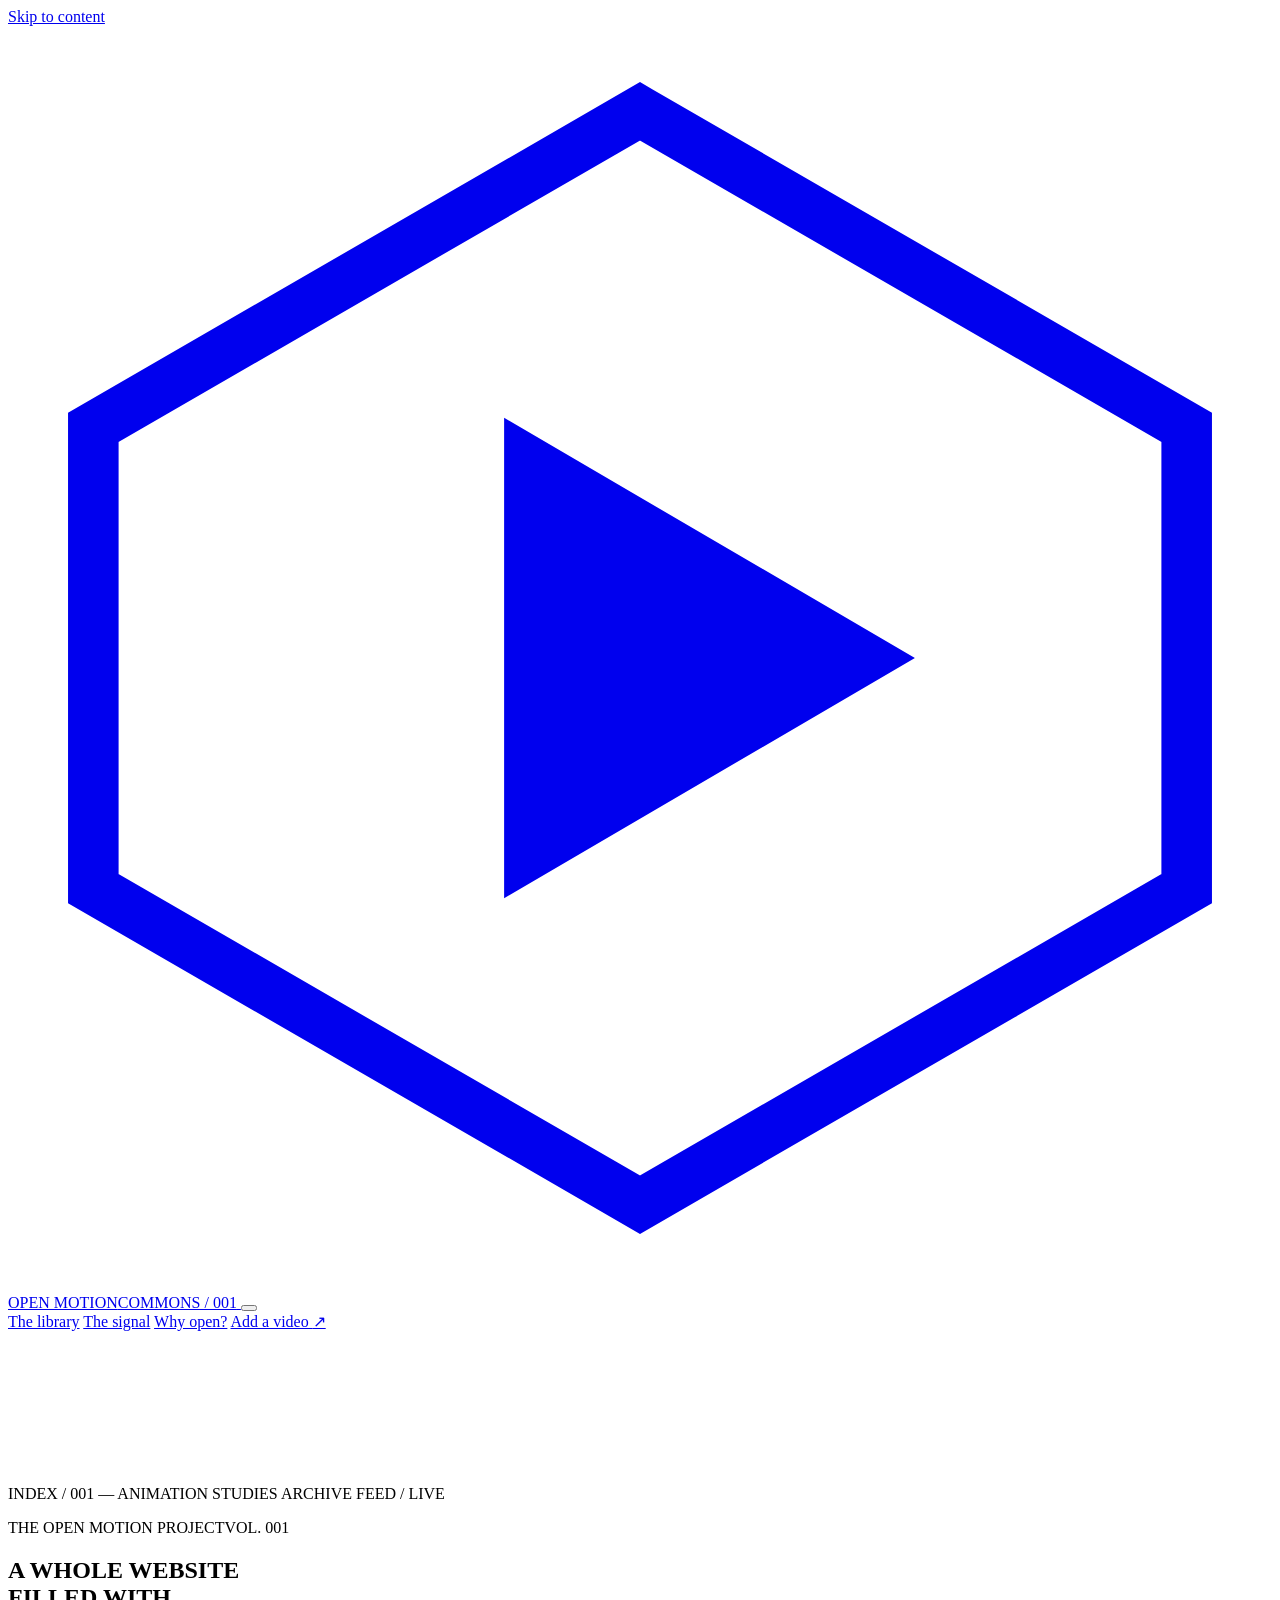
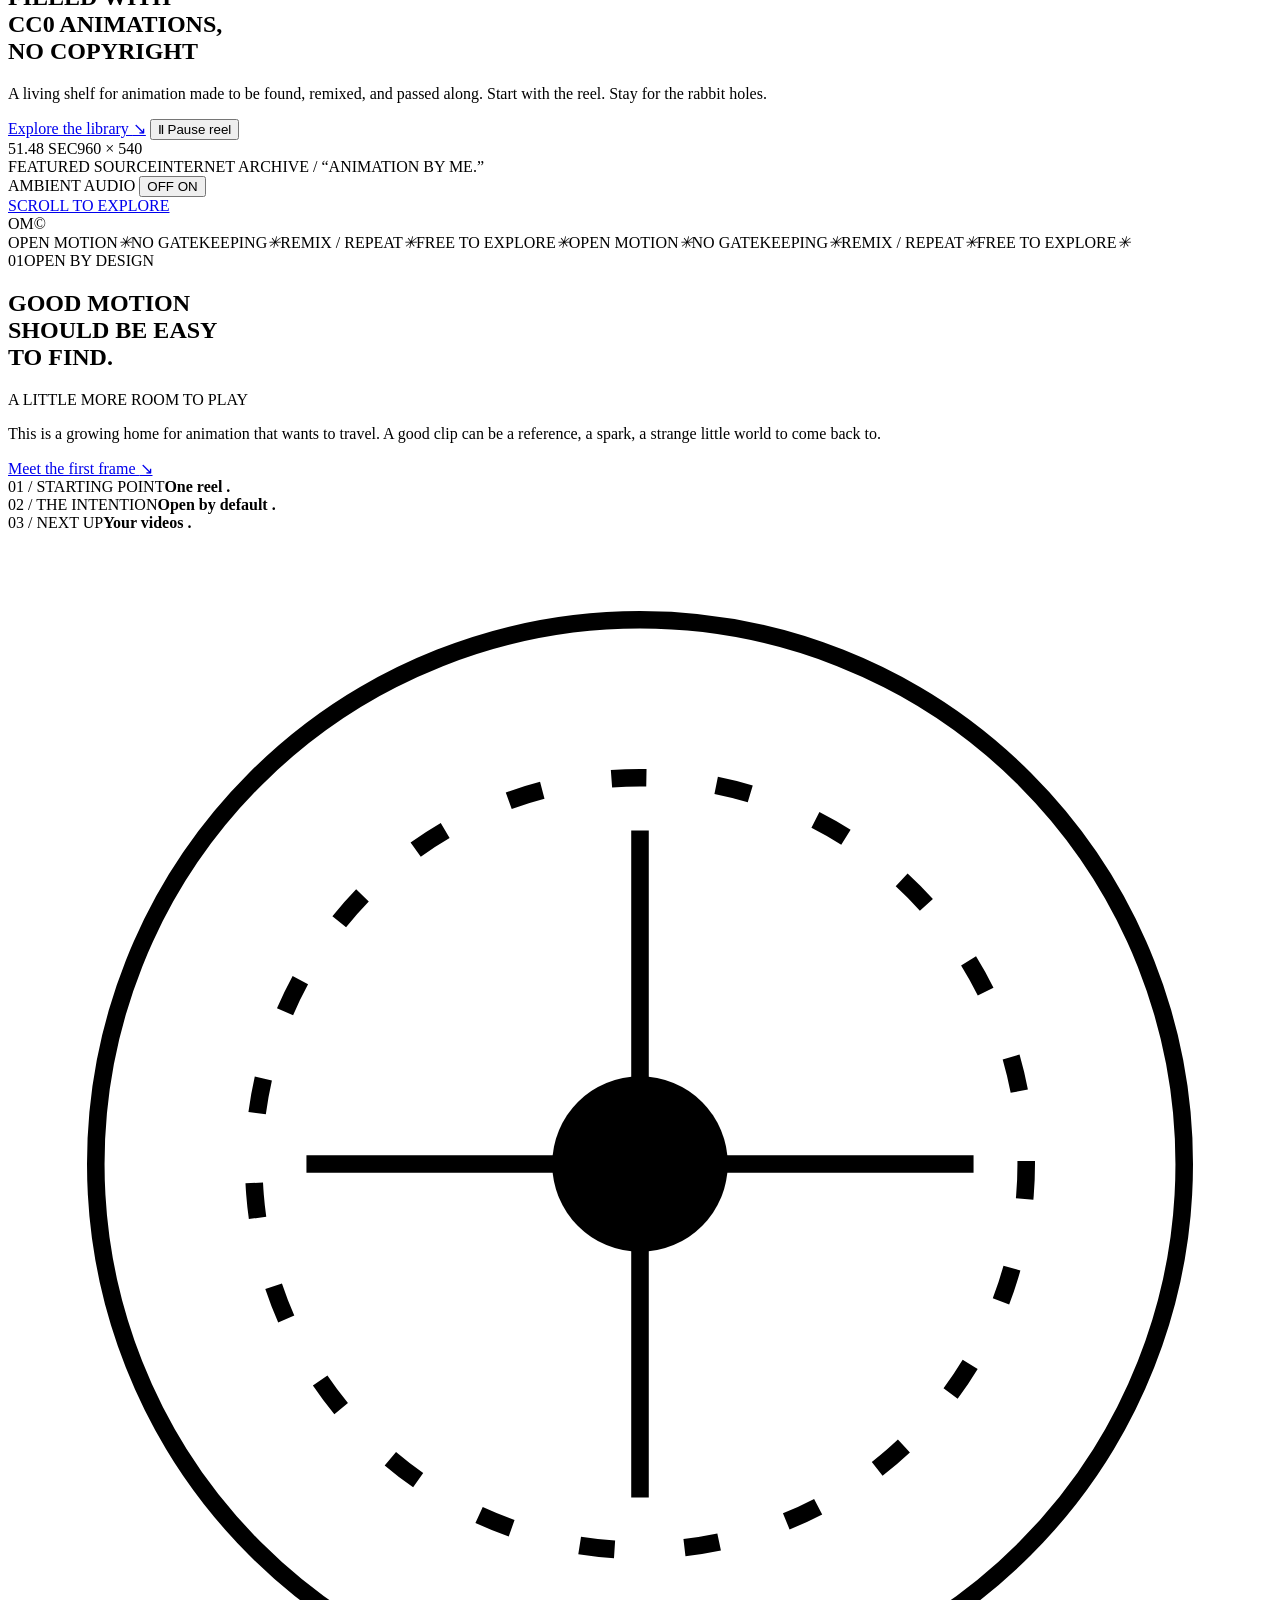
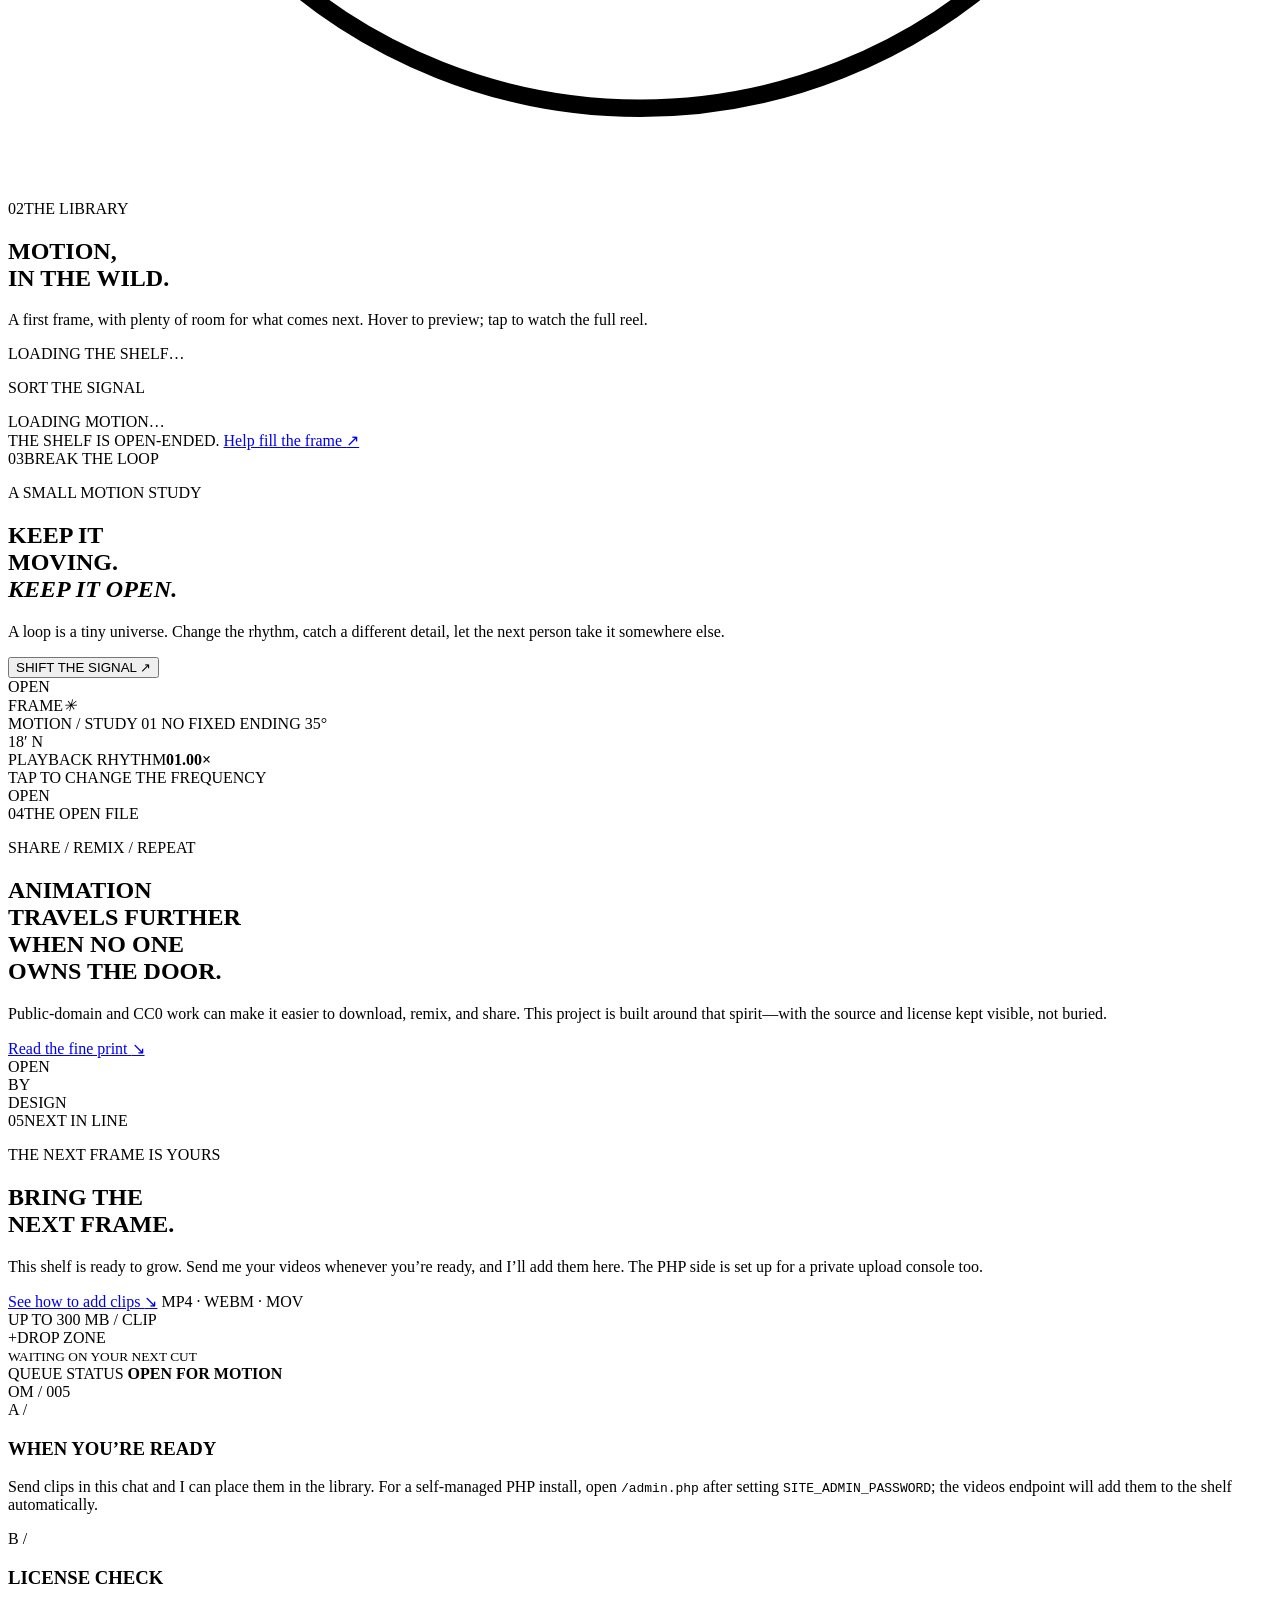
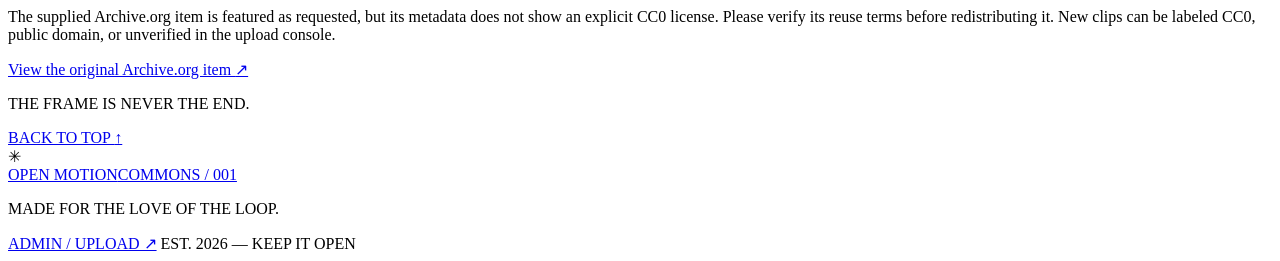
==== index.html @ e376f5d0 "Add files via upload" ====
<!doctype html>
<html lang="en" class="no-js">
<head>
  <meta charset="utf-8">
  <meta name="viewport" content="width=device-width, initial-scale=1">
  <meta name="theme-color" content="#090b0a">
  <meta name="description" content="An open, growing home for animation. Explore the featured Archive.org reel and make room for the next frame.">
  <title>A WHOLE WEBSITE FILLED WITH CC0 ANIMATIONS, NO COPYRIGHT — Open Motion</title>
  <link rel="preload" href="assets/site.css" as="style">
  <link rel="stylesheet" href="assets/site.css">
</head>
<body>
  <a class="skip-link" href="#main">Skip to content</a>
  <div class="cursor-glow" id="cursorGlow" aria-hidden="true"></div>

  <header class="site-header" id="top">
    <a class="brand" href="#top" aria-label="Open Motion home">
      <span class="brand-mark" aria-hidden="true">
        <svg viewBox="0 0 40 40" fill="none"><path d="M20 2.7 37.3 12.7v14.6L20 37.3 2.7 27.3V12.7L20 2.7Z" stroke="currentColor" stroke-width="1.6"/><path d="m15.7 12.4 13 7.6-13 7.6V12.4Z" fill="currentColor"/></svg>
      </span>
      <span class="brand-type">OPEN MOTION<span>COMMONS / 001</span></span>
    </a>

    <button class="menu-toggle" id="menuToggle" aria-label="Open navigation" aria-expanded="false" aria-controls="mainNav">
      <span></span><span></span>
    </button>

    <nav class="main-nav" id="mainNav" aria-label="Main navigation">
      <a href="#library">The library</a>
      <a href="#signal">The signal</a>
      <a href="#license">Why open?</a>
      <a class="nav-cta" href="#contribute">Add a video <span aria-hidden="true">↗</span></a>
    </nav>
  </header>

  <main id="main">
    <section class="hero" id="home" aria-labelledby="heroTitle">
      <div class="hero-video-frame" aria-hidden="true">
        <video class="hero-video" id="heroVideo" autoplay muted loop playsinline preload="auto" poster="assets/archive-still.jpg" tabindex="-1">
          <source src="https://archive.org/download/lv_0_20260905132546/lv_0_20260905132546.mp4" type="video/mp4">
        </video>
      </div>
      <div class="hero-grain" aria-hidden="true"></div>
      <div class="hero-grid" aria-hidden="true"></div>

      <div class="hero-inner">
        <div class="hero-topline">
          <span><i class="status-dot"></i> INDEX / 001 — ANIMATION STUDIES</span>
          <span class="hero-live"><i class="mini-eq" aria-hidden="true"><b></b><b></b><b></b><b></b></i><span id="heroStatus">ARCHIVE FEED / LIVE</span></span>
        </div>

        <div class="hero-copy">
          <p class="eyebrow hero-eyebrow"><span>THE OPEN MOTION PROJECT</span><span class="eyebrow-rule"></span><span>VOL. 001</span></p>
          <h1 id="heroTitle">A WHOLE WEBSITE<br>FILLED WITH<br><span class="hero-accent">CC0 ANIMATIONS,</span><br>NO COPYRIGHT</h1>
          <div class="hero-lower">
            <p class="hero-description">A living shelf for animation made to be found, remixed, and passed along. Start with the reel. Stay for the rabbit holes.</p>
            <div class="hero-actions">
              <a class="button button-lime" href="#library">Explore the library <span aria-hidden="true">↘</span></a>
              <button class="button button-ghost" id="playToggle" type="button" aria-label="Pause background video"><span class="pause-glyph" aria-hidden="true">Ⅱ</span> Pause reel</button>
            </div>
          </div>
        </div>

        <div class="hero-side-label" aria-hidden="true"><span>51.48 SEC</span><span class="side-line"></span><span>960 × 540</span></div>

        <div class="hero-bottomline">
          <div class="hero-source"><span class="label-micro">FEATURED SOURCE</span><span>INTERNET ARCHIVE <span class="source-separator">/</span> “ANIMATION BY ME.”</span></div>
          <div class="hero-audio">
            <span class="label-micro">AMBIENT AUDIO</span>
            <button class="audio-toggle" id="audioToggle" type="button" aria-pressed="false" aria-label="Unmute background video">OFF <span class="audio-toggle-track"><i></i></span> ON</button>
          </div>
          <a class="scroll-cue" href="#about"><span>SCROLL TO EXPLORE</span><i aria-hidden="true"></i></a>
        </div>
      </div>
      <div class="hero-corner-mark" aria-hidden="true">OM<span>©</span></div>
    </section>

    <div class="ticker" aria-label="Open motion, no gatekeeping, remix and repeat">
      <div class="ticker-track">
        <span>OPEN MOTION</span><i>✳</i><span>NO GATEKEEPING</span><i>✳</i><span>REMIX / REPEAT</span><i>✳</i><span>FREE TO EXPLORE</span><i>✳</i><span>OPEN MOTION</span><i>✳</i><span>NO GATEKEEPING</span><i>✳</i><span>REMIX / REPEAT</span><i>✳</i><span>FREE TO EXPLORE</span><i>✳</i>
      </div>
    </div>

    <section class="intro section-shell" id="about">
      <div class="section-index" data-reveal><span>01</span><i></i><span>OPEN BY DESIGN</span></div>
      <div class="intro-grid">
        <h2 class="display-statement" data-reveal>GOOD MOTION<br>SHOULD BE EASY<br>TO <span class="text-outline">FIND</span><span class="lime-period">.</span></h2>
        <div class="intro-aside" data-reveal>
          <p class="eyebrow">A LITTLE MORE ROOM TO PLAY</p>
          <p>This is a growing home for animation that wants to travel. A good clip can be a reference, a spark, a strange little world to come back to.</p>
          <a class="text-link" href="#library">Meet the first frame <span aria-hidden="true">↘</span></a>
        </div>
      </div>
      <div class="intro-stats" data-reveal>
        <div class="stat"><span>01 / STARTING POINT</span><strong>One reel<span> .</span></strong></div>
        <div class="stat"><span>02 / THE INTENTION</span><strong>Open by default<span> .</span></strong></div>
        <div class="stat"><span>03 / NEXT UP</span><strong>Your videos<span> .</span></strong></div>
        <div class="stat-mark" aria-hidden="true"><svg viewBox="0 0 72 72" fill="none"><circle cx="36" cy="36" r="31" stroke="currentColor"/><circle cx="36" cy="36" r="22" stroke="currentColor" stroke-dasharray="2 4"/><path d="M36 17v38M17 36h38" stroke="currentColor"/><circle cx="36" cy="36" r="5" fill="currentColor"/></svg></div>
      </div>
    </section>

    <section class="library section-shell" id="library">
      <div class="library-heading">
        <div class="library-title-wrap" data-reveal>
          <div class="section-index"><span>02</span><i></i><span>THE LIBRARY</span></div>
          <h2 class="section-title">MOTION,<br><span>IN THE WILD.</span></h2>
          <p class="section-intro">A first frame, with plenty of room for what comes next. Hover to preview; tap to watch the full reel.</p>
        </div>
        <div class="library-tools" data-reveal>
          <div class="library-count"><i class="status-dot"></i><span id="libraryCount">LOADING THE SHELF…</span></div>
          <p class="filter-label">SORT THE SIGNAL</p>
          <div class="filter-list" id="filterList" role="group" aria-label="Filter videos"></div>
        </div>
      </div>

      <div class="video-grid" id="videoGrid" aria-live="polite" aria-busy="true">
        <div class="loading-card"><span class="loading-spinner" aria-hidden="true"></span><span>LOADING MOTION…</span></div>
      </div>

      <div class="library-foot" data-reveal>
        <span>THE SHELF IS OPEN-ENDED.</span>
        <a href="#contribute">Help fill the frame <span aria-hidden="true">↗</span></a>
      </div>
    </section>

    <section class="signal section-shell" id="signal">
      <div class="signal-copy" data-reveal>
        <div class="section-index"><span>03</span><i></i><span>BREAK THE LOOP</span></div>
        <p class="eyebrow signal-kicker">A SMALL MOTION STUDY</p>
        <h2 class="signal-title">KEEP IT<br>MOVING<span>.</span><br><em>KEEP IT OPEN.</em></h2>
        <p class="signal-description">A loop is a tiny universe. Change the rhythm, catch a different detail, let the next person take it somewhere else.</p>
        <button class="shift-button" id="signalShift" type="button">SHIFT THE SIGNAL <span aria-hidden="true">↗</span></button>
      </div>

      <div class="signal-art" id="signalArt" data-mode="0" data-reveal aria-label="An animated orbiting signal graphic">
        <div class="art-grid" aria-hidden="true"></div>
        <div class="orbit orbit-one" aria-hidden="true"></div>
        <div class="orbit orbit-two" aria-hidden="true"></div>
        <div class="orbit orbit-three" aria-hidden="true"></div>
        <div class="art-core"><span>OPEN<br>FRAME</span><i>✳</i></div>
        <div class="orbit-dot dot-one" aria-hidden="true"></div>
        <div class="orbit-dot dot-two" aria-hidden="true"></div>
        <div class="orbit-dot dot-three" aria-hidden="true"></div>
        <span class="art-label art-label-top">MOTION / STUDY 01</span>
        <span class="art-label art-label-bottom">NO FIXED ENDING</span>
        <span class="art-coordinate">35°<br>18′ N</span>
      </div>

      <div class="signal-meter" data-reveal>
        <div><span class="meter-label">PLAYBACK RHYTHM</span><strong id="signalRate">01.00<span>×</span></strong></div>
        <div class="meter-bars" aria-hidden="true"><i></i><i></i><i></i><i></i><i></i><i></i><i></i><i></i><i></i><i></i><i></i><i></i><i></i><i></i><i></i><i></i><i></i><i></i><i></i><i></i><i></i><i></i><i></i><i></i><i></i><i></i><i></i><i></i><i></i><i></i><i></i><i></i></div>
        <span class="meter-caption">TAP TO CHANGE THE FREQUENCY</span>
      </div>
    </section>

    <section class="manifesto" id="license">
      <div class="manifesto-grid" aria-hidden="true"></div>
      <div class="manifesto-ghost" aria-hidden="true">OPEN</div>
      <div class="manifesto-inner section-shell">
        <div class="section-index" data-reveal><span>04</span><i></i><span>THE OPEN FILE</span></div>
        <div class="manifesto-copy" data-reveal>
          <p class="eyebrow">SHARE / REMIX / REPEAT</p>
          <h2>ANIMATION<br>TRAVELS FURTHER<br>WHEN NO ONE<br><span>OWNS THE DOOR.</span></h2>
          <div class="manifesto-bottom">
            <p>Public-domain and CC0 work can make it easier to download, remix, and share. This project is built around that spirit—with the source and license kept visible, not buried.</p>
            <a href="#license-note" class="manifesto-link">Read the fine print <span aria-hidden="true">↘</span></a>
          </div>
        </div>
        <div class="manifesto-stamp" aria-hidden="true">OPEN<br>BY<br>DESIGN</div>
      </div>
    </section>

    <section class="contribute section-shell" id="contribute">
      <div class="contribute-panel">
        <div class="contribute-copy" data-reveal>
          <div class="section-index"><span>05</span><i></i><span>NEXT IN LINE</span></div>
          <p class="eyebrow">THE NEXT FRAME IS YOURS</p>
          <h2>BRING THE<br>NEXT <span>FRAME.</span></h2>
          <p class="contribute-description">This shelf is ready to grow. Send me your videos whenever you’re ready, and I’ll add them here. The PHP side is set up for a private upload console too.</p>
          <div class="contribute-actions">
            <a href="#upload-help" class="button button-lime">See how to add clips <span aria-hidden="true">↘</span></a>
            <span class="supported-formats">MP4 · WEBM · MOV<br>UP TO 300 MB / CLIP</span>
          </div>
        </div>
        <div class="contribute-visual" data-reveal aria-hidden="true">
          <div class="drop-orbit drop-orbit-a"></div><div class="drop-orbit drop-orbit-b"></div>
          <div class="drop-target"><span class="drop-plus">+</span><span class="drop-target-caption">DROP ZONE<br><small>WAITING ON YOUR NEXT CUT</small></span></div>
          <div class="queue-tag"><span>QUEUE STATUS</span><strong><i></i> OPEN FOR MOTION</strong></div>
          <div class="contribute-serial">OM / 005</div>
        </div>
      </div>

      <div class="contribute-notes">
        <div class="upload-help" id="upload-help" data-reveal>
          <span class="note-number">A /</span>
          <div><h3>WHEN YOU’RE READY</h3><p>Send clips in this chat and I can place them in the library. For a self-managed PHP install, open <code>/admin.php</code> after setting <code>SITE_ADMIN_PASSWORD</code>; the videos endpoint will add them to the shelf automatically.</p></div>
        </div>
        <div class="license-note" id="license-note" data-reveal>
          <span class="note-number">B /</span>
          <div><h3>LICENSE CHECK</h3><p>The supplied Archive.org item is featured as requested, but its metadata does not show an explicit CC0 license. Please verify its reuse terms before redistributing it. New clips can be labeled CC0, public domain, or unverified in the upload console.</p><a href="https://archive.org/details/lv_0_20260905132546" target="_blank" rel="noopener noreferrer">View the original Archive.org item <span aria-hidden="true">↗</span></a></div>
        </div>
      </div>
    </section>

    <section class="closing section-shell" aria-label="End of page">
      <div class="closing-rule"></div>
      <p>THE FRAME IS NEVER THE END.</p>
      <a class="back-top" href="#top">BACK TO TOP <span aria-hidden="true">↑</span></a>
      <div class="closing-star" aria-hidden="true">✳</div>
    </section>
  </main>

  <footer class="site-footer">
    <a class="footer-brand" href="#top">OPEN MOTION<span>COMMONS / 001</span></a>
    <p>MADE FOR THE LOVE OF THE LOOP.</p>
    <a href="admin.php" class="footer-admin">ADMIN / UPLOAD ↗</a>
    <span class="footer-year">EST. 2026 — KEEP IT OPEN</span>
  </footer>

  <dialog class="video-dialog" id="videoDialog" aria-labelledby="dialogTitle">
    <div class="dialog-shell">
      <div class="dialog-top"><span class="dialog-kicker">OPEN MOTION / FULL REEL</span><button class="dialog-close" id="dialogClose" type="button" aria-label="Close video">CLOSE <span aria-hidden="true">×</span></button></div>
      <h2 id="dialogTitle">Featured animation</h2>
      <div class="dialog-player-wrap"><video id="dialogVideo" controls playsinline></video></div>
      <div class="dialog-foot"><span id="dialogMeta">SOURCE / INTERNET ARCHIVE</span><a id="dialogSource" href="https://archive.org/details/lv_0_20260905132546" target="_blank" rel="noopener noreferrer">OPEN ORIGINAL SOURCE ↗</a></div>
    </div>
  </dialog>

  <script src="assets/site.js" defer></script>
</body>
</html>
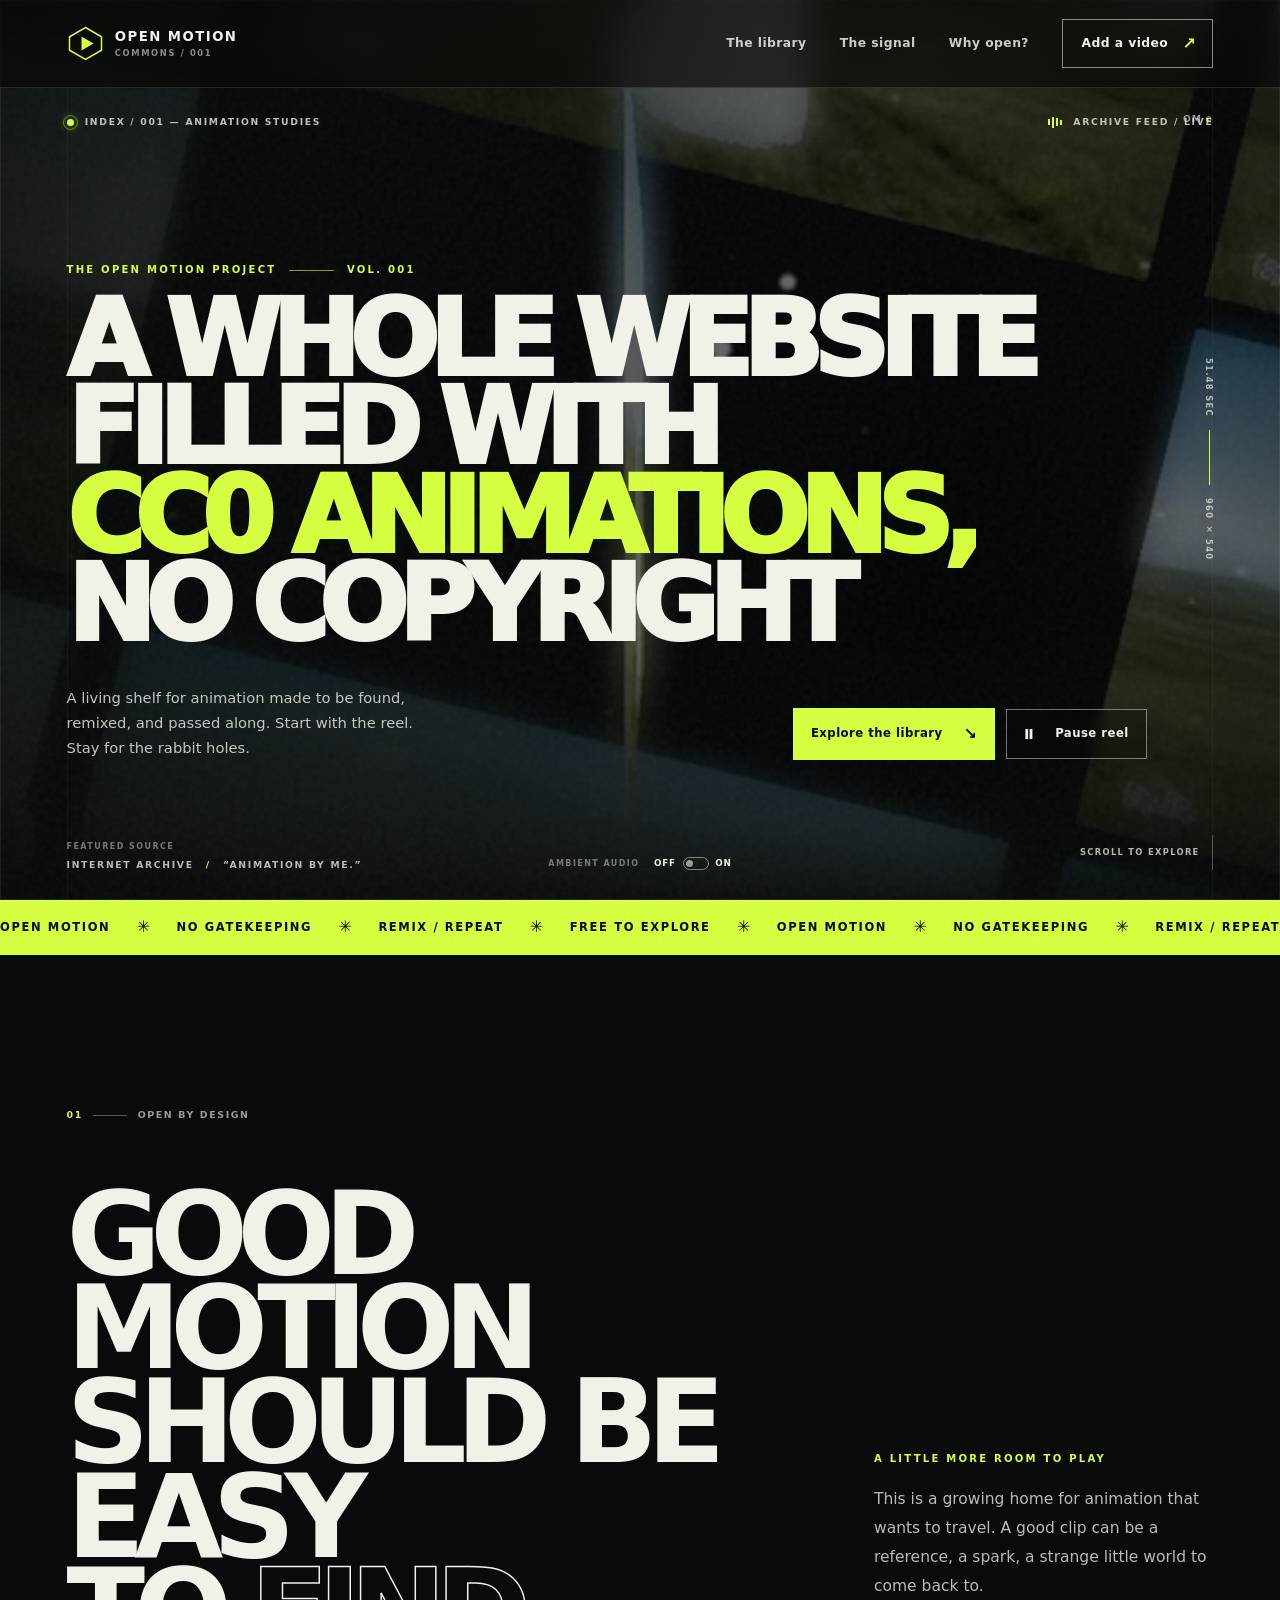
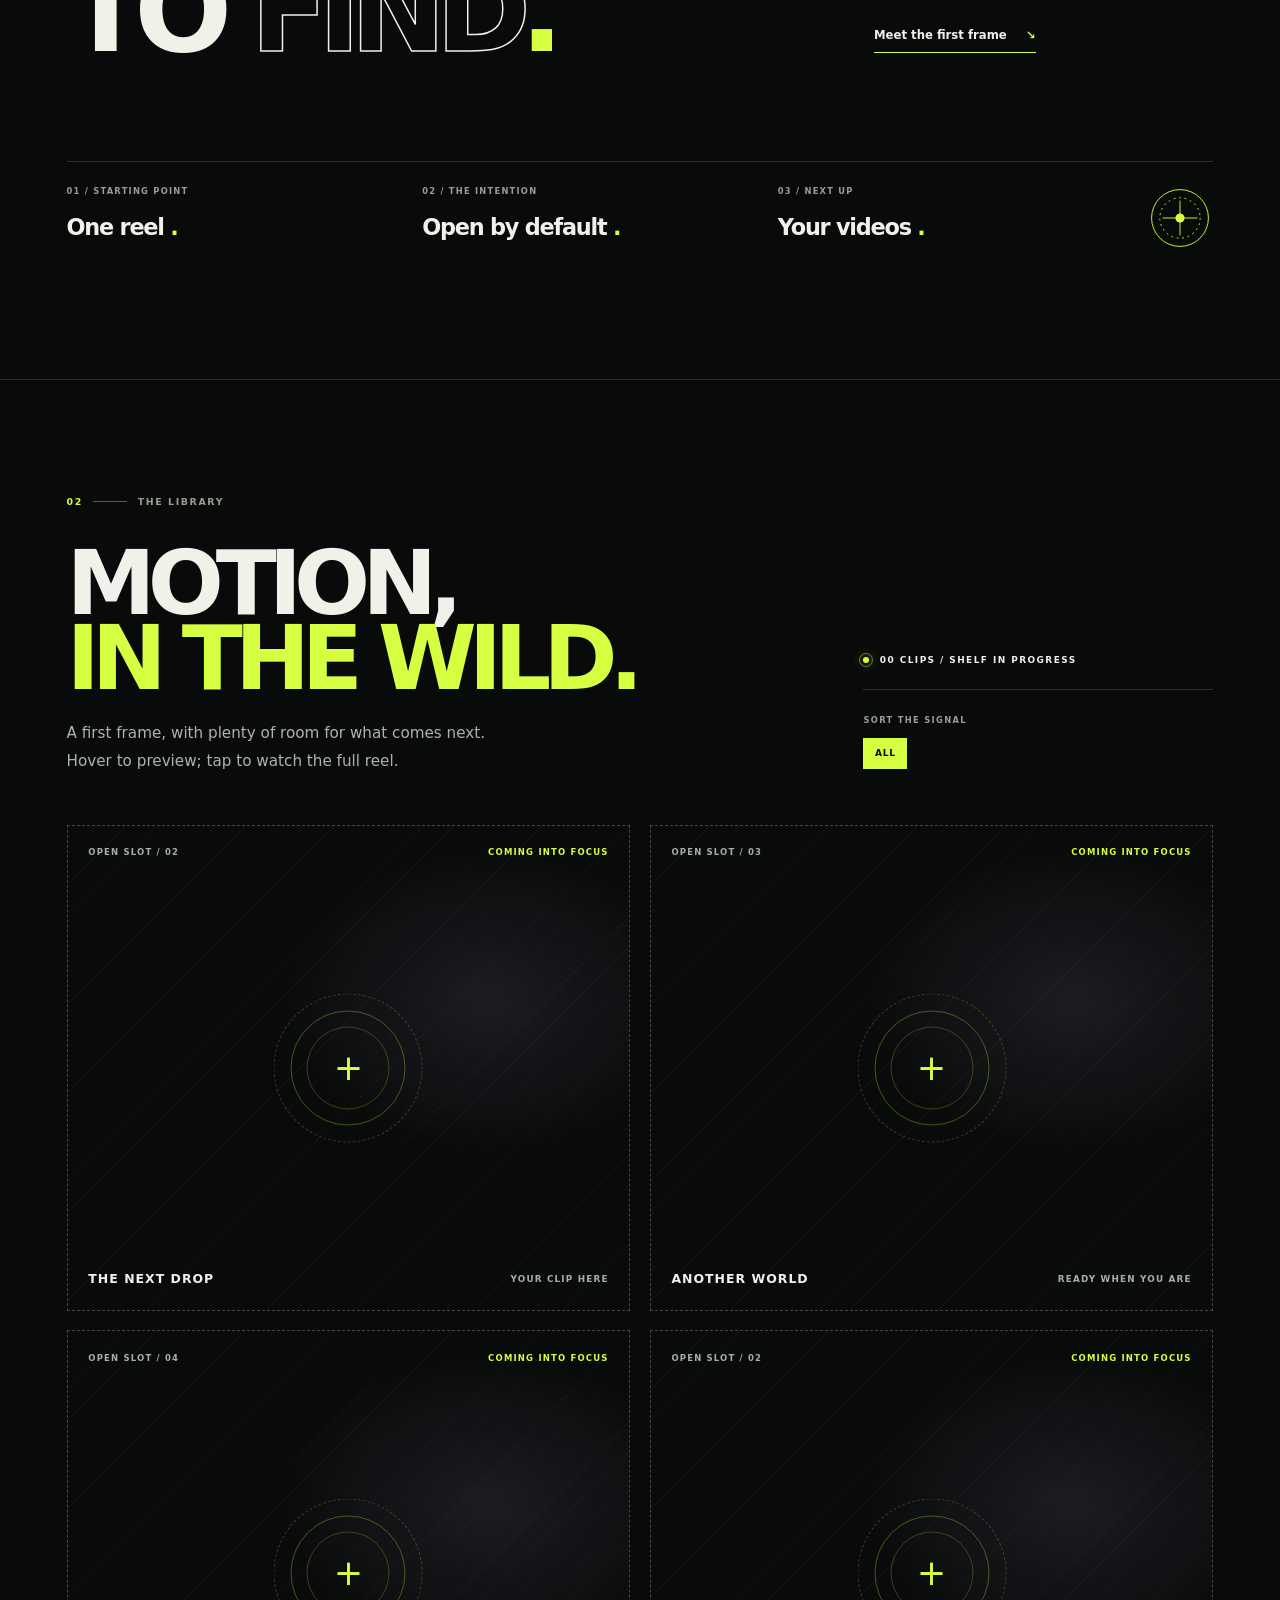
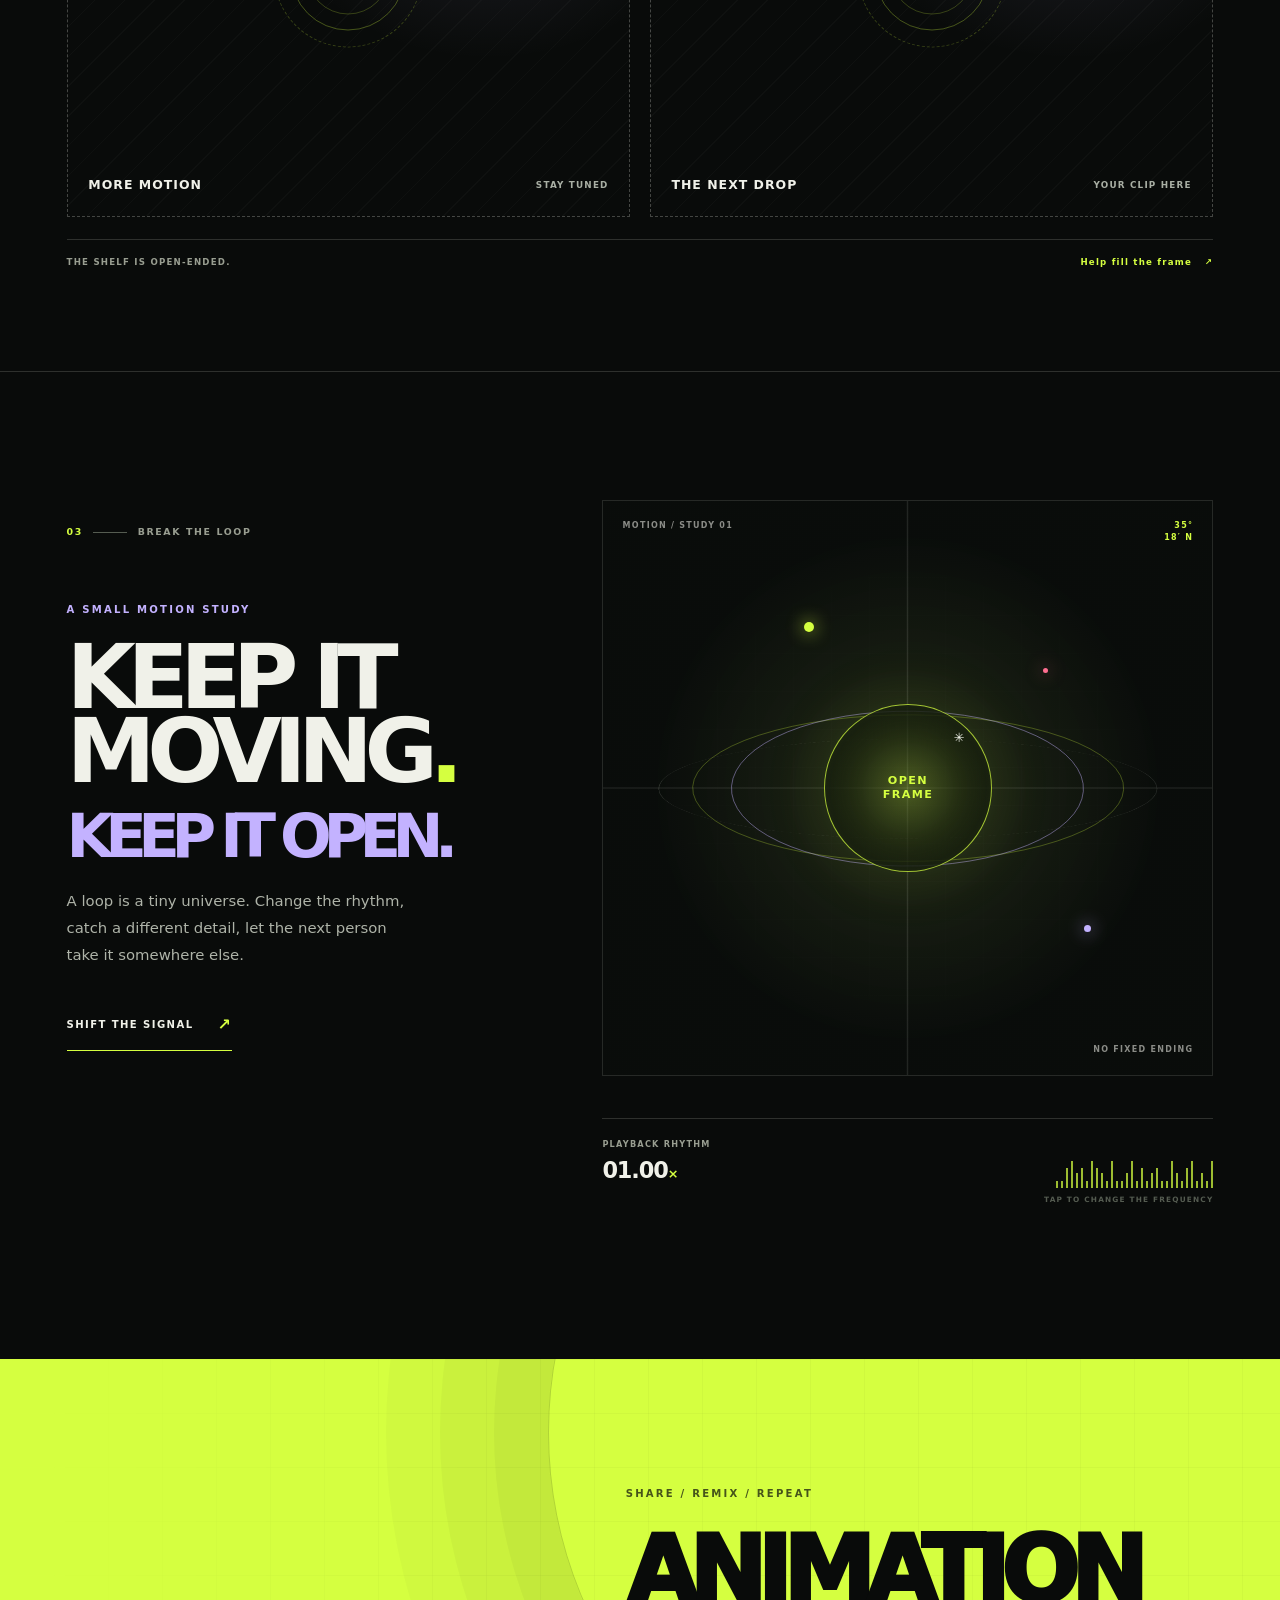
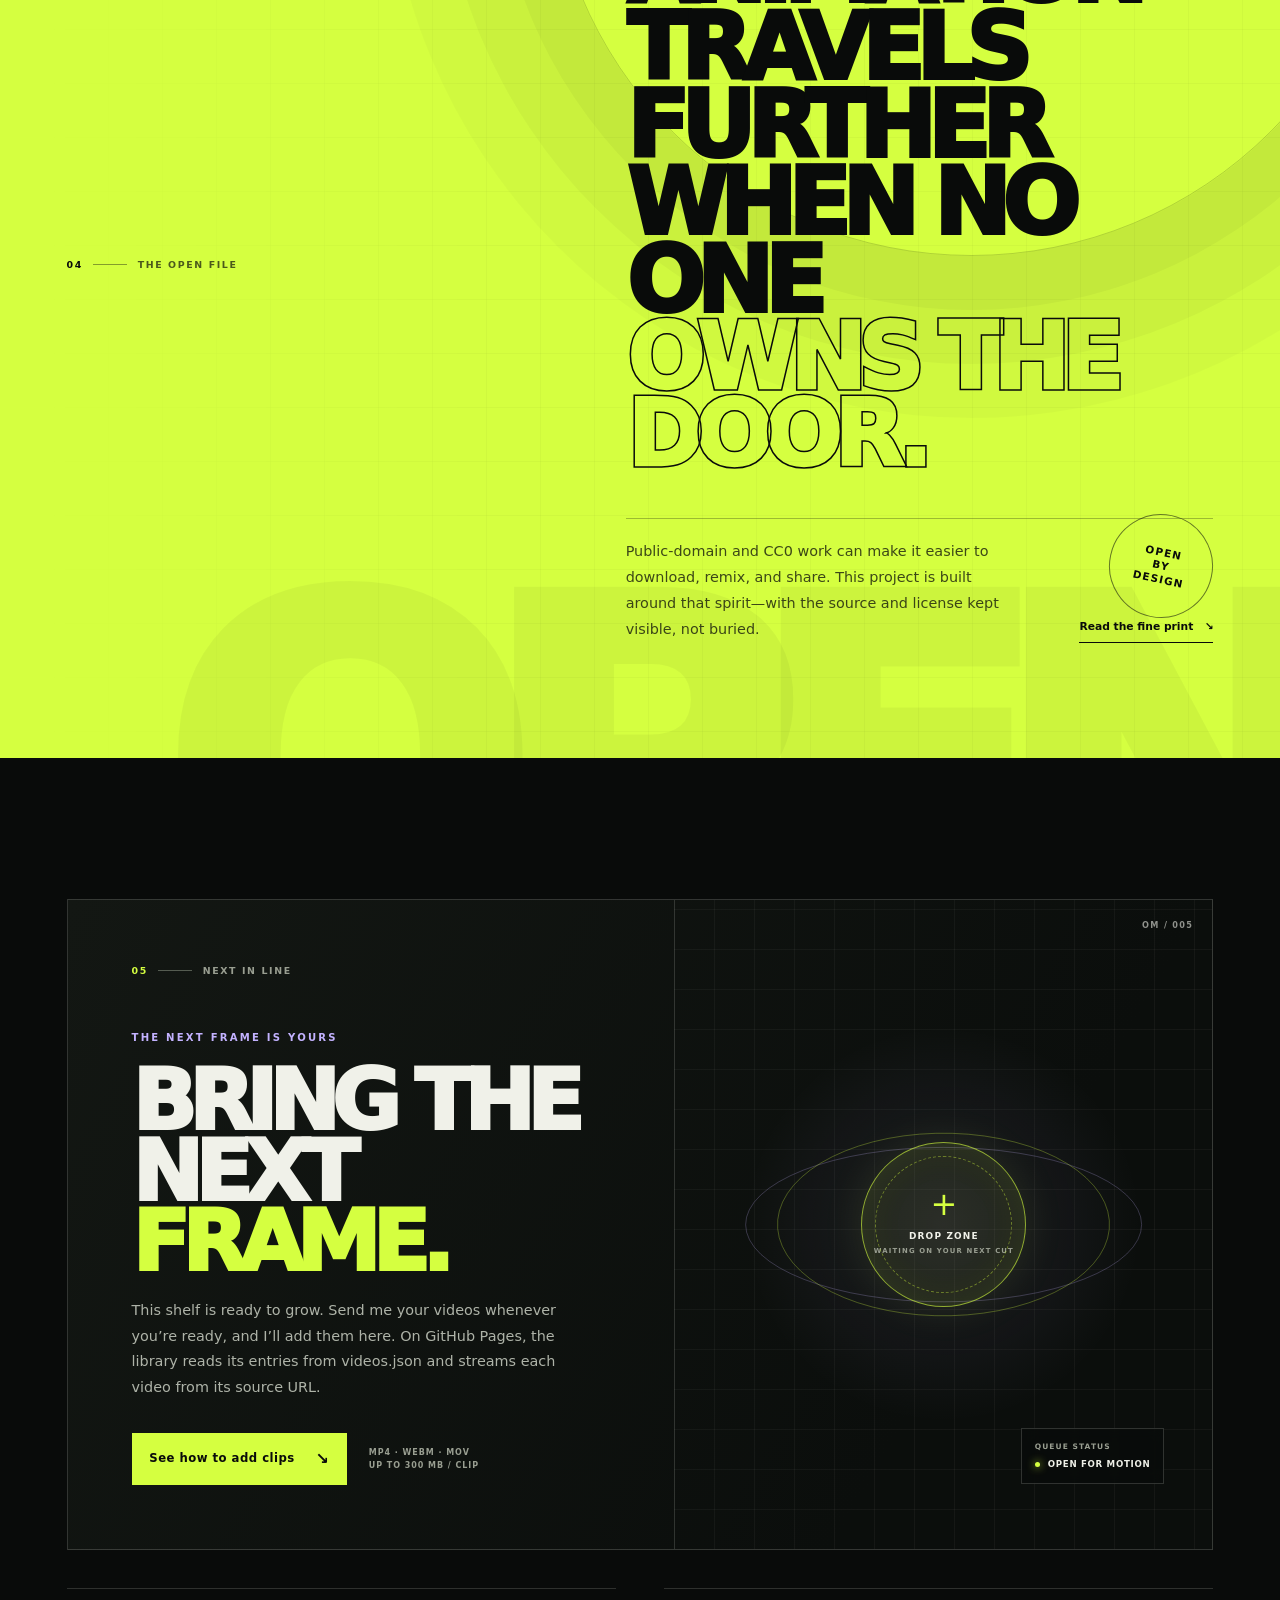
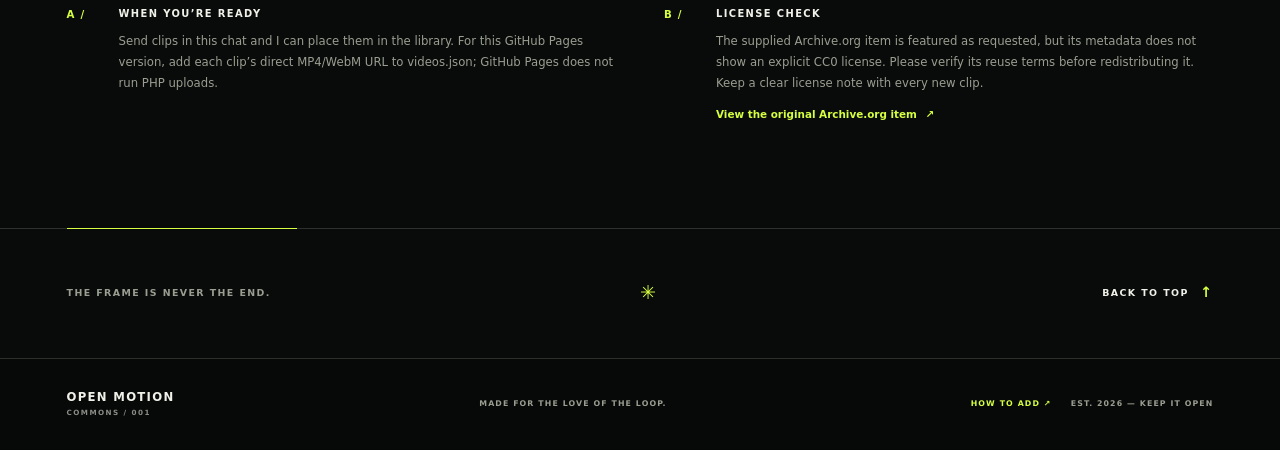
==== commit 3e032ec5: "Update index.html" ====
--- a/index.html
+++ b/index.html
@@ -6,8 +6,8 @@
   <meta name="theme-color" content="#090b0a">
   <meta name="description" content="An open, growing home for animation. Explore the featured Archive.org reel and make room for the next frame.">
   <title>A WHOLE WEBSITE FILLED WITH CC0 ANIMATIONS, NO COPYRIGHT — Open Motion</title>
-  <link rel="preload" href="assets/site.css" as="style">
-  <link rel="stylesheet" href="assets/site.css">
+  <link rel="preload" href="site.css" as="style">
+  <link rel="stylesheet" href="site.css">
 </head>
 <body>
   <a class="skip-link" href="#main">Skip to content</a>
@@ -36,7 +36,7 @@
   <main id="main">
     <section class="hero" id="home" aria-labelledby="heroTitle">
       <div class="hero-video-frame" aria-hidden="true">
-        <video class="hero-video" id="heroVideo" autoplay muted loop playsinline preload="auto" poster="assets/archive-still.jpg" tabindex="-1">
+        <video class="hero-video" id="heroVideo" autoplay muted loop playsinline preload="auto" poster="archive-still.jpg" tabindex="-1">
           <source src="https://archive.org/download/lv_0_20260905132546/lv_0_20260905132546.mp4" type="video/mp4">
         </video>
       </div>
@@ -176,7 +176,7 @@
           <div class="section-index"><span>05</span><i></i><span>NEXT IN LINE</span></div>
           <p class="eyebrow">THE NEXT FRAME IS YOURS</p>
           <h2>BRING THE<br>NEXT <span>FRAME.</span></h2>
-          <p class="contribute-description">This shelf is ready to grow. Send me your videos whenever you’re ready, and I’ll add them here. The PHP side is set up for a private upload console too.</p>
+          <p class="contribute-description">This shelf is ready to grow. Send me your videos whenever you’re ready, and I’ll add them here. On GitHub Pages, the library reads its entries from videos.json and streams each video from its source URL.</p>
           <div class="contribute-actions">
             <a href="#upload-help" class="button button-lime">See how to add clips <span aria-hidden="true">↘</span></a>
             <span class="supported-formats">MP4 · WEBM · MOV<br>UP TO 300 MB / CLIP</span>
@@ -193,11 +193,11 @@
       <div class="contribute-notes">
         <div class="upload-help" id="upload-help" data-reveal>
           <span class="note-number">A /</span>
-          <div><h3>WHEN YOU’RE READY</h3><p>Send clips in this chat and I can place them in the library. For a self-managed PHP install, open <code>/admin.php</code> after setting <code>SITE_ADMIN_PASSWORD</code>; the videos endpoint will add them to the shelf automatically.</p></div>
+          <div><h3>WHEN YOU’RE READY</h3><p>Send clips in this chat and I can place them in the library. For this GitHub Pages version, add each clip’s direct MP4/WebM URL to videos.json; GitHub Pages does not run PHP uploads.</p></div>
         </div>
         <div class="license-note" id="license-note" data-reveal>
           <span class="note-number">B /</span>
-          <div><h3>LICENSE CHECK</h3><p>The supplied Archive.org item is featured as requested, but its metadata does not show an explicit CC0 license. Please verify its reuse terms before redistributing it. New clips can be labeled CC0, public domain, or unverified in the upload console.</p><a href="https://archive.org/details/lv_0_20260905132546" target="_blank" rel="noopener noreferrer">View the original Archive.org item <span aria-hidden="true">↗</span></a></div>
+          <div><h3>LICENSE CHECK</h3><p>The supplied Archive.org item is featured as requested, but its metadata does not show an explicit CC0 license. Please verify its reuse terms before redistributing it. Keep a clear license note with every new clip.</p><a href="https://archive.org/details/lv_0_20260905132546" target="_blank" rel="noopener noreferrer">View the original Archive.org item <span aria-hidden="true">↗</span></a></div>
         </div>
       </div>
     </section>
@@ -213,7 +213,7 @@
   <footer class="site-footer">
     <a class="footer-brand" href="#top">OPEN MOTION<span>COMMONS / 001</span></a>
     <p>MADE FOR THE LOVE OF THE LOOP.</p>
-    <a href="admin.php" class="footer-admin">ADMIN / UPLOAD ↗</a>
+    <a href="#upload-help" class="footer-admin">HOW TO ADD ↗</a>
     <span class="footer-year">EST. 2026 — KEEP IT OPEN</span>
   </footer>
 
@@ -226,6 +226,6 @@
     </div>
   </dialog>
 
-  <script src="assets/site.js" defer></script>
+  <script src="site.js" defer></script>
 </body>
 </html>
--- a/site.css
+++ b/site.css
@@ -0,0 +1,453 @@
+:root {
+  color-scheme: dark;
+  --ink: #090b0a;
+  --ink-soft: #101310;
+  --panel: #141814;
+  --paper: #f0f1e9;
+  --muted: #999e91;
+  --muted-dark: #555c51;
+  --lime: #d5ff40;
+  --lime-deep: #a8d51d;
+  --lavender: #c3b2ff;
+  --pink: #ff6f91;
+  --line: rgba(237, 241, 227, .16);
+  --line-bright: rgba(237, 241, 227, .3);
+  --page-pad: clamp(1.2rem, 5.2vw, 5.6rem);
+  --content: 1440px;
+  --ease: cubic-bezier(.22, .68, 0, 1);
+}
+
+* { box-sizing: border-box; }
+html { scroll-behavior: smooth; scroll-padding-top: 88px; background: var(--ink); }
+body { margin: 0; background: var(--ink); color: var(--paper); font-family: Inter, ui-sans-serif, system-ui, -apple-system, BlinkMacSystemFont, "Segoe UI", sans-serif; font-size: 16px; line-height: 1.5; overflow-x: hidden; }
+button, a { color: inherit; font: inherit; }
+button { cursor: pointer; }
+a { text-decoration: none; }
+::selection { color: var(--ink); background: var(--lime); }
+
+.skip-link { position: fixed; z-index: 1000; top: .5rem; left: .5rem; transform: translateY(-160%); padding: .8rem 1rem; color: var(--ink); background: var(--lime); font-weight: 800; }
+.skip-link:focus { transform: translateY(0); }
+.cursor-glow { position: fixed; z-index: 5; width: 270px; height: 270px; left: 0; top: 0; border-radius: 50%; pointer-events: none; opacity: 0; background: radial-gradient(circle, rgba(213,255,64,.075), transparent 68%); transform: translate(-50%, -50%); transition: opacity .35s ease; }
+
+.site-header { position: fixed; z-index: 30; inset: 0 0 auto; display: flex; align-items: center; justify-content: space-between; height: 88px; padding: 0 var(--page-pad); border-bottom: 1px solid rgba(255,255,255,.12); background: rgba(8,10,9,.63); backdrop-filter: blur(16px); }
+.brand { display: inline-flex; align-items: center; gap: .7rem; color: var(--paper); }
+.brand-mark { display: grid; place-items: center; width: 37px; height: 37px; color: var(--lime); transition: transform .55s var(--ease); }
+.brand:hover .brand-mark { transform: rotate(90deg); }
+.brand-mark svg { width: 100%; height: 100%; }
+.brand-type, .footer-brand { display: grid; font-size: .83rem; line-height: 1; font-weight: 850; letter-spacing: .11em; }
+.brand-type span, .footer-brand span { margin-top: .38rem; color: rgba(240,241,233,.57); font-size: .52rem; font-weight: 650; letter-spacing: .2em; }
+.main-nav { display: flex; align-items: center; gap: clamp(1.1rem, 2.6vw, 2.6rem); color: rgba(240,241,233,.84); font-size: .77rem; font-weight: 650; letter-spacing: .035em; }
+.main-nav a { position: relative; transition: color .2s ease; }
+.main-nav a:not(.nav-cta)::after { position: absolute; right: 100%; bottom: -.42rem; left: 0; height: 1px; background: var(--lime); content: ""; transition: right .35s var(--ease); }
+.main-nav a:not(.nav-cta):hover { color: var(--lime); }
+.main-nav a:not(.nav-cta):hover::after { right: 0; }
+.main-nav .nav-cta { display: inline-flex; align-items: center; gap: .9rem; padding: .72rem 1rem .72rem 1.15rem; border: 1px solid rgba(240,241,233,.55); color: var(--paper); transition: background .25s, border-color .25s, color .25s; }
+.nav-cta span { color: var(--lime); font-size: 1rem; transition: transform .25s; }
+.nav-cta:hover { border-color: var(--lime); background: var(--lime); color: var(--ink); }
+.nav-cta:hover span { color: var(--ink); transform: translate(2px,-2px); }
+.menu-toggle { display: none; }
+
+.hero { position: relative; display: flex; min-height: max(720px, 100svh); width: 100%; align-items: stretch; overflow: hidden; isolation: isolate; background: #111611; }
+.hero-video-frame, .hero-video { position: absolute; inset: 0; width: 100%; height: 100%; }
+.hero-video-frame { z-index: -4; overflow: hidden; background: #151d16 url("archive-still.jpg") center 44% / cover no-repeat; }
+.hero-video { object-fit: cover; object-position: center 46%; transform: scale(1.035); filter: saturate(.82) contrast(1.06) brightness(.78); transition: transform 1.2s var(--ease), filter 1.2s var(--ease); }
+.hero:hover .hero-video { transform: scale(1.055); filter: saturate(.95) contrast(1.06) brightness(.82); }
+.hero::before { position: absolute; z-index: -2; inset: 0; background: linear-gradient(90deg, rgba(5,8,6,.89) 0%, rgba(5,8,6,.67) 39%, rgba(5,8,6,.23) 72%, rgba(5,8,6,.47) 100%), linear-gradient(0deg, rgba(5,8,6,.95) 0%, transparent 31%, rgba(5,8,6,.32) 100%); content: ""; }
+.hero::after { position: absolute; z-index: -1; inset: 0; border: 1px solid rgba(240,241,233,.08); pointer-events: none; content: ""; }
+.hero-grain { position: absolute; z-index: -1; inset: 0; pointer-events: none; opacity: .11; background-image: url("data:image/svg+xml,%3Csvg viewBox='0 0 180 180' xmlns='http://www.w3.org/2000/svg'%3E%3Cfilter id='n'%3E%3CfeTurbulence type='fractalNoise' baseFrequency='.86' numOctaves='3' stitchTiles='stitch'/%3E%3C/filter%3E%3Crect width='100%25' height='100%25' filter='url(%23n)' opacity='.46'/%3E%3C/svg%3E"); mix-blend-mode: screen; }
+.hero-grid { position: absolute; z-index: -1; inset: 0 var(--page-pad); opacity: .16; pointer-events: none; border-right: 1px solid rgba(255,255,255,.23); border-left: 1px solid rgba(255,255,255,.23); background: linear-gradient(90deg, transparent calc(25% - .5px), rgba(255,255,255,.16) 25%, transparent calc(25% + .5px), transparent calc(50% - .5px), rgba(255,255,255,.16) 50%, transparent calc(50% + .5px), transparent calc(75% - .5px), rgba(255,255,255,.16) 75%, transparent calc(75% + .5px)); }
+.hero-inner { position: relative; z-index: 1; display: flex; width: 100%; max-width: var(--content); min-height: inherit; flex-direction: column; justify-content: space-between; margin: 0 auto; padding: 116px var(--page-pad) 30px; }
+.hero-topline, .hero-bottomline { display: flex; align-items: center; justify-content: space-between; gap: 1rem; font-size: .58rem; line-height: 1.2; font-weight: 750; letter-spacing: .18em; }
+.hero-topline { color: rgba(240,241,233,.78); }
+.hero-topline > span, .hero-live { display: inline-flex; align-items: center; gap: .7rem; }
+.status-dot { position: relative; display: inline-block; width: 7px; height: 7px; flex: 0 0 7px; border-radius: 50%; background: var(--lime); box-shadow: 0 0 12px rgba(213,255,64,.65); }
+.status-dot::after { position: absolute; inset: -4px; border: 1px solid rgba(213,255,64,.45); border-radius: 50%; animation: pulse-ring 2.1s ease-out infinite; content: ""; }
+.mini-eq { display: inline-flex; align-items: center; gap: 2px; height: 12px; }
+.mini-eq b { width: 2px; height: 6px; background: var(--lime); animation: eq .85s ease-in-out infinite alternate; }
+.mini-eq b:nth-child(2) { animation-delay: -.28s; height: 11px; }
+.mini-eq b:nth-child(3) { animation-delay: -.52s; height: 8px; }
+.mini-eq b:nth-child(4) { animation-delay: -.12s; height: 5px; }
+.hero-copy { width: min(100%, 1080px); margin-top: clamp(3rem, 7vh, 6rem); margin-bottom: auto; padding: clamp(3.3rem, 8vh, 7rem) 0 clamp(3.7rem, 8vh, 6.5rem); }
+.eyebrow { margin: 0; color: var(--muted); font-size: .63rem; font-weight: 780; letter-spacing: .22em; line-height: 1.4; }
+.hero-eyebrow { display: flex; align-items: center; gap: .8rem; margin-bottom: 1.2rem; color: var(--lime); }
+.eyebrow-rule { display: inline-block; width: 45px; height: 1px; background: rgba(213,255,64,.6); }
+.hero h1 { max-width: 1100px; margin: 0; font-size: clamp(3.05rem, 8.2vw, 8.45rem); font-weight: 910; letter-spacing: -.093em; line-height: .84; text-wrap: balance; }
+.hero h1 .hero-accent { color: var(--lime); }
+.hero-lower { display: flex; align-items: flex-end; justify-content: space-between; gap: 2rem; margin-top: clamp(1.8rem, 4vh, 3.4rem); }
+.hero-description { max-width: 380px; margin: 0; color: rgba(240,241,233,.8); font-size: clamp(.9rem, 1.15vw, 1.05rem); line-height: 1.7; }
+.hero-actions { display: flex; align-items: center; gap: .7rem; }
+.button { display: inline-flex; min-height: 48px; align-items: center; justify-content: center; gap: 1.3rem; padding: .8rem 1.05rem; border: 1px solid transparent; font-size: .73rem; font-weight: 800; letter-spacing: .04em; transition: transform .22s var(--ease), color .22s, background .22s, border-color .22s; }
+.button:hover { transform: translateY(-3px); }
+.button span { font-size: 1rem; }
+.button-lime { background: var(--lime); color: var(--ink); }
+.button-lime:hover { background: #e3ff7f; }
+.button-ghost { border-color: rgba(240,241,233,.47); background: rgba(8,10,8,.24); color: var(--paper); backdrop-filter: blur(7px); }
+.button-ghost:hover { border-color: var(--lime); color: var(--lime); }
+.pause-glyph { font-size: .93rem !important; }
+.hero-side-label { position: absolute; top: 51%; right: calc(var(--page-pad) - 2px); display: flex; align-items: center; gap: .8rem; color: rgba(240,241,233,.71); font-size: .52rem; font-weight: 720; letter-spacing: .16em; writing-mode: vertical-rl; transform: translateY(-50%); }
+.side-line { display: inline-block; width: 1px; height: 55px; background: var(--lime); }
+.hero-bottomline { display: grid; grid-template-columns: 1fr 1fr 1fr; align-items: end; color: rgba(240,241,233,.76); }
+.hero-source { display: grid; gap: .43rem; }
+.label-micro { color: rgba(240,241,233,.46); font-size: .5rem; letter-spacing: .18em; }
+.source-separator { padding: 0 .45rem; color: var(--lime); }
+.hero-audio { display: flex; align-items: center; justify-content: center; gap: .9rem; }
+.audio-toggle { display: inline-flex; align-items: center; gap: .42rem; padding: 0; border: 0; background: none; color: var(--paper); font-size: .55rem; font-weight: 750; letter-spacing: .09em; }
+.audio-toggle-track { position: relative; width: 26px; height: 13px; border: 1px solid rgba(240,241,233,.5); border-radius: 15px; }
+.audio-toggle-track i { position: absolute; top: 2px; left: 2px; width: 7px; height: 7px; border-radius: 50%; background: var(--muted); transition: transform .25s var(--ease), background .25s; }
+.audio-toggle[aria-pressed="true"] .audio-toggle-track i { background: var(--lime); transform: translateX(12px); }
+.scroll-cue { display: inline-flex; align-items: center; justify-self: end; gap: .8rem; color: rgba(240,241,233,.74); font-size: .52rem; font-weight: 750; letter-spacing: .16em; }
+.scroll-cue i { position: relative; display: block; width: 1px; height: 35px; overflow: hidden; background: rgba(240,241,233,.3); }
+.scroll-cue i::after { position: absolute; top: -100%; left: 0; width: 1px; height: 100%; background: var(--lime); animation: scroll-line 1.8s ease-in-out infinite; content: ""; }
+.hero-corner-mark { position: absolute; top: 112px; right: var(--page-pad); color: rgba(240,241,233,.62); font-size: .58rem; font-weight: 850; letter-spacing: .1em; }
+.hero-corner-mark span { margin-left: 3px; color: var(--lime); font-size: .48rem; }
+
+.ticker { overflow: hidden; border-top: 1px solid var(--line); border-bottom: 1px solid var(--line); background: var(--lime); color: var(--ink); }
+.ticker-track { display: flex; width: max-content; align-items: center; gap: 1.65rem; padding: .9rem 0; animation: ticker-scroll 30s linear infinite; white-space: nowrap; }
+.ticker-track span { font-size: .72rem; font-weight: 900; letter-spacing: .14em; }
+.ticker-track i { font-size: 1rem; font-style: normal; }
+
+.section-shell { width: min(100%, var(--content)); margin-inline: auto; padding-inline: var(--page-pad); }
+.intro { padding-top: clamp(6rem, 12vw, 11.5rem); padding-bottom: clamp(6rem, 10vw, 10rem); }
+.section-index { display: flex; align-items: center; gap: .65rem; color: var(--muted); font-size: .59rem; font-weight: 780; letter-spacing: .17em; }
+.section-index > span:first-child { color: var(--lime); }
+.section-index i { width: 34px; height: 1px; background: var(--muted-dark); }
+.intro-grid { display: grid; grid-template-columns: minmax(0, 1.35fr) minmax(250px, .65fr); align-items: end; gap: clamp(2rem, 8vw, 9rem); margin-top: 4rem; }
+.display-statement { margin: 0; font-size: clamp(3.8rem, 9vw, 9.5rem); font-weight: 900; letter-spacing: -.095em; line-height: .82; }
+.text-outline { color: transparent; -webkit-text-stroke: 1.5px var(--paper); }
+.lime-period { color: var(--lime); }
+.intro-aside { max-width: 380px; padding-bottom: .35rem; }
+.intro-aside .eyebrow { margin-bottom: 1.2rem; color: var(--lime); }
+.intro-aside > p:not(.eyebrow) { margin: 0; color: #b7bdb0; font-size: .97rem; line-height: 1.85; }
+.text-link { display: inline-flex; align-items: center; gap: 1.2rem; margin-top: 1.7rem; padding-bottom: .45rem; border-bottom: 1px solid var(--lime); color: var(--paper); font-size: .73rem; font-weight: 800; }
+.text-link span { color: var(--lime); transition: transform .2s; }
+.text-link:hover span { transform: translate(3px,3px); }
+.intro-stats { display: grid; grid-template-columns: 1fr 1fr 1fr 80px; gap: 1.4rem; margin-top: clamp(4rem, 8vw, 8rem); padding-top: 1.4rem; border-top: 1px solid var(--line); }
+.stat { display: grid; gap: .45rem; }
+.stat > span { color: var(--muted); font-size: .52rem; font-weight: 780; letter-spacing: .15em; }
+.stat strong { font-size: clamp(1rem, 1.75vw, 1.65rem); font-weight: 750; letter-spacing: -.055em; }
+.stat strong span { color: var(--lime); }
+.stat-mark { display: grid; place-items: center; justify-self: end; width: 66px; height: 66px; color: var(--lime); animation: slow-spin 24s linear infinite; }
+.stat-mark svg { width: 100%; height: 100%; }
+
+.library { padding-top: clamp(5.5rem, 9vw, 9rem); padding-bottom: clamp(5rem, 8vw, 8rem); border-top: 1px solid var(--line); }
+.library-heading { display: grid; grid-template-columns: minmax(0, 1fr) minmax(240px, 390px); align-items: end; gap: 3rem; }
+.section-title { margin: 2.3rem 0 1rem; font-size: clamp(3.2rem, 7vw, 7.15rem); font-weight: 900; letter-spacing: -.09em; line-height: .84; }
+.section-title span { color: var(--lime); }
+.section-intro { max-width: 430px; margin: 1.5rem 0 0; color: #aeb3a8; font-size: .95rem; line-height: 1.8; }
+.library-tools { justify-self: end; width: min(100%, 350px); padding-bottom: .4rem; }
+.library-count { display: flex; align-items: center; gap: .65rem; padding-bottom: 1.4rem; border-bottom: 1px solid var(--line); color: var(--paper); font-size: .56rem; font-weight: 800; letter-spacing: .16em; }
+.library-count .status-dot { width: 6px; height: 6px; flex-basis: 6px; }
+.filter-label { margin: 1.45rem 0 .75rem; color: var(--muted); font-size: .52rem; font-weight: 780; letter-spacing: .16em; }
+.filter-list { display: flex; flex-wrap: wrap; gap: .42rem; }
+.filter-button { padding: .46rem .66rem; border: 1px solid var(--line); background: transparent; color: #acb1a6; font-size: .57rem; font-weight: 730; letter-spacing: .08em; transition: border-color .2s, color .2s, background .2s; }
+.filter-button:hover, .filter-button.is-active { border-color: var(--lime); background: var(--lime); color: var(--ink); }
+.video-grid { display: grid; grid-template-columns: repeat(2, minmax(0, 1fr)); gap: 1.2rem; margin-top: 3.1rem; }
+.video-card { min-width: 0; padding: .62rem; border: 1px solid rgba(240,241,233,.15); background: linear-gradient(135deg, rgba(255,255,255,.045), rgba(255,255,255,.008)); transition: border-color .35s, transform .4s var(--ease), background .4s; }
+.video-card:hover { z-index: 1; border-color: rgba(213,255,64,.66); background: rgba(213,255,64,.035); transform: translateY(-5px); }
+.card-visual { position: relative; display: grid; min-height: clamp(220px, 31vw, 420px); place-items: center; overflow: hidden; isolation: isolate; background: #151a15; }
+.card-visual::before { position: absolute; z-index: -1; inset: 0; background: radial-gradient(ellipse at 50% 35%, rgba(213,255,64,.28), transparent 40%), linear-gradient(140deg, #23311f, #111411 62%, #26221f); content: ""; transition: transform .8s var(--ease), filter .6s; }
+.card-visual::after { position: absolute; z-index: 1; inset: 0; background: linear-gradient(0deg, rgba(4,6,5,.77), transparent 47%), linear-gradient(120deg, rgba(4,6,5,.08), transparent 50%, rgba(4,6,5,.22)); pointer-events: none; content: ""; }
+.video-card:nth-child(4n+2) .card-visual::before { background: radial-gradient(ellipse at 60% 36%, rgba(195,178,255,.42), transparent 37%), linear-gradient(140deg, #292344, #131316 62%, #24201c); }
+.video-card:nth-child(4n+3) .card-visual::before { background: radial-gradient(ellipse at 40% 36%, rgba(255,111,145,.4), transparent 37%), linear-gradient(140deg, #432129, #171216 62%, #29211e); }
+.video-card:nth-child(4n+4) .card-visual::before { background: radial-gradient(ellipse at 58% 35%, rgba(78,213,213,.38), transparent 37%), linear-gradient(140deg, #153333, #101615 62%, #212320); }
+.video-card:hover .card-visual::before { transform: scale(1.05) rotate(-1deg); filter: saturate(1.2); }
+.card-poster { position: absolute; z-index: 0; inset: 0; width: 100%; height: 100%; object-fit: cover; opacity: .8; transition: opacity .5s, transform 1s var(--ease); }
+.video-card:hover .card-poster { transform: scale(1.04); }
+.card-video { position: absolute; z-index: 0; inset: 0; width: 100%; height: 100%; object-fit: cover; opacity: 0; transition: opacity .5s; }
+.video-card.is-playing .card-video { opacity: .9; }
+.card-visual[data-palette="1"]::before { background: radial-gradient(circle at 50% 50%, rgba(213,255,64,.32), transparent 24%), repeating-conic-gradient(from 0deg at 50% 50%, rgba(213,255,64,.11) 0 2deg, transparent 2deg 17deg), #141814; }
+.card-code { position: absolute; top: 1rem; left: 1rem; z-index: 2; display: flex; align-items: center; gap: .6rem; color: rgba(240,241,233,.86); font-size: .53rem; font-weight: 780; letter-spacing: .16em; }
+.card-code::before { width: 6px; height: 6px; border-radius: 50%; background: var(--lime); content: ""; }
+.card-duration { position: absolute; top: .88rem; right: .9rem; z-index: 2; padding: .35rem .47rem; border: 1px solid rgba(255,255,255,.3); background: rgba(6,8,7,.32); color: rgba(255,255,255,.9); font-size: .5rem; font-weight: 740; letter-spacing: .1em; backdrop-filter: blur(5px); }
+.card-art-orbit { position: absolute; z-index: 0; width: 40%; aspect-ratio: 1; border: 1px solid rgba(213,255,64,.45); border-radius: 50%; box-shadow: 0 0 45px rgba(213,255,64,.08), inset 0 0 50px rgba(213,255,64,.08); animation: slow-spin 24s linear infinite; }
+.card-art-orbit::before, .card-art-orbit::after { position: absolute; inset: 13%; border: 1px dashed rgba(213,255,64,.37); border-radius: 50%; content: ""; }
+.card-art-orbit::after { inset: -12% 25%; border-style: solid; transform: rotate(48deg); }
+.card-art-center { position: absolute; z-index: 0; display: grid; place-items: center; width: 14%; aspect-ratio: 1; border-radius: 50%; background: var(--lime); color: var(--ink); font-size: 1.4rem; box-shadow: 0 0 55px rgba(213,255,64,.42); animation: center-pulse 3s ease-in-out infinite; }
+.card-watch { position: absolute; z-index: 3; bottom: 1.05rem; left: 1rem; display: inline-flex; align-items: center; gap: .55rem; padding: .63rem .8rem; border: 1px solid rgba(255,255,255,.44); background: rgba(7,9,7,.3); color: white; font-size: .57rem; font-weight: 800; letter-spacing: .12em; backdrop-filter: blur(8px); transition: background .2s, color .2s, border-color .2s; }
+.card-watch:hover { border-color: var(--lime); background: var(--lime); color: var(--ink); }
+.card-watch svg { width: 12px; height: 12px; }
+.card-meta { display: flex; align-items: flex-start; justify-content: space-between; gap: 1rem; padding: 1.15rem .52rem .65rem; }
+.card-meta > div { min-width: 0; }
+.card-meta p { margin: 0 0 .33rem; color: var(--muted); font-size: .5rem; font-weight: 760; letter-spacing: .14em; }
+.card-meta h3 { overflow: hidden; margin: 0; font-size: clamp(1.1rem, 2vw, 1.6rem); font-weight: 760; letter-spacing: -.045em; text-overflow: ellipsis; white-space: nowrap; }
+.card-open { display: grid; width: 31px; height: 31px; flex: 0 0 31px; place-items: center; margin-top: .15rem; border: 1px solid var(--line); border-radius: 50%; background: transparent; color: var(--lime); font-size: 1.15rem; transition: color .2s, background .2s, transform .3s; }
+.card-open:hover { transform: rotate(45deg); background: var(--lime); color: var(--ink); }
+.card-foot { display: flex; align-items: center; justify-content: space-between; gap: .75rem; padding: .62rem .52rem .35rem; border-top: 1px solid var(--line); color: var(--muted); font-size: .5rem; font-weight: 720; letter-spacing: .12em; }
+.card-license { color: var(--lime); }
+.placeholder-card { position: relative; display: flex; min-height: clamp(340px, 38vw, 497px); flex-direction: column; justify-content: space-between; overflow: hidden; padding: 1.3rem; border: 1px dashed rgba(240,241,233,.25); background: radial-gradient(ellipse at 75% 36%, rgba(195,178,255,.1), transparent 35%), repeating-linear-gradient(135deg, transparent 0 20px, rgba(240,241,233,.022) 20px 21px); color: #a9afa4; transition: border .3s, background .4s; }
+.placeholder-card:hover { border-color: var(--lime); background-color: rgba(213,255,64,.035); }
+.placeholder-top, .placeholder-bottom { display: flex; align-items: center; justify-content: space-between; gap: .6rem; font-size: .53rem; font-weight: 780; letter-spacing: .14em; }
+.placeholder-top span:last-child { color: var(--lime); }
+.placeholder-center { position: absolute; top: 50%; left: 50%; display: grid; place-items: center; width: 115px; height: 115px; border: 1px solid rgba(213,255,64,.3); border-radius: 50%; transform: translate(-50%,-50%); }
+.placeholder-center::before, .placeholder-center::after { position: absolute; inset: -18px; border: 1px dashed rgba(213,255,64,.22); border-radius: 50%; animation: slow-spin 18s linear infinite; content: ""; }
+.placeholder-center::after { inset: 15px; border-style: solid; animation-direction: reverse; }
+.placeholder-center b { color: var(--lime); font-size: 2.2rem; font-weight: 300; }
+.placeholder-bottom strong { color: var(--paper); font-size: .78rem; letter-spacing: .08em; }
+.placeholder-bottom span { font-size: .55rem; }
+.loading-card { display: flex; min-height: 200px; align-items: center; justify-content: center; gap: .8rem; border: 1px solid var(--line); color: var(--muted); font-size: .63rem; font-weight: 800; letter-spacing: .18em; grid-column: 1 / -1; }
+.loading-spinner { width: 18px; height: 18px; border: 1px solid var(--muted-dark); border-top-color: var(--lime); border-radius: 50%; animation: slow-spin .8s linear infinite; }
+.library-foot { display: flex; justify-content: space-between; gap: 1rem; margin-top: 1.4rem; padding-top: 1rem; border-top: 1px solid var(--line); color: var(--muted); font-size: .54rem; font-weight: 760; letter-spacing: .14em; }
+.library-foot a { color: var(--lime); }
+.library-foot a span { display: inline-block; margin-left: .55rem; transition: transform .2s; }
+.library-foot a:hover span { transform: translate(3px,-3px); }
+
+.signal { display: grid; grid-template-columns: minmax(0, .83fr) minmax(350px, 1.17fr); align-items: center; column-gap: clamp(2rem, 8vw, 8rem); row-gap: 2.6rem; padding-top: clamp(5rem, 10vw, 10rem); padding-bottom: clamp(6rem, 12vw, 12rem); border-top: 1px solid var(--line); }
+.signal-copy { position: relative; z-index: 2; }
+.signal-kicker { margin-top: 4rem; color: var(--lavender); }
+.signal-title { margin: 1.4rem 0 1.6rem; font-size: clamp(3.8rem, 7vw, 7.3rem); font-weight: 900; letter-spacing: -.095em; line-height: .83; }
+.signal-title > span { color: var(--lime); }
+.signal-title em { color: var(--lavender); font-size: .68em; font-style: normal; }
+.signal-description { max-width: 350px; margin: 0; color: #aeb3a8; font-size: .93rem; line-height: 1.8; }
+.shift-button { display: inline-flex; align-items: center; gap: 1.5rem; margin-top: 1.9rem; padding: .85rem 0; border: 0; border-bottom: 1px solid var(--lime); background: none; color: var(--paper); font-size: .63rem; font-weight: 820; letter-spacing: .14em; }
+.shift-button span { color: var(--lime); font-size: 1rem; transition: transform .2s; }
+.shift-button:hover span { transform: translate(3px,-3px); }
+.signal-art { position: relative; display: grid; min-height: clamp(360px, 45vw, 620px); place-items: center; overflow: hidden; isolation: isolate; border: 1px solid rgba(240,241,233,.12); background: radial-gradient(circle at center, rgba(49,63,30,.54), rgba(9,12,10,.92) 60%), #101310; transition: filter .6s; }
+.signal-art::before { position: absolute; z-index: -1; inset: 0; background: linear-gradient(90deg, transparent 49.8%, rgba(240,241,233,.11) 50%, transparent 50.2%), linear-gradient(0deg, transparent 49.8%, rgba(240,241,233,.11) 50%, transparent 50.2%); content: ""; }
+.art-grid { position: absolute; z-index: -1; inset: 0; opacity: .18; background-image: linear-gradient(rgba(240,241,233,.08) 1px, transparent 1px), linear-gradient(90deg, rgba(240,241,233,.08) 1px, transparent 1px); background-size: 38px 38px; mask-image: radial-gradient(ellipse at center, black, transparent 74%); }
+.orbit { position: absolute; width: 71%; aspect-ratio: 1; border: 1px solid rgba(213,255,64,.34); border-radius: 50%; transition: transform 1s var(--ease), border-color .7s; }
+.orbit-one { transform: scaleY(.34) rotate(35deg); animation: orbit-spin 22s linear infinite; }
+.orbit-two { width: 58%; border-color: rgba(195,178,255,.52); transform: scaleY(.44) rotate(-43deg); animation: orbit-spin 17s linear infinite reverse; }
+.orbit-three { width: 82%; border-style: dashed; border-color: rgba(240,241,233,.22); transform: scaleY(.2) rotate(88deg); animation: orbit-spin 30s linear infinite; }
+.art-core { position: relative; display: grid; width: clamp(102px, 14vw, 168px); aspect-ratio: 1; place-items: center; border: 1px solid rgba(213,255,64,.75); border-radius: 50%; background: radial-gradient(circle, rgba(213,255,64,.24), rgba(14,20,12,.83) 67%); color: var(--lime); text-align: center; box-shadow: 0 0 65px rgba(213,255,64,.13), inset 0 0 40px rgba(213,255,64,.1); animation: core-breathe 4s ease-in-out infinite; }
+.art-core span { font-size: .7rem; font-weight: 900; letter-spacing: .12em; line-height: 1.25; }
+.art-core i { position: absolute; top: 14%; right: 16%; color: var(--paper); font-size: .8rem; font-style: normal; animation: slow-spin 14s linear infinite; }
+.orbit-dot { position: absolute; width: 10px; height: 10px; border-radius: 50%; background: var(--lime); box-shadow: 0 0 17px var(--lime); }
+.dot-one { top: 21%; left: 33%; animation: dot-float 5s ease-in-out infinite; }
+.dot-two { right: 20%; bottom: 25%; width: 7px; height: 7px; background: var(--lavender); box-shadow: 0 0 17px var(--lavender); animation: dot-float 4s ease-in-out -1s infinite; }
+.dot-three { top: 29%; right: 27%; width: 5px; height: 5px; background: var(--pink); box-shadow: 0 0 17px var(--pink); animation: dot-float 6s ease-in-out -2s infinite; }
+.art-label, .art-coordinate { position: absolute; color: rgba(240,241,233,.56); font-size: .5rem; font-weight: 770; letter-spacing: .16em; }
+.art-label-top { top: 1.2rem; left: 1.2rem; }
+.art-label-bottom { right: 1.2rem; bottom: 1.2rem; }
+.art-coordinate { top: 1.2rem; right: 1.2rem; color: var(--lime); line-height: 1.4; text-align: right; }
+.signal-art[data-mode="1"] { filter: hue-rotate(54deg); }
+.signal-art[data-mode="1"] .orbit-one { transform: scaleY(.52) rotate(106deg); }
+.signal-art[data-mode="1"] .orbit-two { transform: scaleY(.23) rotate(22deg); }
+.signal-art[data-mode="2"] { filter: hue-rotate(143deg); }
+.signal-art[data-mode="2"] .orbit-one { transform: scaleY(.2) rotate(240deg); }
+.signal-art[data-mode="2"] .orbit-two { transform: scaleY(.62) rotate(119deg); }
+.signal-art[data-mode="3"] { filter: hue-rotate(255deg); }
+.signal-art[data-mode="3"] .orbit-one { transform: scaleY(.58) rotate(314deg); }
+.signal-art[data-mode="3"] .orbit-two { transform: scaleY(.29) rotate(230deg); }
+.signal-meter { display: grid; grid-template-columns: auto 1fr; align-items: end; gap: .4rem 1.7rem; grid-column: 2; padding: 1.2rem 0 0; border-top: 1px solid var(--line); }
+.signal-meter > div:first-child { display: grid; gap: .25rem; }
+.meter-label { color: var(--muted); font-size: .51rem; font-weight: 780; letter-spacing: .15em; }
+.signal-meter strong { font-size: 1.4rem; font-weight: 740; letter-spacing: -.05em; }
+.signal-meter strong span { color: var(--lime); font-size: .8rem; }
+.meter-bars { display: flex; height: 30px; align-items: end; justify-content: flex-end; gap: 3px; overflow: hidden; }
+.meter-bars i { display: block; width: 2px; height: var(--bar, 24%); background: var(--lime); opacity: .73; animation: meter-jump calc(var(--duration, .7s)) ease-in-out infinite alternate; animation-delay: var(--delay, 0s); }
+.meter-bars i:nth-child(3n) { --bar: 65%; --duration: .9s; }
+.meter-bars i:nth-child(4n) { --bar: 90%; --duration: .6s; }
+.meter-bars i:nth-child(5n) { --bar: 48%; --duration: .8s; }
+.meter-bars i:nth-child(2n) { --delay: -.33s; }
+.meter-caption { grid-column: 1 / -1; color: var(--muted-dark); font-size: .46rem; font-weight: 760; letter-spacing: .16em; text-align: right; }
+
+.manifesto { position: relative; min-height: 750px; overflow: hidden; background: var(--lime); color: var(--ink); isolation: isolate; }
+.manifesto::before { position: absolute; z-index: -2; top: -35%; right: -9%; width: 66vw; aspect-ratio: 1; border: 1px solid rgba(9,11,10,.18); border-radius: 50%; box-shadow: 0 0 0 54px rgba(9,11,10,.035), 0 0 0 108px rgba(9,11,10,.03), 0 0 0 162px rgba(9,11,10,.025); content: ""; animation: slow-spin 50s linear infinite; }
+.manifesto-grid { position: absolute; z-index: -1; inset: 0; opacity: .15; background-image: linear-gradient(rgba(9,11,10,.2) 1px, transparent 1px), linear-gradient(90deg, rgba(9,11,10,.2) 1px, transparent 1px); background-size: 54px 54px; mask-image: linear-gradient(90deg, transparent, black 40%, black); }
+.manifesto-ghost { position: absolute; z-index: -1; right: -1.4vw; bottom: -13vw; color: rgba(9,11,10,.045); font-size: 34vw; font-weight: 950; letter-spacing: -.12em; line-height: .7; }
+.manifesto-inner { position: relative; display: grid; grid-template-columns: 1fr 1.15fr; min-height: inherit; gap: 3rem; padding-top: clamp(5rem, 10vw, 10rem); padding-bottom: clamp(5rem, 9vw, 9rem); }
+.manifesto .section-index { color: rgba(9,11,10,.68); }
+.manifesto .section-index > span:first-child { color: var(--ink); }
+.manifesto .section-index i { background: rgba(9,11,10,.4); }
+.manifesto-copy { max-width: 800px; }
+.manifesto-copy .eyebrow { color: rgba(9,11,10,.7); }
+.manifesto-copy h2 { margin: 2rem 0 2.7rem; font-size: clamp(3.4rem, 7.2vw, 7.6rem); font-weight: 930; letter-spacing: -.095em; line-height: .84; }
+.manifesto-copy h2 span { color: transparent; -webkit-text-stroke: 1.5px var(--ink); }
+.manifesto-bottom { display: grid; grid-template-columns: minmax(0, 1fr) auto; align-items: end; gap: 2rem; max-width: 670px; padding-top: 1.25rem; border-top: 1px solid rgba(9,11,10,.28); }
+.manifesto-bottom p { max-width: 400px; margin: 0; color: rgba(9,11,10,.75); font-size: .9rem; line-height: 1.8; }
+.manifesto-link { display: inline-flex; align-items: center; gap: .7rem; padding-bottom: .4rem; border-bottom: 1px solid var(--ink); color: var(--ink); font-size: .67rem; font-weight: 820; white-space: nowrap; }
+.manifesto-link span { transition: transform .2s; }
+.manifesto-link:hover span { transform: translate(3px,3px); }
+.manifesto-stamp { position: absolute; right: var(--page-pad); bottom: 14%; display: grid; width: 104px; height: 104px; place-items: center; border: 1px solid rgba(9,11,10,.55); border-radius: 50%; font-size: .65rem; font-weight: 850; letter-spacing: .12em; line-height: 1.3; text-align: center; transform: rotate(12deg); }
+
+.contribute { padding-top: clamp(6rem, 11vw, 11rem); padding-bottom: clamp(5rem, 8vw, 8rem); }
+.contribute-panel { display: grid; grid-template-columns: 1.06fr .94fr; min-height: 575px; border: 1px solid rgba(240,241,233,.17); background: linear-gradient(120deg, #131713, #0b0e0c 75%); }
+.contribute-copy { padding: clamp(2rem, 5vw, 4.8rem); }
+.contribute-copy .eyebrow { margin-top: 3.3rem; color: var(--lavender); }
+.contribute-copy h2 { margin: 1.3rem 0 1.2rem; font-size: clamp(3.4rem, 6.6vw, 6.8rem); font-weight: 920; letter-spacing: -.095em; line-height: .84; }
+.contribute-copy h2 span { color: var(--lime); }
+.contribute-description { max-width: 440px; margin: 0; color: #aeb3a8; font-size: .9rem; line-height: 1.8; }
+.contribute-actions { display: flex; align-items: center; gap: 1.35rem; margin-top: 2rem; }
+.supported-formats { color: var(--muted); font-size: .5rem; font-weight: 750; letter-spacing: .12em; line-height: 1.65; }
+.contribute-visual { position: relative; display: grid; min-height: 450px; place-items: center; overflow: hidden; border-left: 1px solid var(--line); background: radial-gradient(circle at 50% 50%, rgba(195,178,255,.11), transparent 47%), repeating-linear-gradient(0deg, transparent 0 39px, rgba(240,241,233,.045) 39px 40px), repeating-linear-gradient(90deg, transparent 0 39px, rgba(240,241,233,.045) 39px 40px); }
+.drop-orbit { position: absolute; width: 74%; aspect-ratio: 1; border: 1px solid rgba(195,178,255,.3); border-radius: 50%; transform: scaleY(.39) rotate(28deg); animation: orbit-spin 25s linear infinite; }
+.drop-orbit-b { width: 62%; border-color: rgba(213,255,64,.33); transform: scaleY(.55) rotate(-42deg); animation-duration: 19s; animation-direction: reverse; }
+.drop-target { position: relative; display: grid; width: 165px; height: 165px; place-items: center; border: 1px solid rgba(213,255,64,.62); border-radius: 50%; background: rgba(213,255,64,.06); text-align: center; box-shadow: 0 0 45px rgba(213,255,64,.08), inset 0 0 40px rgba(213,255,64,.09); animation: core-breathe 4.5s ease-in-out infinite; }
+.drop-target::before { position: absolute; inset: 13px; border: 1px dashed rgba(213,255,64,.4); border-radius: 50%; animation: slow-spin 24s linear infinite; content: ""; }
+.drop-plus { position: absolute; top: 37px; color: var(--lime); font-size: 2rem; font-weight: 250; }
+.drop-target-caption { margin-top: 38px; color: var(--paper); font-size: .56rem; font-weight: 850; letter-spacing: .13em; line-height: 1.6; }
+.drop-target-caption small { color: var(--muted); font-size: .43rem; font-weight: 700; }
+.queue-tag { position: absolute; right: 9%; bottom: 10%; display: grid; gap: .35rem; padding: .76rem .8rem; border: 1px solid rgba(240,241,233,.17); background: rgba(9,11,10,.65); backdrop-filter: blur(7px); }
+.queue-tag span { color: var(--muted); font-size: .47rem; font-weight: 780; letter-spacing: .14em; }
+.queue-tag strong { display: flex; align-items: center; gap: .5rem; color: var(--paper); font-size: .54rem; font-weight: 780; letter-spacing: .08em; }
+.queue-tag strong i { width: 5px; height: 5px; border-radius: 50%; background: var(--lime); box-shadow: 0 0 9px var(--lime); }
+.contribute-serial { position: absolute; top: 1.2rem; right: 1.2rem; color: rgba(240,241,233,.58); font-size: .51rem; font-weight: 780; letter-spacing: .16em; }
+.contribute-notes { display: grid; grid-template-columns: 1fr 1fr; gap: 3rem; padding-top: 2.4rem; }
+.upload-help, .license-note { display: grid; grid-template-columns: 36px 1fr; gap: 1rem; padding-top: 1.1rem; border-top: 1px solid var(--line); }
+.note-number { color: var(--lime); font-size: .64rem; font-weight: 800; letter-spacing: .12em; }
+.upload-help h3, .license-note h3 { margin: 0 0 .6rem; color: var(--paper); font-size: .62rem; font-weight: 840; letter-spacing: .14em; }
+.upload-help p, .license-note p { margin: 0; color: var(--muted); font-size: .73rem; line-height: 1.8; }
+.upload-help code { padding: .1rem .28rem; background: rgba(213,255,64,.1); color: var(--lime); font-size: .85em; }
+.license-note a { display: inline-flex; gap: .55rem; margin-top: .8rem; color: var(--lime); font-size: .65rem; font-weight: 750; }
+.license-note a span { transition: transform .2s; }
+.license-note a:hover span { transform: translate(3px,-3px); }
+
+.closing { position: relative; display: flex; min-height: 130px; align-items: center; justify-content: space-between; gap: 1rem; padding-top: 1.5rem; padding-bottom: 1.5rem; border-top: 1px solid var(--line); }
+.closing-rule { position: absolute; top: -1px; left: var(--page-pad); width: 18%; height: 1px; background: var(--lime); }
+.closing p, .back-top { margin: 0; color: var(--muted); font-size: .59rem; font-weight: 800; letter-spacing: .15em; }
+.back-top { display: inline-flex; align-items: center; gap: .7rem; color: var(--paper); }
+.back-top span { color: var(--lime); font-size: .9rem; transition: transform .2s; }
+.back-top:hover span { transform: translateY(-3px); }
+.closing-star { position: absolute; left: 50%; color: var(--lime); font-size: 1.2rem; animation: slow-spin 18s linear infinite; }
+.site-footer { display: grid; grid-template-columns: 1fr 1.2fr auto auto; align-items: center; gap: 1.2rem; min-height: 92px; padding: 1rem var(--page-pad); border-top: 1px solid var(--line); background: #070908; color: var(--muted); }
+.footer-brand { color: var(--paper); font-size: .73rem; }
+.footer-brand span { font-size: .45rem; }
+.site-footer p, .footer-admin, .footer-year { margin: 0; font-size: .49rem; font-weight: 740; letter-spacing: .14em; }
+.footer-admin { color: var(--lime); white-space: nowrap; }
+.footer-year { text-align: right; white-space: nowrap; }
+
+.video-dialog { width: min(980px, calc(100vw - 2rem)); max-width: none; max-height: calc(100vh - 2rem); padding: 0; overflow: auto; border: 1px solid rgba(240,241,233,.27); background: #0b0e0c; color: var(--paper); box-shadow: 0 30px 120px rgba(0,0,0,.78); }
+.video-dialog::backdrop { background: rgba(3,5,4,.84); backdrop-filter: blur(8px); }
+.dialog-shell { padding: clamp(1rem, 3vw, 2rem); }
+.dialog-top, .dialog-foot { display: flex; align-items: center; justify-content: space-between; gap: 1rem; }
+.dialog-kicker, .dialog-foot { color: var(--muted); font-size: .55rem; font-weight: 780; letter-spacing: .15em; }
+.dialog-close { border: 0; background: none; color: var(--paper); font-size: .62rem; font-weight: 780; letter-spacing: .1em; }
+.dialog-close span { margin-left: .5rem; color: var(--lime); font-size: 1.3rem; vertical-align: middle; }
+.video-dialog h2 { margin: .9rem 0 1rem; font-size: clamp(1.6rem, 4vw, 3rem); letter-spacing: -.06em; }
+.dialog-player-wrap { overflow: hidden; border: 1px solid var(--line); background: black; }
+.dialog-player-wrap video { display: block; width: 100%; max-height: min(63vh, 620px); background: #000; }
+.dialog-foot { padding-top: 1rem; }
+.dialog-foot a { color: var(--lime); }
+
+.js [data-reveal] { opacity: 0; transform: translateY(24px); transition: opacity .85s var(--ease), transform .85s var(--ease); }
+.js [data-reveal].is-visible { opacity: 1; transform: translateY(0); }
+
+@keyframes ticker-scroll { to { transform: translateX(-50%); } }
+@keyframes pulse-ring { 0% { transform: scale(.65); opacity: .85; } 100% { transform: scale(1.85); opacity: 0; } }
+@keyframes eq { to { transform: scaleY(.35); opacity: .5; } }
+@keyframes scroll-line { 0% { top: -100%; } 60%, 100% { top: 100%; } }
+@keyframes slow-spin { to { transform: rotate(360deg); } }
+@keyframes orbit-spin { from { rotate: 0deg; } to { rotate: 360deg; } }
+@keyframes center-pulse { 0%, 100% { transform: scale(.92); opacity: .87; } 50% { transform: scale(1.08); opacity: 1; } }
+@keyframes core-breathe { 0%, 100% { box-shadow: 0 0 45px rgba(213,255,64,.08), inset 0 0 35px rgba(213,255,64,.07); } 50% { box-shadow: 0 0 72px rgba(213,255,64,.18), inset 0 0 55px rgba(213,255,64,.15); } }
+@keyframes dot-float { 0%,100% { transform: translate(0,0); } 50% { transform: translate(13px,-11px); } }
+@keyframes meter-jump { from { height: 4px; opacity: .4; } to { height: var(--bar); opacity: 1; } }
+
+@media (min-width: 1500px) {
+  .hero h1 { font-size: 8.4rem; }
+}
+@media (max-width: 900px) {
+  .hero { min-height: max(720px, 100svh); }
+  .hero h1 { font-size: clamp(3.3rem, 10vw, 7.5rem); }
+  .hero-copy { margin-top: 3rem; }
+  .hero-side-label { display: none; }
+  .intro-grid { grid-template-columns: 1.2fr .8fr; gap: 2rem; }
+  .intro-stats { grid-template-columns: repeat(3, 1fr); }
+  .stat-mark { display: none; }
+  .signal { grid-template-columns: minmax(0, .9fr) minmax(310px, 1.1fr); column-gap: 2.5rem; }
+  .manifesto-inner { grid-template-columns: .65fr 1.35fr; }
+  .manifesto-stamp { right: 4%; bottom: 6%; width: 82px; height: 82px; font-size: .55rem; }
+  .contribute-panel { grid-template-columns: 1fr .85fr; }
+  .site-footer { grid-template-columns: 1fr auto auto; }
+  .site-footer p { display: none; }
+}
+@media (max-width: 680px) {
+  :root { --page-pad: 1.2rem; }
+  html { scroll-padding-top: 72px; }
+  .site-header { height: 72px; background: rgba(7,9,8,.5); backdrop-filter: blur(13px); }
+  .brand-mark { width: 31px; height: 31px; }
+  .brand-type { font-size: .74rem; }
+  .menu-toggle { z-index: 35; display: flex; width: 42px; height: 42px; flex-direction: column; align-items: center; justify-content: center; gap: 6px; border: 1px solid rgba(240,241,233,.34); background: rgba(8,10,9,.2); }
+  .menu-toggle span { width: 16px; height: 1px; background: var(--paper); transition: transform .25s; }
+  .menu-toggle[aria-expanded="true"] span:first-child { transform: translateY(3.5px) rotate(45deg); }
+  .menu-toggle[aria-expanded="true"] span:last-child { transform: translateY(-3.5px) rotate(-45deg); }
+  .main-nav { position: absolute; top: 71px; right: 0; left: 0; display: flex; align-items: stretch; flex-direction: column; gap: 0; padding: .5rem var(--page-pad) 1.2rem; border-bottom: 1px solid var(--line); background: rgba(8,10,9,.96); opacity: 0; pointer-events: none; transform: translateY(-8px); transition: opacity .25s, transform .25s; backdrop-filter: blur(18px); }
+  .main-nav.is-open { opacity: 1; pointer-events: auto; transform: translateY(0); }
+  .main-nav > a:not(.nav-cta) { padding: .85rem 0; border-bottom: 1px solid var(--line); }
+  .main-nav a:not(.nav-cta)::after { display: none; }
+  .main-nav .nav-cta { justify-content: space-between; margin-top: .8rem; }
+  .hero { min-height: max(720px, 100svh); }
+  .hero-inner { padding-top: 91px; padding-bottom: 24px; }
+  .hero-video { object-position: 53% center; filter: saturate(.83) contrast(1.02) brightness(.65); }
+  .hero::before { background: linear-gradient(90deg, rgba(5,8,6,.8), rgba(5,8,6,.42)), linear-gradient(0deg, rgba(5,8,6,.93), transparent 48%, rgba(5,8,6,.36)); }
+  .hero-topline { align-items: flex-start; font-size: .48rem; letter-spacing: .13em; }
+  .hero-live { gap: .4rem; text-align: right; }
+  .hero-copy { margin-top: 2rem; padding: 5rem 0 4.2rem; }
+  .hero-eyebrow { font-size: .53rem; gap: .55rem; }
+  .eyebrow-rule { width: 27px; }
+  .hero h1 { font-size: clamp(3rem, 13.7vw, 6.3rem); letter-spacing: -.09em; line-height: .87; }
+  .hero-lower { display: block; margin-top: 1.5rem; }
+  .hero-description { max-width: 325px; font-size: .84rem; }
+  .hero-actions { flex-wrap: wrap; gap: .55rem; margin-top: 1.4rem; }
+  .button { min-height: 44px; gap: .8rem; padding: .7rem .82rem; font-size: .66rem; }
+  .hero-bottomline { grid-template-columns: 1fr auto; row-gap: 1.1rem; font-size: .5rem; }
+  .hero-source { gap: .36rem; }
+  .hero-audio { justify-content: end; gap: .45rem; }
+  .hero-audio .label-micro { display: none; }
+  .scroll-cue { display: none; }
+  .hero-corner-mark { top: 90px; }
+  .ticker-track { gap: 1.15rem; padding: .78rem 0; }
+  .ticker-track span { font-size: .61rem; }
+  .intro { padding-top: 5rem; padding-bottom: 5rem; }
+  .intro-grid { grid-template-columns: 1fr; gap: 2.2rem; margin-top: 2.8rem; }
+  .display-statement { font-size: clamp(3.7rem, 15vw, 7rem); }
+  .intro-aside { max-width: 450px; padding-left: 1.2rem; border-left: 1px solid var(--lime); }
+  .intro-aside > p:not(.eyebrow) { font-size: .88rem; }
+  .intro-stats { grid-template-columns: 1fr; gap: 1rem; margin-top: 3.4rem; }
+  .stat { grid-template-columns: minmax(120px,.7fr) 1fr; align-items: center; gap: 1rem; padding-bottom: .7rem; border-bottom: 1px solid var(--line); }
+  .stat strong { font-size: 1.15rem; }
+  .library { padding-top: 4.5rem; padding-bottom: 5rem; }
+  .library-heading { grid-template-columns: 1fr; gap: 2.1rem; }
+  .section-title { margin-top: 1.8rem; font-size: clamp(3.5rem, 14vw, 6.3rem); }
+  .section-intro { margin-top: 1.2rem; font-size: .87rem; }
+  .library-tools { justify-self: stretch; width: 100%; }
+  .library-count { padding-bottom: .9rem; }
+  .filter-label { margin-top: 1rem; }
+  .video-grid { grid-template-columns: 1fr; gap: .85rem; margin-top: 2rem; }
+  .card-visual { min-height: clamp(245px, 76vw, 430px); }
+  .placeholder-card { min-height: 300px; }
+  .library-foot { font-size: .48rem; }
+  .signal { grid-template-columns: 1fr; row-gap: 2rem; padding-top: 4.5rem; padding-bottom: 5.5rem; }
+  .signal-kicker { margin-top: 2.8rem; }
+  .signal-title { margin: 1.2rem 0 1.3rem; font-size: clamp(4rem, 15vw, 6.5rem); }
+  .signal-art { min-height: clamp(340px, 92vw, 510px); }
+  .signal-meter { grid-column: 1; }
+  .manifesto { min-height: 0; }
+  .manifesto-inner { grid-template-columns: 1fr; gap: 2rem; padding-top: 4.5rem; padding-bottom: 5.5rem; }
+  .manifesto-copy h2 { margin: 1.7rem 0 2.1rem; font-size: clamp(3.35rem, 13.5vw, 6rem); }
+  .manifesto-bottom { grid-template-columns: 1fr; gap: 1.2rem; }
+  .manifesto-bottom p { font-size: .82rem; }
+  .manifesto-stamp { right: 1.3rem; bottom: 1rem; width: 65px; height: 65px; font-size: .45rem; }
+  .manifesto-ghost { right: -1rem; bottom: -4vw; font-size: 43vw; }
+  .contribute { padding-top: 4.5rem; padding-bottom: 4rem; }
+  .contribute-panel { grid-template-columns: 1fr; }
+  .contribute-copy { padding: 1.5rem; }
+  .contribute-copy .eyebrow { margin-top: 2.8rem; }
+  .contribute-copy h2 { font-size: clamp(3.4rem, 14vw, 6rem); }
+  .contribute-description { font-size: .84rem; }
+  .contribute-actions { align-items: flex-start; flex-direction: column; gap: .9rem; }
+  .contribute-visual { min-height: 360px; border-top: 1px solid var(--line); border-left: 0; }
+  .drop-target { width: 145px; height: 145px; }
+  .queue-tag { right: 1rem; bottom: 1rem; }
+  .contribute-notes { grid-template-columns: 1fr; gap: 1.7rem; padding-top: 1.6rem; }
+  .upload-help, .license-note { grid-template-columns: 28px 1fr; gap: .7rem; }
+  .upload-help p, .license-note p { font-size: .69rem; }
+  .closing { min-height: 105px; }
+  .closing p, .back-top { font-size: .48rem; letter-spacing: .1em; }
+  .closing-star { display: none; }
+  .site-footer { grid-template-columns: 1fr auto; gap: 1rem; min-height: 110px; }
+  .footer-admin { grid-column: 1; grid-row: 2; }
+  .footer-year { grid-column: 2; grid-row: 2; font-size: .43rem; }
+  .footer-brand { font-size: .68rem; }
+  .dialog-foot { align-items: flex-start; flex-direction: column; gap: .8rem; }
+}
+@media (max-width: 380px) {
+  .hero h1 { font-size: clamp(2.4rem, 12vw, 2.78rem); }
+  .hero-topline { font-size: .43rem; }
+  .hero-actions .button { font-size: .6rem; }
+  .display-statement { font-size: 3.4rem; }
+}
+@media (prefers-reduced-motion: reduce) {
+  *, *::before, *::after { scroll-behavior: auto !important; animation-duration: .01ms !important; animation-iteration-count: 1 !important; transition-duration: .01ms !important; }
+  [data-reveal] { opacity: 1; transform: none; }
+}
--- a/site.css
+++ b/site.css
@@ -0,0 +1,453 @@
+:root {
+  color-scheme: dark;
+  --ink: #090b0a;
+  --ink-soft: #101310;
+  --panel: #141814;
+  --paper: #f0f1e9;
+  --muted: #999e91;
+  --muted-dark: #555c51;
+  --lime: #d5ff40;
+  --lime-deep: #a8d51d;
+  --lavender: #c3b2ff;
+  --pink: #ff6f91;
+  --line: rgba(237, 241, 227, .16);
+  --line-bright: rgba(237, 241, 227, .3);
+  --page-pad: clamp(1.2rem, 5.2vw, 5.6rem);
+  --content: 1440px;
+  --ease: cubic-bezier(.22, .68, 0, 1);
+}
+
+* { box-sizing: border-box; }
+html { scroll-behavior: smooth; scroll-padding-top: 88px; background: var(--ink); }
+body { margin: 0; background: var(--ink); color: var(--paper); font-family: Inter, ui-sans-serif, system-ui, -apple-system, BlinkMacSystemFont, "Segoe UI", sans-serif; font-size: 16px; line-height: 1.5; overflow-x: hidden; }
+button, a { color: inherit; font: inherit; }
+button { cursor: pointer; }
+a { text-decoration: none; }
+::selection { color: var(--ink); background: var(--lime); }
+
+.skip-link { position: fixed; z-index: 1000; top: .5rem; left: .5rem; transform: translateY(-160%); padding: .8rem 1rem; color: var(--ink); background: var(--lime); font-weight: 800; }
+.skip-link:focus { transform: translateY(0); }
+.cursor-glow { position: fixed; z-index: 5; width: 270px; height: 270px; left: 0; top: 0; border-radius: 50%; pointer-events: none; opacity: 0; background: radial-gradient(circle, rgba(213,255,64,.075), transparent 68%); transform: translate(-50%, -50%); transition: opacity .35s ease; }
+
+.site-header { position: fixed; z-index: 30; inset: 0 0 auto; display: flex; align-items: center; justify-content: space-between; height: 88px; padding: 0 var(--page-pad); border-bottom: 1px solid rgba(255,255,255,.12); background: rgba(8,10,9,.63); backdrop-filter: blur(16px); }
+.brand { display: inline-flex; align-items: center; gap: .7rem; color: var(--paper); }
+.brand-mark { display: grid; place-items: center; width: 37px; height: 37px; color: var(--lime); transition: transform .55s var(--ease); }
+.brand:hover .brand-mark { transform: rotate(90deg); }
+.brand-mark svg { width: 100%; height: 100%; }
+.brand-type, .footer-brand { display: grid; font-size: .83rem; line-height: 1; font-weight: 850; letter-spacing: .11em; }
+.brand-type span, .footer-brand span { margin-top: .38rem; color: rgba(240,241,233,.57); font-size: .52rem; font-weight: 650; letter-spacing: .2em; }
+.main-nav { display: flex; align-items: center; gap: clamp(1.1rem, 2.6vw, 2.6rem); color: rgba(240,241,233,.84); font-size: .77rem; font-weight: 650; letter-spacing: .035em; }
+.main-nav a { position: relative; transition: color .2s ease; }
+.main-nav a:not(.nav-cta)::after { position: absolute; right: 100%; bottom: -.42rem; left: 0; height: 1px; background: var(--lime); content: ""; transition: right .35s var(--ease); }
+.main-nav a:not(.nav-cta):hover { color: var(--lime); }
+.main-nav a:not(.nav-cta):hover::after { right: 0; }
+.main-nav .nav-cta { display: inline-flex; align-items: center; gap: .9rem; padding: .72rem 1rem .72rem 1.15rem; border: 1px solid rgba(240,241,233,.55); color: var(--paper); transition: background .25s, border-color .25s, color .25s; }
+.nav-cta span { color: var(--lime); font-size: 1rem; transition: transform .25s; }
+.nav-cta:hover { border-color: var(--lime); background: var(--lime); color: var(--ink); }
+.nav-cta:hover span { color: var(--ink); transform: translate(2px,-2px); }
+.menu-toggle { display: none; }
+
+.hero { position: relative; display: flex; min-height: max(720px, 100svh); width: 100%; align-items: stretch; overflow: hidden; isolation: isolate; background: #111611; }
+.hero-video-frame, .hero-video { position: absolute; inset: 0; width: 100%; height: 100%; }
+.hero-video-frame { z-index: -4; overflow: hidden; background: #151d16 url("archive-still.jpg") center 44% / cover no-repeat; }
+.hero-video { object-fit: cover; object-position: center 46%; transform: scale(1.035); filter: saturate(.82) contrast(1.06) brightness(.78); transition: transform 1.2s var(--ease), filter 1.2s var(--ease); }
+.hero:hover .hero-video { transform: scale(1.055); filter: saturate(.95) contrast(1.06) brightness(.82); }
+.hero::before { position: absolute; z-index: -2; inset: 0; background: linear-gradient(90deg, rgba(5,8,6,.89) 0%, rgba(5,8,6,.67) 39%, rgba(5,8,6,.23) 72%, rgba(5,8,6,.47) 100%), linear-gradient(0deg, rgba(5,8,6,.95) 0%, transparent 31%, rgba(5,8,6,.32) 100%); content: ""; }
+.hero::after { position: absolute; z-index: -1; inset: 0; border: 1px solid rgba(240,241,233,.08); pointer-events: none; content: ""; }
+.hero-grain { position: absolute; z-index: -1; inset: 0; pointer-events: none; opacity: .11; background-image: url("data:image/svg+xml,%3Csvg viewBox='0 0 180 180' xmlns='http://www.w3.org/2000/svg'%3E%3Cfilter id='n'%3E%3CfeTurbulence type='fractalNoise' baseFrequency='.86' numOctaves='3' stitchTiles='stitch'/%3E%3C/filter%3E%3Crect width='100%25' height='100%25' filter='url(%23n)' opacity='.46'/%3E%3C/svg%3E"); mix-blend-mode: screen; }
+.hero-grid { position: absolute; z-index: -1; inset: 0 var(--page-pad); opacity: .16; pointer-events: none; border-right: 1px solid rgba(255,255,255,.23); border-left: 1px solid rgba(255,255,255,.23); background: linear-gradient(90deg, transparent calc(25% - .5px), rgba(255,255,255,.16) 25%, transparent calc(25% + .5px), transparent calc(50% - .5px), rgba(255,255,255,.16) 50%, transparent calc(50% + .5px), transparent calc(75% - .5px), rgba(255,255,255,.16) 75%, transparent calc(75% + .5px)); }
+.hero-inner { position: relative; z-index: 1; display: flex; width: 100%; max-width: var(--content); min-height: inherit; flex-direction: column; justify-content: space-between; margin: 0 auto; padding: 116px var(--page-pad) 30px; }
+.hero-topline, .hero-bottomline { display: flex; align-items: center; justify-content: space-between; gap: 1rem; font-size: .58rem; line-height: 1.2; font-weight: 750; letter-spacing: .18em; }
+.hero-topline { color: rgba(240,241,233,.78); }
+.hero-topline > span, .hero-live { display: inline-flex; align-items: center; gap: .7rem; }
+.status-dot { position: relative; display: inline-block; width: 7px; height: 7px; flex: 0 0 7px; border-radius: 50%; background: var(--lime); box-shadow: 0 0 12px rgba(213,255,64,.65); }
+.status-dot::after { position: absolute; inset: -4px; border: 1px solid rgba(213,255,64,.45); border-radius: 50%; animation: pulse-ring 2.1s ease-out infinite; content: ""; }
+.mini-eq { display: inline-flex; align-items: center; gap: 2px; height: 12px; }
+.mini-eq b { width: 2px; height: 6px; background: var(--lime); animation: eq .85s ease-in-out infinite alternate; }
+.mini-eq b:nth-child(2) { animation-delay: -.28s; height: 11px; }
+.mini-eq b:nth-child(3) { animation-delay: -.52s; height: 8px; }
+.mini-eq b:nth-child(4) { animation-delay: -.12s; height: 5px; }
+.hero-copy { width: min(100%, 1080px); margin-top: clamp(3rem, 7vh, 6rem); margin-bottom: auto; padding: clamp(3.3rem, 8vh, 7rem) 0 clamp(3.7rem, 8vh, 6.5rem); }
+.eyebrow { margin: 0; color: var(--muted); font-size: .63rem; font-weight: 780; letter-spacing: .22em; line-height: 1.4; }
+.hero-eyebrow { display: flex; align-items: center; gap: .8rem; margin-bottom: 1.2rem; color: var(--lime); }
+.eyebrow-rule { display: inline-block; width: 45px; height: 1px; background: rgba(213,255,64,.6); }
+.hero h1 { max-width: 1100px; margin: 0; font-size: clamp(3.05rem, 8.2vw, 8.45rem); font-weight: 910; letter-spacing: -.093em; line-height: .84; text-wrap: balance; }
+.hero h1 .hero-accent { color: var(--lime); }
+.hero-lower { display: flex; align-items: flex-end; justify-content: space-between; gap: 2rem; margin-top: clamp(1.8rem, 4vh, 3.4rem); }
+.hero-description { max-width: 380px; margin: 0; color: rgba(240,241,233,.8); font-size: clamp(.9rem, 1.15vw, 1.05rem); line-height: 1.7; }
+.hero-actions { display: flex; align-items: center; gap: .7rem; }
+.button { display: inline-flex; min-height: 48px; align-items: center; justify-content: center; gap: 1.3rem; padding: .8rem 1.05rem; border: 1px solid transparent; font-size: .73rem; font-weight: 800; letter-spacing: .04em; transition: transform .22s var(--ease), color .22s, background .22s, border-color .22s; }
+.button:hover { transform: translateY(-3px); }
+.button span { font-size: 1rem; }
+.button-lime { background: var(--lime); color: var(--ink); }
+.button-lime:hover { background: #e3ff7f; }
+.button-ghost { border-color: rgba(240,241,233,.47); background: rgba(8,10,8,.24); color: var(--paper); backdrop-filter: blur(7px); }
+.button-ghost:hover { border-color: var(--lime); color: var(--lime); }
+.pause-glyph { font-size: .93rem !important; }
+.hero-side-label { position: absolute; top: 51%; right: calc(var(--page-pad) - 2px); display: flex; align-items: center; gap: .8rem; color: rgba(240,241,233,.71); font-size: .52rem; font-weight: 720; letter-spacing: .16em; writing-mode: vertical-rl; transform: translateY(-50%); }
+.side-line { display: inline-block; width: 1px; height: 55px; background: var(--lime); }
+.hero-bottomline { display: grid; grid-template-columns: 1fr 1fr 1fr; align-items: end; color: rgba(240,241,233,.76); }
+.hero-source { display: grid; gap: .43rem; }
+.label-micro { color: rgba(240,241,233,.46); font-size: .5rem; letter-spacing: .18em; }
+.source-separator { padding: 0 .45rem; color: var(--lime); }
+.hero-audio { display: flex; align-items: center; justify-content: center; gap: .9rem; }
+.audio-toggle { display: inline-flex; align-items: center; gap: .42rem; padding: 0; border: 0; background: none; color: var(--paper); font-size: .55rem; font-weight: 750; letter-spacing: .09em; }
+.audio-toggle-track { position: relative; width: 26px; height: 13px; border: 1px solid rgba(240,241,233,.5); border-radius: 15px; }
+.audio-toggle-track i { position: absolute; top: 2px; left: 2px; width: 7px; height: 7px; border-radius: 50%; background: var(--muted); transition: transform .25s var(--ease), background .25s; }
+.audio-toggle[aria-pressed="true"] .audio-toggle-track i { background: var(--lime); transform: translateX(12px); }
+.scroll-cue { display: inline-flex; align-items: center; justify-self: end; gap: .8rem; color: rgba(240,241,233,.74); font-size: .52rem; font-weight: 750; letter-spacing: .16em; }
+.scroll-cue i { position: relative; display: block; width: 1px; height: 35px; overflow: hidden; background: rgba(240,241,233,.3); }
+.scroll-cue i::after { position: absolute; top: -100%; left: 0; width: 1px; height: 100%; background: var(--lime); animation: scroll-line 1.8s ease-in-out infinite; content: ""; }
+.hero-corner-mark { position: absolute; top: 112px; right: var(--page-pad); color: rgba(240,241,233,.62); font-size: .58rem; font-weight: 850; letter-spacing: .1em; }
+.hero-corner-mark span { margin-left: 3px; color: var(--lime); font-size: .48rem; }
+
+.ticker { overflow: hidden; border-top: 1px solid var(--line); border-bottom: 1px solid var(--line); background: var(--lime); color: var(--ink); }
+.ticker-track { display: flex; width: max-content; align-items: center; gap: 1.65rem; padding: .9rem 0; animation: ticker-scroll 30s linear infinite; white-space: nowrap; }
+.ticker-track span { font-size: .72rem; font-weight: 900; letter-spacing: .14em; }
+.ticker-track i { font-size: 1rem; font-style: normal; }
+
+.section-shell { width: min(100%, var(--content)); margin-inline: auto; padding-inline: var(--page-pad); }
+.intro { padding-top: clamp(6rem, 12vw, 11.5rem); padding-bottom: clamp(6rem, 10vw, 10rem); }
+.section-index { display: flex; align-items: center; gap: .65rem; color: var(--muted); font-size: .59rem; font-weight: 780; letter-spacing: .17em; }
+.section-index > span:first-child { color: var(--lime); }
+.section-index i { width: 34px; height: 1px; background: var(--muted-dark); }
+.intro-grid { display: grid; grid-template-columns: minmax(0, 1.35fr) minmax(250px, .65fr); align-items: end; gap: clamp(2rem, 8vw, 9rem); margin-top: 4rem; }
+.display-statement { margin: 0; font-size: clamp(3.8rem, 9vw, 9.5rem); font-weight: 900; letter-spacing: -.095em; line-height: .82; }
+.text-outline { color: transparent; -webkit-text-stroke: 1.5px var(--paper); }
+.lime-period { color: var(--lime); }
+.intro-aside { max-width: 380px; padding-bottom: .35rem; }
+.intro-aside .eyebrow { margin-bottom: 1.2rem; color: var(--lime); }
+.intro-aside > p:not(.eyebrow) { margin: 0; color: #b7bdb0; font-size: .97rem; line-height: 1.85; }
+.text-link { display: inline-flex; align-items: center; gap: 1.2rem; margin-top: 1.7rem; padding-bottom: .45rem; border-bottom: 1px solid var(--lime); color: var(--paper); font-size: .73rem; font-weight: 800; }
+.text-link span { color: var(--lime); transition: transform .2s; }
+.text-link:hover span { transform: translate(3px,3px); }
+.intro-stats { display: grid; grid-template-columns: 1fr 1fr 1fr 80px; gap: 1.4rem; margin-top: clamp(4rem, 8vw, 8rem); padding-top: 1.4rem; border-top: 1px solid var(--line); }
+.stat { display: grid; gap: .45rem; }
+.stat > span { color: var(--muted); font-size: .52rem; font-weight: 780; letter-spacing: .15em; }
+.stat strong { font-size: clamp(1rem, 1.75vw, 1.65rem); font-weight: 750; letter-spacing: -.055em; }
+.stat strong span { color: var(--lime); }
+.stat-mark { display: grid; place-items: center; justify-self: end; width: 66px; height: 66px; color: var(--lime); animation: slow-spin 24s linear infinite; }
+.stat-mark svg { width: 100%; height: 100%; }
+
+.library { padding-top: clamp(5.5rem, 9vw, 9rem); padding-bottom: clamp(5rem, 8vw, 8rem); border-top: 1px solid var(--line); }
+.library-heading { display: grid; grid-template-columns: minmax(0, 1fr) minmax(240px, 390px); align-items: end; gap: 3rem; }
+.section-title { margin: 2.3rem 0 1rem; font-size: clamp(3.2rem, 7vw, 7.15rem); font-weight: 900; letter-spacing: -.09em; line-height: .84; }
+.section-title span { color: var(--lime); }
+.section-intro { max-width: 430px; margin: 1.5rem 0 0; color: #aeb3a8; font-size: .95rem; line-height: 1.8; }
+.library-tools { justify-self: end; width: min(100%, 350px); padding-bottom: .4rem; }
+.library-count { display: flex; align-items: center; gap: .65rem; padding-bottom: 1.4rem; border-bottom: 1px solid var(--line); color: var(--paper); font-size: .56rem; font-weight: 800; letter-spacing: .16em; }
+.library-count .status-dot { width: 6px; height: 6px; flex-basis: 6px; }
+.filter-label { margin: 1.45rem 0 .75rem; color: var(--muted); font-size: .52rem; font-weight: 780; letter-spacing: .16em; }
+.filter-list { display: flex; flex-wrap: wrap; gap: .42rem; }
+.filter-button { padding: .46rem .66rem; border: 1px solid var(--line); background: transparent; color: #acb1a6; font-size: .57rem; font-weight: 730; letter-spacing: .08em; transition: border-color .2s, color .2s, background .2s; }
+.filter-button:hover, .filter-button.is-active { border-color: var(--lime); background: var(--lime); color: var(--ink); }
+.video-grid { display: grid; grid-template-columns: repeat(2, minmax(0, 1fr)); gap: 1.2rem; margin-top: 3.1rem; }
+.video-card { min-width: 0; padding: .62rem; border: 1px solid rgba(240,241,233,.15); background: linear-gradient(135deg, rgba(255,255,255,.045), rgba(255,255,255,.008)); transition: border-color .35s, transform .4s var(--ease), background .4s; }
+.video-card:hover { z-index: 1; border-color: rgba(213,255,64,.66); background: rgba(213,255,64,.035); transform: translateY(-5px); }
+.card-visual { position: relative; display: grid; min-height: clamp(220px, 31vw, 420px); place-items: center; overflow: hidden; isolation: isolate; background: #151a15; }
+.card-visual::before { position: absolute; z-index: -1; inset: 0; background: radial-gradient(ellipse at 50% 35%, rgba(213,255,64,.28), transparent 40%), linear-gradient(140deg, #23311f, #111411 62%, #26221f); content: ""; transition: transform .8s var(--ease), filter .6s; }
+.card-visual::after { position: absolute; z-index: 1; inset: 0; background: linear-gradient(0deg, rgba(4,6,5,.77), transparent 47%), linear-gradient(120deg, rgba(4,6,5,.08), transparent 50%, rgba(4,6,5,.22)); pointer-events: none; content: ""; }
+.video-card:nth-child(4n+2) .card-visual::before { background: radial-gradient(ellipse at 60% 36%, rgba(195,178,255,.42), transparent 37%), linear-gradient(140deg, #292344, #131316 62%, #24201c); }
+.video-card:nth-child(4n+3) .card-visual::before { background: radial-gradient(ellipse at 40% 36%, rgba(255,111,145,.4), transparent 37%), linear-gradient(140deg, #432129, #171216 62%, #29211e); }
+.video-card:nth-child(4n+4) .card-visual::before { background: radial-gradient(ellipse at 58% 35%, rgba(78,213,213,.38), transparent 37%), linear-gradient(140deg, #153333, #101615 62%, #212320); }
+.video-card:hover .card-visual::before { transform: scale(1.05) rotate(-1deg); filter: saturate(1.2); }
+.card-poster { position: absolute; z-index: 0; inset: 0; width: 100%; height: 100%; object-fit: cover; opacity: .8; transition: opacity .5s, transform 1s var(--ease); }
+.video-card:hover .card-poster { transform: scale(1.04); }
+.card-video { position: absolute; z-index: 0; inset: 0; width: 100%; height: 100%; object-fit: cover; opacity: 0; transition: opacity .5s; }
+.video-card.is-playing .card-video { opacity: .9; }
+.card-visual[data-palette="1"]::before { background: radial-gradient(circle at 50% 50%, rgba(213,255,64,.32), transparent 24%), repeating-conic-gradient(from 0deg at 50% 50%, rgba(213,255,64,.11) 0 2deg, transparent 2deg 17deg), #141814; }
+.card-code { position: absolute; top: 1rem; left: 1rem; z-index: 2; display: flex; align-items: center; gap: .6rem; color: rgba(240,241,233,.86); font-size: .53rem; font-weight: 780; letter-spacing: .16em; }
+.card-code::before { width: 6px; height: 6px; border-radius: 50%; background: var(--lime); content: ""; }
+.card-duration { position: absolute; top: .88rem; right: .9rem; z-index: 2; padding: .35rem .47rem; border: 1px solid rgba(255,255,255,.3); background: rgba(6,8,7,.32); color: rgba(255,255,255,.9); font-size: .5rem; font-weight: 740; letter-spacing: .1em; backdrop-filter: blur(5px); }
+.card-art-orbit { position: absolute; z-index: 0; width: 40%; aspect-ratio: 1; border: 1px solid rgba(213,255,64,.45); border-radius: 50%; box-shadow: 0 0 45px rgba(213,255,64,.08), inset 0 0 50px rgba(213,255,64,.08); animation: slow-spin 24s linear infinite; }
+.card-art-orbit::before, .card-art-orbit::after { position: absolute; inset: 13%; border: 1px dashed rgba(213,255,64,.37); border-radius: 50%; content: ""; }
+.card-art-orbit::after { inset: -12% 25%; border-style: solid; transform: rotate(48deg); }
+.card-art-center { position: absolute; z-index: 0; display: grid; place-items: center; width: 14%; aspect-ratio: 1; border-radius: 50%; background: var(--lime); color: var(--ink); font-size: 1.4rem; box-shadow: 0 0 55px rgba(213,255,64,.42); animation: center-pulse 3s ease-in-out infinite; }
+.card-watch { position: absolute; z-index: 3; bottom: 1.05rem; left: 1rem; display: inline-flex; align-items: center; gap: .55rem; padding: .63rem .8rem; border: 1px solid rgba(255,255,255,.44); background: rgba(7,9,7,.3); color: white; font-size: .57rem; font-weight: 800; letter-spacing: .12em; backdrop-filter: blur(8px); transition: background .2s, color .2s, border-color .2s; }
+.card-watch:hover { border-color: var(--lime); background: var(--lime); color: var(--ink); }
+.card-watch svg { width: 12px; height: 12px; }
+.card-meta { display: flex; align-items: flex-start; justify-content: space-between; gap: 1rem; padding: 1.15rem .52rem .65rem; }
+.card-meta > div { min-width: 0; }
+.card-meta p { margin: 0 0 .33rem; color: var(--muted); font-size: .5rem; font-weight: 760; letter-spacing: .14em; }
+.card-meta h3 { overflow: hidden; margin: 0; font-size: clamp(1.1rem, 2vw, 1.6rem); font-weight: 760; letter-spacing: -.045em; text-overflow: ellipsis; white-space: nowrap; }
+.card-open { display: grid; width: 31px; height: 31px; flex: 0 0 31px; place-items: center; margin-top: .15rem; border: 1px solid var(--line); border-radius: 50%; background: transparent; color: var(--lime); font-size: 1.15rem; transition: color .2s, background .2s, transform .3s; }
+.card-open:hover { transform: rotate(45deg); background: var(--lime); color: var(--ink); }
+.card-foot { display: flex; align-items: center; justify-content: space-between; gap: .75rem; padding: .62rem .52rem .35rem; border-top: 1px solid var(--line); color: var(--muted); font-size: .5rem; font-weight: 720; letter-spacing: .12em; }
+.card-license { color: var(--lime); }
+.placeholder-card { position: relative; display: flex; min-height: clamp(340px, 38vw, 497px); flex-direction: column; justify-content: space-between; overflow: hidden; padding: 1.3rem; border: 1px dashed rgba(240,241,233,.25); background: radial-gradient(ellipse at 75% 36%, rgba(195,178,255,.1), transparent 35%), repeating-linear-gradient(135deg, transparent 0 20px, rgba(240,241,233,.022) 20px 21px); color: #a9afa4; transition: border .3s, background .4s; }
+.placeholder-card:hover { border-color: var(--lime); background-color: rgba(213,255,64,.035); }
+.placeholder-top, .placeholder-bottom { display: flex; align-items: center; justify-content: space-between; gap: .6rem; font-size: .53rem; font-weight: 780; letter-spacing: .14em; }
+.placeholder-top span:last-child { color: var(--lime); }
+.placeholder-center { position: absolute; top: 50%; left: 50%; display: grid; place-items: center; width: 115px; height: 115px; border: 1px solid rgba(213,255,64,.3); border-radius: 50%; transform: translate(-50%,-50%); }
+.placeholder-center::before, .placeholder-center::after { position: absolute; inset: -18px; border: 1px dashed rgba(213,255,64,.22); border-radius: 50%; animation: slow-spin 18s linear infinite; content: ""; }
+.placeholder-center::after { inset: 15px; border-style: solid; animation-direction: reverse; }
+.placeholder-center b { color: var(--lime); font-size: 2.2rem; font-weight: 300; }
+.placeholder-bottom strong { color: var(--paper); font-size: .78rem; letter-spacing: .08em; }
+.placeholder-bottom span { font-size: .55rem; }
+.loading-card { display: flex; min-height: 200px; align-items: center; justify-content: center; gap: .8rem; border: 1px solid var(--line); color: var(--muted); font-size: .63rem; font-weight: 800; letter-spacing: .18em; grid-column: 1 / -1; }
+.loading-spinner { width: 18px; height: 18px; border: 1px solid var(--muted-dark); border-top-color: var(--lime); border-radius: 50%; animation: slow-spin .8s linear infinite; }
+.library-foot { display: flex; justify-content: space-between; gap: 1rem; margin-top: 1.4rem; padding-top: 1rem; border-top: 1px solid var(--line); color: var(--muted); font-size: .54rem; font-weight: 760; letter-spacing: .14em; }
+.library-foot a { color: var(--lime); }
+.library-foot a span { display: inline-block; margin-left: .55rem; transition: transform .2s; }
+.library-foot a:hover span { transform: translate(3px,-3px); }
+
+.signal { display: grid; grid-template-columns: minmax(0, .83fr) minmax(350px, 1.17fr); align-items: center; column-gap: clamp(2rem, 8vw, 8rem); row-gap: 2.6rem; padding-top: clamp(5rem, 10vw, 10rem); padding-bottom: clamp(6rem, 12vw, 12rem); border-top: 1px solid var(--line); }
+.signal-copy { position: relative; z-index: 2; }
+.signal-kicker { margin-top: 4rem; color: var(--lavender); }
+.signal-title { margin: 1.4rem 0 1.6rem; font-size: clamp(3.8rem, 7vw, 7.3rem); font-weight: 900; letter-spacing: -.095em; line-height: .83; }
+.signal-title > span { color: var(--lime); }
+.signal-title em { color: var(--lavender); font-size: .68em; font-style: normal; }
+.signal-description { max-width: 350px; margin: 0; color: #aeb3a8; font-size: .93rem; line-height: 1.8; }
+.shift-button { display: inline-flex; align-items: center; gap: 1.5rem; margin-top: 1.9rem; padding: .85rem 0; border: 0; border-bottom: 1px solid var(--lime); background: none; color: var(--paper); font-size: .63rem; font-weight: 820; letter-spacing: .14em; }
+.shift-button span { color: var(--lime); font-size: 1rem; transition: transform .2s; }
+.shift-button:hover span { transform: translate(3px,-3px); }
+.signal-art { position: relative; display: grid; min-height: clamp(360px, 45vw, 620px); place-items: center; overflow: hidden; isolation: isolate; border: 1px solid rgba(240,241,233,.12); background: radial-gradient(circle at center, rgba(49,63,30,.54), rgba(9,12,10,.92) 60%), #101310; transition: filter .6s; }
+.signal-art::before { position: absolute; z-index: -1; inset: 0; background: linear-gradient(90deg, transparent 49.8%, rgba(240,241,233,.11) 50%, transparent 50.2%), linear-gradient(0deg, transparent 49.8%, rgba(240,241,233,.11) 50%, transparent 50.2%); content: ""; }
+.art-grid { position: absolute; z-index: -1; inset: 0; opacity: .18; background-image: linear-gradient(rgba(240,241,233,.08) 1px, transparent 1px), linear-gradient(90deg, rgba(240,241,233,.08) 1px, transparent 1px); background-size: 38px 38px; mask-image: radial-gradient(ellipse at center, black, transparent 74%); }
+.orbit { position: absolute; width: 71%; aspect-ratio: 1; border: 1px solid rgba(213,255,64,.34); border-radius: 50%; transition: transform 1s var(--ease), border-color .7s; }
+.orbit-one { transform: scaleY(.34) rotate(35deg); animation: orbit-spin 22s linear infinite; }
+.orbit-two { width: 58%; border-color: rgba(195,178,255,.52); transform: scaleY(.44) rotate(-43deg); animation: orbit-spin 17s linear infinite reverse; }
+.orbit-three { width: 82%; border-style: dashed; border-color: rgba(240,241,233,.22); transform: scaleY(.2) rotate(88deg); animation: orbit-spin 30s linear infinite; }
+.art-core { position: relative; display: grid; width: clamp(102px, 14vw, 168px); aspect-ratio: 1; place-items: center; border: 1px solid rgba(213,255,64,.75); border-radius: 50%; background: radial-gradient(circle, rgba(213,255,64,.24), rgba(14,20,12,.83) 67%); color: var(--lime); text-align: center; box-shadow: 0 0 65px rgba(213,255,64,.13), inset 0 0 40px rgba(213,255,64,.1); animation: core-breathe 4s ease-in-out infinite; }
+.art-core span { font-size: .7rem; font-weight: 900; letter-spacing: .12em; line-height: 1.25; }
+.art-core i { position: absolute; top: 14%; right: 16%; color: var(--paper); font-size: .8rem; font-style: normal; animation: slow-spin 14s linear infinite; }
+.orbit-dot { position: absolute; width: 10px; height: 10px; border-radius: 50%; background: var(--lime); box-shadow: 0 0 17px var(--lime); }
+.dot-one { top: 21%; left: 33%; animation: dot-float 5s ease-in-out infinite; }
+.dot-two { right: 20%; bottom: 25%; width: 7px; height: 7px; background: var(--lavender); box-shadow: 0 0 17px var(--lavender); animation: dot-float 4s ease-in-out -1s infinite; }
+.dot-three { top: 29%; right: 27%; width: 5px; height: 5px; background: var(--pink); box-shadow: 0 0 17px var(--pink); animation: dot-float 6s ease-in-out -2s infinite; }
+.art-label, .art-coordinate { position: absolute; color: rgba(240,241,233,.56); font-size: .5rem; font-weight: 770; letter-spacing: .16em; }
+.art-label-top { top: 1.2rem; left: 1.2rem; }
+.art-label-bottom { right: 1.2rem; bottom: 1.2rem; }
+.art-coordinate { top: 1.2rem; right: 1.2rem; color: var(--lime); line-height: 1.4; text-align: right; }
+.signal-art[data-mode="1"] { filter: hue-rotate(54deg); }
+.signal-art[data-mode="1"] .orbit-one { transform: scaleY(.52) rotate(106deg); }
+.signal-art[data-mode="1"] .orbit-two { transform: scaleY(.23) rotate(22deg); }
+.signal-art[data-mode="2"] { filter: hue-rotate(143deg); }
+.signal-art[data-mode="2"] .orbit-one { transform: scaleY(.2) rotate(240deg); }
+.signal-art[data-mode="2"] .orbit-two { transform: scaleY(.62) rotate(119deg); }
+.signal-art[data-mode="3"] { filter: hue-rotate(255deg); }
+.signal-art[data-mode="3"] .orbit-one { transform: scaleY(.58) rotate(314deg); }
+.signal-art[data-mode="3"] .orbit-two { transform: scaleY(.29) rotate(230deg); }
+.signal-meter { display: grid; grid-template-columns: auto 1fr; align-items: end; gap: .4rem 1.7rem; grid-column: 2; padding: 1.2rem 0 0; border-top: 1px solid var(--line); }
+.signal-meter > div:first-child { display: grid; gap: .25rem; }
+.meter-label { color: var(--muted); font-size: .51rem; font-weight: 780; letter-spacing: .15em; }
+.signal-meter strong { font-size: 1.4rem; font-weight: 740; letter-spacing: -.05em; }
+.signal-meter strong span { color: var(--lime); font-size: .8rem; }
+.meter-bars { display: flex; height: 30px; align-items: end; justify-content: flex-end; gap: 3px; overflow: hidden; }
+.meter-bars i { display: block; width: 2px; height: var(--bar, 24%); background: var(--lime); opacity: .73; animation: meter-jump calc(var(--duration, .7s)) ease-in-out infinite alternate; animation-delay: var(--delay, 0s); }
+.meter-bars i:nth-child(3n) { --bar: 65%; --duration: .9s; }
+.meter-bars i:nth-child(4n) { --bar: 90%; --duration: .6s; }
+.meter-bars i:nth-child(5n) { --bar: 48%; --duration: .8s; }
+.meter-bars i:nth-child(2n) { --delay: -.33s; }
+.meter-caption { grid-column: 1 / -1; color: var(--muted-dark); font-size: .46rem; font-weight: 760; letter-spacing: .16em; text-align: right; }
+
+.manifesto { position: relative; min-height: 750px; overflow: hidden; background: var(--lime); color: var(--ink); isolation: isolate; }
+.manifesto::before { position: absolute; z-index: -2; top: -35%; right: -9%; width: 66vw; aspect-ratio: 1; border: 1px solid rgba(9,11,10,.18); border-radius: 50%; box-shadow: 0 0 0 54px rgba(9,11,10,.035), 0 0 0 108px rgba(9,11,10,.03), 0 0 0 162px rgba(9,11,10,.025); content: ""; animation: slow-spin 50s linear infinite; }
+.manifesto-grid { position: absolute; z-index: -1; inset: 0; opacity: .15; background-image: linear-gradient(rgba(9,11,10,.2) 1px, transparent 1px), linear-gradient(90deg, rgba(9,11,10,.2) 1px, transparent 1px); background-size: 54px 54px; mask-image: linear-gradient(90deg, transparent, black 40%, black); }
+.manifesto-ghost { position: absolute; z-index: -1; right: -1.4vw; bottom: -13vw; color: rgba(9,11,10,.045); font-size: 34vw; font-weight: 950; letter-spacing: -.12em; line-height: .7; }
+.manifesto-inner { position: relative; display: grid; grid-template-columns: 1fr 1.15fr; min-height: inherit; gap: 3rem; padding-top: clamp(5rem, 10vw, 10rem); padding-bottom: clamp(5rem, 9vw, 9rem); }
+.manifesto .section-index { color: rgba(9,11,10,.68); }
+.manifesto .section-index > span:first-child { color: var(--ink); }
+.manifesto .section-index i { background: rgba(9,11,10,.4); }
+.manifesto-copy { max-width: 800px; }
+.manifesto-copy .eyebrow { color: rgba(9,11,10,.7); }
+.manifesto-copy h2 { margin: 2rem 0 2.7rem; font-size: clamp(3.4rem, 7.2vw, 7.6rem); font-weight: 930; letter-spacing: -.095em; line-height: .84; }
+.manifesto-copy h2 span { color: transparent; -webkit-text-stroke: 1.5px var(--ink); }
+.manifesto-bottom { display: grid; grid-template-columns: minmax(0, 1fr) auto; align-items: end; gap: 2rem; max-width: 670px; padding-top: 1.25rem; border-top: 1px solid rgba(9,11,10,.28); }
+.manifesto-bottom p { max-width: 400px; margin: 0; color: rgba(9,11,10,.75); font-size: .9rem; line-height: 1.8; }
+.manifesto-link { display: inline-flex; align-items: center; gap: .7rem; padding-bottom: .4rem; border-bottom: 1px solid var(--ink); color: var(--ink); font-size: .67rem; font-weight: 820; white-space: nowrap; }
+.manifesto-link span { transition: transform .2s; }
+.manifesto-link:hover span { transform: translate(3px,3px); }
+.manifesto-stamp { position: absolute; right: var(--page-pad); bottom: 14%; display: grid; width: 104px; height: 104px; place-items: center; border: 1px solid rgba(9,11,10,.55); border-radius: 50%; font-size: .65rem; font-weight: 850; letter-spacing: .12em; line-height: 1.3; text-align: center; transform: rotate(12deg); }
+
+.contribute { padding-top: clamp(6rem, 11vw, 11rem); padding-bottom: clamp(5rem, 8vw, 8rem); }
+.contribute-panel { display: grid; grid-template-columns: 1.06fr .94fr; min-height: 575px; border: 1px solid rgba(240,241,233,.17); background: linear-gradient(120deg, #131713, #0b0e0c 75%); }
+.contribute-copy { padding: clamp(2rem, 5vw, 4.8rem); }
+.contribute-copy .eyebrow { margin-top: 3.3rem; color: var(--lavender); }
+.contribute-copy h2 { margin: 1.3rem 0 1.2rem; font-size: clamp(3.4rem, 6.6vw, 6.8rem); font-weight: 920; letter-spacing: -.095em; line-height: .84; }
+.contribute-copy h2 span { color: var(--lime); }
+.contribute-description { max-width: 440px; margin: 0; color: #aeb3a8; font-size: .9rem; line-height: 1.8; }
+.contribute-actions { display: flex; align-items: center; gap: 1.35rem; margin-top: 2rem; }
+.supported-formats { color: var(--muted); font-size: .5rem; font-weight: 750; letter-spacing: .12em; line-height: 1.65; }
+.contribute-visual { position: relative; display: grid; min-height: 450px; place-items: center; overflow: hidden; border-left: 1px solid var(--line); background: radial-gradient(circle at 50% 50%, rgba(195,178,255,.11), transparent 47%), repeating-linear-gradient(0deg, transparent 0 39px, rgba(240,241,233,.045) 39px 40px), repeating-linear-gradient(90deg, transparent 0 39px, rgba(240,241,233,.045) 39px 40px); }
+.drop-orbit { position: absolute; width: 74%; aspect-ratio: 1; border: 1px solid rgba(195,178,255,.3); border-radius: 50%; transform: scaleY(.39) rotate(28deg); animation: orbit-spin 25s linear infinite; }
+.drop-orbit-b { width: 62%; border-color: rgba(213,255,64,.33); transform: scaleY(.55) rotate(-42deg); animation-duration: 19s; animation-direction: reverse; }
+.drop-target { position: relative; display: grid; width: 165px; height: 165px; place-items: center; border: 1px solid rgba(213,255,64,.62); border-radius: 50%; background: rgba(213,255,64,.06); text-align: center; box-shadow: 0 0 45px rgba(213,255,64,.08), inset 0 0 40px rgba(213,255,64,.09); animation: core-breathe 4.5s ease-in-out infinite; }
+.drop-target::before { position: absolute; inset: 13px; border: 1px dashed rgba(213,255,64,.4); border-radius: 50%; animation: slow-spin 24s linear infinite; content: ""; }
+.drop-plus { position: absolute; top: 37px; color: var(--lime); font-size: 2rem; font-weight: 250; }
+.drop-target-caption { margin-top: 38px; color: var(--paper); font-size: .56rem; font-weight: 850; letter-spacing: .13em; line-height: 1.6; }
+.drop-target-caption small { color: var(--muted); font-size: .43rem; font-weight: 700; }
+.queue-tag { position: absolute; right: 9%; bottom: 10%; display: grid; gap: .35rem; padding: .76rem .8rem; border: 1px solid rgba(240,241,233,.17); background: rgba(9,11,10,.65); backdrop-filter: blur(7px); }
+.queue-tag span { color: var(--muted); font-size: .47rem; font-weight: 780; letter-spacing: .14em; }
+.queue-tag strong { display: flex; align-items: center; gap: .5rem; color: var(--paper); font-size: .54rem; font-weight: 780; letter-spacing: .08em; }
+.queue-tag strong i { width: 5px; height: 5px; border-radius: 50%; background: var(--lime); box-shadow: 0 0 9px var(--lime); }
+.contribute-serial { position: absolute; top: 1.2rem; right: 1.2rem; color: rgba(240,241,233,.58); font-size: .51rem; font-weight: 780; letter-spacing: .16em; }
+.contribute-notes { display: grid; grid-template-columns: 1fr 1fr; gap: 3rem; padding-top: 2.4rem; }
+.upload-help, .license-note { display: grid; grid-template-columns: 36px 1fr; gap: 1rem; padding-top: 1.1rem; border-top: 1px solid var(--line); }
+.note-number { color: var(--lime); font-size: .64rem; font-weight: 800; letter-spacing: .12em; }
+.upload-help h3, .license-note h3 { margin: 0 0 .6rem; color: var(--paper); font-size: .62rem; font-weight: 840; letter-spacing: .14em; }
+.upload-help p, .license-note p { margin: 0; color: var(--muted); font-size: .73rem; line-height: 1.8; }
+.upload-help code { padding: .1rem .28rem; background: rgba(213,255,64,.1); color: var(--lime); font-size: .85em; }
+.license-note a { display: inline-flex; gap: .55rem; margin-top: .8rem; color: var(--lime); font-size: .65rem; font-weight: 750; }
+.license-note a span { transition: transform .2s; }
+.license-note a:hover span { transform: translate(3px,-3px); }
+
+.closing { position: relative; display: flex; min-height: 130px; align-items: center; justify-content: space-between; gap: 1rem; padding-top: 1.5rem; padding-bottom: 1.5rem; border-top: 1px solid var(--line); }
+.closing-rule { position: absolute; top: -1px; left: var(--page-pad); width: 18%; height: 1px; background: var(--lime); }
+.closing p, .back-top { margin: 0; color: var(--muted); font-size: .59rem; font-weight: 800; letter-spacing: .15em; }
+.back-top { display: inline-flex; align-items: center; gap: .7rem; color: var(--paper); }
+.back-top span { color: var(--lime); font-size: .9rem; transition: transform .2s; }
+.back-top:hover span { transform: translateY(-3px); }
+.closing-star { position: absolute; left: 50%; color: var(--lime); font-size: 1.2rem; animation: slow-spin 18s linear infinite; }
+.site-footer { display: grid; grid-template-columns: 1fr 1.2fr auto auto; align-items: center; gap: 1.2rem; min-height: 92px; padding: 1rem var(--page-pad); border-top: 1px solid var(--line); background: #070908; color: var(--muted); }
+.footer-brand { color: var(--paper); font-size: .73rem; }
+.footer-brand span { font-size: .45rem; }
+.site-footer p, .footer-admin, .footer-year { margin: 0; font-size: .49rem; font-weight: 740; letter-spacing: .14em; }
+.footer-admin { color: var(--lime); white-space: nowrap; }
+.footer-year { text-align: right; white-space: nowrap; }
+
+.video-dialog { width: min(980px, calc(100vw - 2rem)); max-width: none; max-height: calc(100vh - 2rem); padding: 0; overflow: auto; border: 1px solid rgba(240,241,233,.27); background: #0b0e0c; color: var(--paper); box-shadow: 0 30px 120px rgba(0,0,0,.78); }
+.video-dialog::backdrop { background: rgba(3,5,4,.84); backdrop-filter: blur(8px); }
+.dialog-shell { padding: clamp(1rem, 3vw, 2rem); }
+.dialog-top, .dialog-foot { display: flex; align-items: center; justify-content: space-between; gap: 1rem; }
+.dialog-kicker, .dialog-foot { color: var(--muted); font-size: .55rem; font-weight: 780; letter-spacing: .15em; }
+.dialog-close { border: 0; background: none; color: var(--paper); font-size: .62rem; font-weight: 780; letter-spacing: .1em; }
+.dialog-close span { margin-left: .5rem; color: var(--lime); font-size: 1.3rem; vertical-align: middle; }
+.video-dialog h2 { margin: .9rem 0 1rem; font-size: clamp(1.6rem, 4vw, 3rem); letter-spacing: -.06em; }
+.dialog-player-wrap { overflow: hidden; border: 1px solid var(--line); background: black; }
+.dialog-player-wrap video { display: block; width: 100%; max-height: min(63vh, 620px); background: #000; }
+.dialog-foot { padding-top: 1rem; }
+.dialog-foot a { color: var(--lime); }
+
+.js [data-reveal] { opacity: 0; transform: translateY(24px); transition: opacity .85s var(--ease), transform .85s var(--ease); }
+.js [data-reveal].is-visible { opacity: 1; transform: translateY(0); }
+
+@keyframes ticker-scroll { to { transform: translateX(-50%); } }
+@keyframes pulse-ring { 0% { transform: scale(.65); opacity: .85; } 100% { transform: scale(1.85); opacity: 0; } }
+@keyframes eq { to { transform: scaleY(.35); opacity: .5; } }
+@keyframes scroll-line { 0% { top: -100%; } 60%, 100% { top: 100%; } }
+@keyframes slow-spin { to { transform: rotate(360deg); } }
+@keyframes orbit-spin { from { rotate: 0deg; } to { rotate: 360deg; } }
+@keyframes center-pulse { 0%, 100% { transform: scale(.92); opacity: .87; } 50% { transform: scale(1.08); opacity: 1; } }
+@keyframes core-breathe { 0%, 100% { box-shadow: 0 0 45px rgba(213,255,64,.08), inset 0 0 35px rgba(213,255,64,.07); } 50% { box-shadow: 0 0 72px rgba(213,255,64,.18), inset 0 0 55px rgba(213,255,64,.15); } }
+@keyframes dot-float { 0%,100% { transform: translate(0,0); } 50% { transform: translate(13px,-11px); } }
+@keyframes meter-jump { from { height: 4px; opacity: .4; } to { height: var(--bar); opacity: 1; } }
+
+@media (min-width: 1500px) {
+  .hero h1 { font-size: 8.4rem; }
+}
+@media (max-width: 900px) {
+  .hero { min-height: max(720px, 100svh); }
+  .hero h1 { font-size: clamp(3.3rem, 10vw, 7.5rem); }
+  .hero-copy { margin-top: 3rem; }
+  .hero-side-label { display: none; }
+  .intro-grid { grid-template-columns: 1.2fr .8fr; gap: 2rem; }
+  .intro-stats { grid-template-columns: repeat(3, 1fr); }
+  .stat-mark { display: none; }
+  .signal { grid-template-columns: minmax(0, .9fr) minmax(310px, 1.1fr); column-gap: 2.5rem; }
+  .manifesto-inner { grid-template-columns: .65fr 1.35fr; }
+  .manifesto-stamp { right: 4%; bottom: 6%; width: 82px; height: 82px; font-size: .55rem; }
+  .contribute-panel { grid-template-columns: 1fr .85fr; }
+  .site-footer { grid-template-columns: 1fr auto auto; }
+  .site-footer p { display: none; }
+}
+@media (max-width: 680px) {
+  :root { --page-pad: 1.2rem; }
+  html { scroll-padding-top: 72px; }
+  .site-header { height: 72px; background: rgba(7,9,8,.5); backdrop-filter: blur(13px); }
+  .brand-mark { width: 31px; height: 31px; }
+  .brand-type { font-size: .74rem; }
+  .menu-toggle { z-index: 35; display: flex; width: 42px; height: 42px; flex-direction: column; align-items: center; justify-content: center; gap: 6px; border: 1px solid rgba(240,241,233,.34); background: rgba(8,10,9,.2); }
+  .menu-toggle span { width: 16px; height: 1px; background: var(--paper); transition: transform .25s; }
+  .menu-toggle[aria-expanded="true"] span:first-child { transform: translateY(3.5px) rotate(45deg); }
+  .menu-toggle[aria-expanded="true"] span:last-child { transform: translateY(-3.5px) rotate(-45deg); }
+  .main-nav { position: absolute; top: 71px; right: 0; left: 0; display: flex; align-items: stretch; flex-direction: column; gap: 0; padding: .5rem var(--page-pad) 1.2rem; border-bottom: 1px solid var(--line); background: rgba(8,10,9,.96); opacity: 0; pointer-events: none; transform: translateY(-8px); transition: opacity .25s, transform .25s; backdrop-filter: blur(18px); }
+  .main-nav.is-open { opacity: 1; pointer-events: auto; transform: translateY(0); }
+  .main-nav > a:not(.nav-cta) { padding: .85rem 0; border-bottom: 1px solid var(--line); }
+  .main-nav a:not(.nav-cta)::after { display: none; }
+  .main-nav .nav-cta { justify-content: space-between; margin-top: .8rem; }
+  .hero { min-height: max(720px, 100svh); }
+  .hero-inner { padding-top: 91px; padding-bottom: 24px; }
+  .hero-video { object-position: 53% center; filter: saturate(.83) contrast(1.02) brightness(.65); }
+  .hero::before { background: linear-gradient(90deg, rgba(5,8,6,.8), rgba(5,8,6,.42)), linear-gradient(0deg, rgba(5,8,6,.93), transparent 48%, rgba(5,8,6,.36)); }
+  .hero-topline { align-items: flex-start; font-size: .48rem; letter-spacing: .13em; }
+  .hero-live { gap: .4rem; text-align: right; }
+  .hero-copy { margin-top: 2rem; padding: 5rem 0 4.2rem; }
+  .hero-eyebrow { font-size: .53rem; gap: .55rem; }
+  .eyebrow-rule { width: 27px; }
+  .hero h1 { font-size: clamp(3rem, 13.7vw, 6.3rem); letter-spacing: -.09em; line-height: .87; }
+  .hero-lower { display: block; margin-top: 1.5rem; }
+  .hero-description { max-width: 325px; font-size: .84rem; }
+  .hero-actions { flex-wrap: wrap; gap: .55rem; margin-top: 1.4rem; }
+  .button { min-height: 44px; gap: .8rem; padding: .7rem .82rem; font-size: .66rem; }
+  .hero-bottomline { grid-template-columns: 1fr auto; row-gap: 1.1rem; font-size: .5rem; }
+  .hero-source { gap: .36rem; }
+  .hero-audio { justify-content: end; gap: .45rem; }
+  .hero-audio .label-micro { display: none; }
+  .scroll-cue { display: none; }
+  .hero-corner-mark { top: 90px; }
+  .ticker-track { gap: 1.15rem; padding: .78rem 0; }
+  .ticker-track span { font-size: .61rem; }
+  .intro { padding-top: 5rem; padding-bottom: 5rem; }
+  .intro-grid { grid-template-columns: 1fr; gap: 2.2rem; margin-top: 2.8rem; }
+  .display-statement { font-size: clamp(3.7rem, 15vw, 7rem); }
+  .intro-aside { max-width: 450px; padding-left: 1.2rem; border-left: 1px solid var(--lime); }
+  .intro-aside > p:not(.eyebrow) { font-size: .88rem; }
+  .intro-stats { grid-template-columns: 1fr; gap: 1rem; margin-top: 3.4rem; }
+  .stat { grid-template-columns: minmax(120px,.7fr) 1fr; align-items: center; gap: 1rem; padding-bottom: .7rem; border-bottom: 1px solid var(--line); }
+  .stat strong { font-size: 1.15rem; }
+  .library { padding-top: 4.5rem; padding-bottom: 5rem; }
+  .library-heading { grid-template-columns: 1fr; gap: 2.1rem; }
+  .section-title { margin-top: 1.8rem; font-size: clamp(3.5rem, 14vw, 6.3rem); }
+  .section-intro { margin-top: 1.2rem; font-size: .87rem; }
+  .library-tools { justify-self: stretch; width: 100%; }
+  .library-count { padding-bottom: .9rem; }
+  .filter-label { margin-top: 1rem; }
+  .video-grid { grid-template-columns: 1fr; gap: .85rem; margin-top: 2rem; }
+  .card-visual { min-height: clamp(245px, 76vw, 430px); }
+  .placeholder-card { min-height: 300px; }
+  .library-foot { font-size: .48rem; }
+  .signal { grid-template-columns: 1fr; row-gap: 2rem; padding-top: 4.5rem; padding-bottom: 5.5rem; }
+  .signal-kicker { margin-top: 2.8rem; }
+  .signal-title { margin: 1.2rem 0 1.3rem; font-size: clamp(4rem, 15vw, 6.5rem); }
+  .signal-art { min-height: clamp(340px, 92vw, 510px); }
+  .signal-meter { grid-column: 1; }
+  .manifesto { min-height: 0; }
+  .manifesto-inner { grid-template-columns: 1fr; gap: 2rem; padding-top: 4.5rem; padding-bottom: 5.5rem; }
+  .manifesto-copy h2 { margin: 1.7rem 0 2.1rem; font-size: clamp(3.35rem, 13.5vw, 6rem); }
+  .manifesto-bottom { grid-template-columns: 1fr; gap: 1.2rem; }
+  .manifesto-bottom p { font-size: .82rem; }
+  .manifesto-stamp { right: 1.3rem; bottom: 1rem; width: 65px; height: 65px; font-size: .45rem; }
+  .manifesto-ghost { right: -1rem; bottom: -4vw; font-size: 43vw; }
+  .contribute { padding-top: 4.5rem; padding-bottom: 4rem; }
+  .contribute-panel { grid-template-columns: 1fr; }
+  .contribute-copy { padding: 1.5rem; }
+  .contribute-copy .eyebrow { margin-top: 2.8rem; }
+  .contribute-copy h2 { font-size: clamp(3.4rem, 14vw, 6rem); }
+  .contribute-description { font-size: .84rem; }
+  .contribute-actions { align-items: flex-start; flex-direction: column; gap: .9rem; }
+  .contribute-visual { min-height: 360px; border-top: 1px solid var(--line); border-left: 0; }
+  .drop-target { width: 145px; height: 145px; }
+  .queue-tag { right: 1rem; bottom: 1rem; }
+  .contribute-notes { grid-template-columns: 1fr; gap: 1.7rem; padding-top: 1.6rem; }
+  .upload-help, .license-note { grid-template-columns: 28px 1fr; gap: .7rem; }
+  .upload-help p, .license-note p { font-size: .69rem; }
+  .closing { min-height: 105px; }
+  .closing p, .back-top { font-size: .48rem; letter-spacing: .1em; }
+  .closing-star { display: none; }
+  .site-footer { grid-template-columns: 1fr auto; gap: 1rem; min-height: 110px; }
+  .footer-admin { grid-column: 1; grid-row: 2; }
+  .footer-year { grid-column: 2; grid-row: 2; font-size: .43rem; }
+  .footer-brand { font-size: .68rem; }
+  .dialog-foot { align-items: flex-start; flex-direction: column; gap: .8rem; }
+}
+@media (max-width: 380px) {
+  .hero h1 { font-size: clamp(2.4rem, 12vw, 2.78rem); }
+  .hero-topline { font-size: .43rem; }
+  .hero-actions .button { font-size: .6rem; }
+  .display-statement { font-size: 3.4rem; }
+}
+@media (prefers-reduced-motion: reduce) {
+  *, *::before, *::after { scroll-behavior: auto !important; animation-duration: .01ms !important; animation-iteration-count: 1 !important; transition-duration: .01ms !important; }
+  [data-reveal] { opacity: 1; transform: none; }
+}
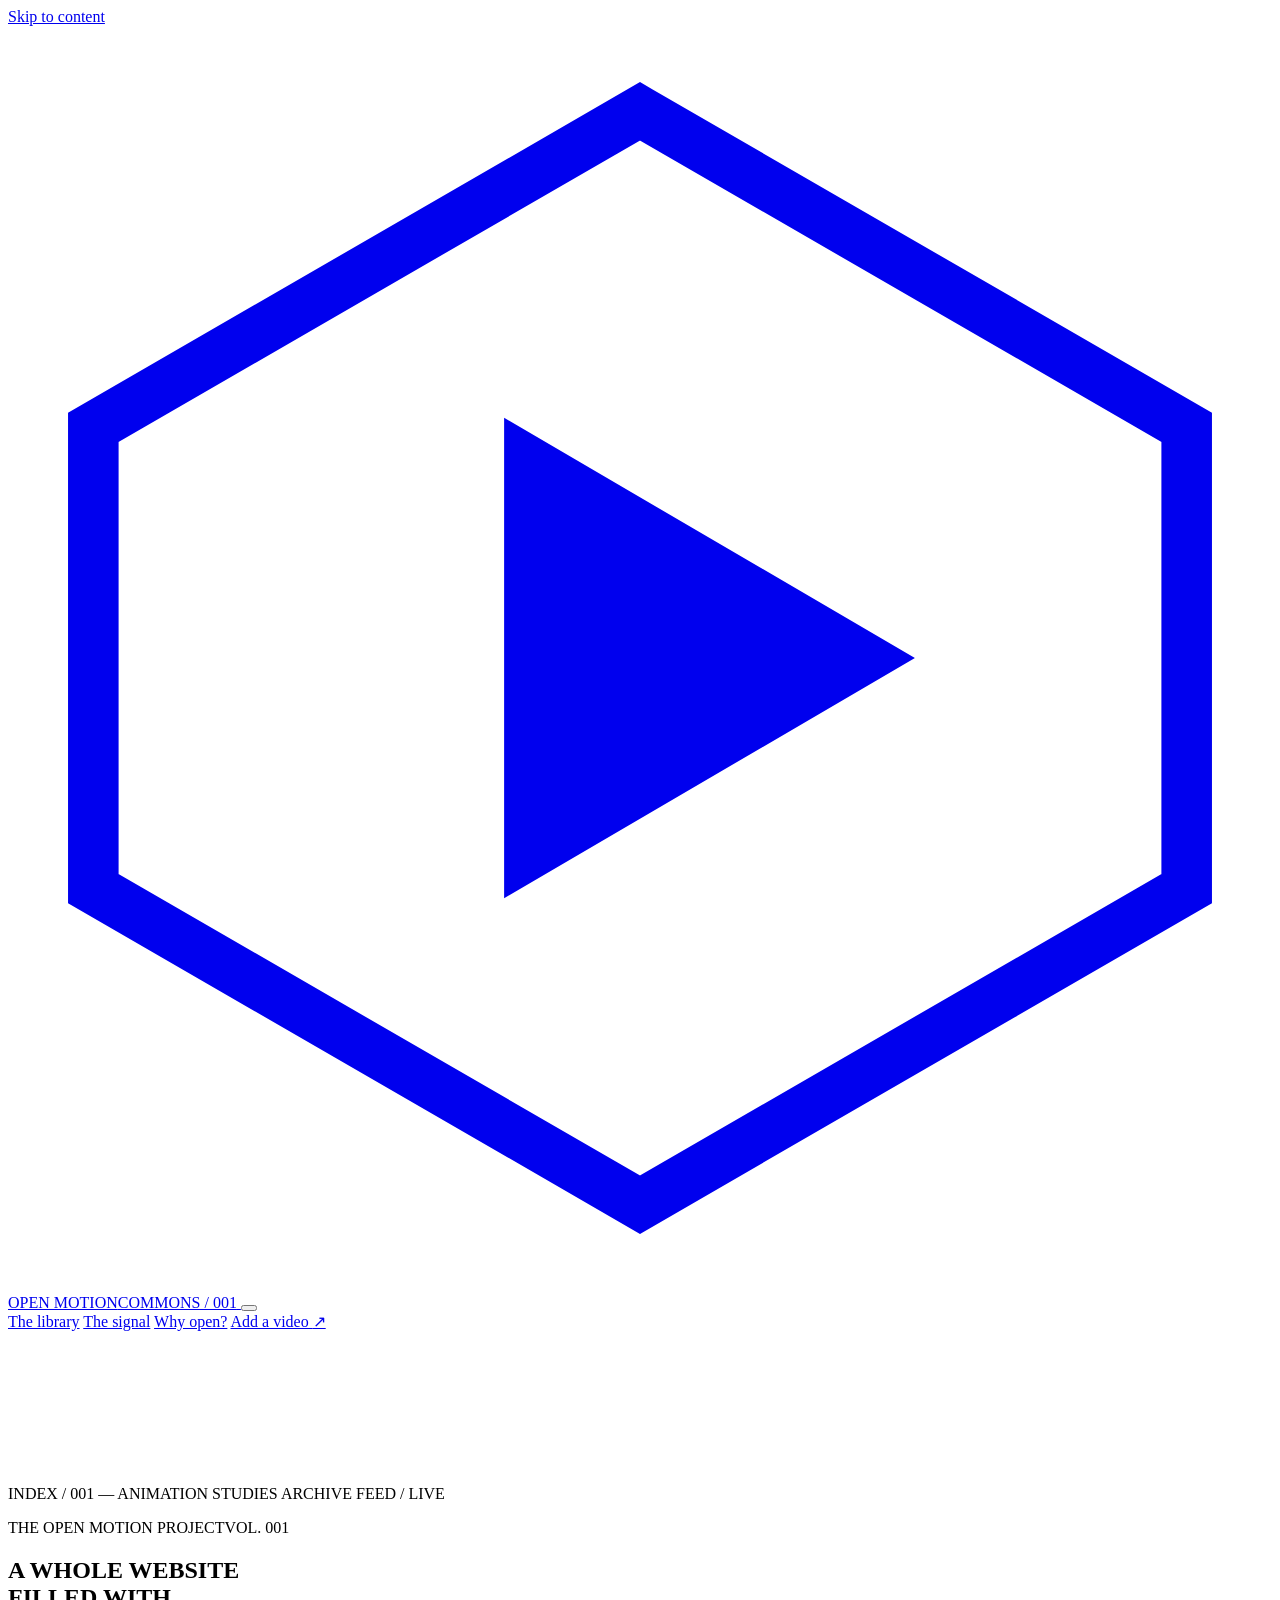
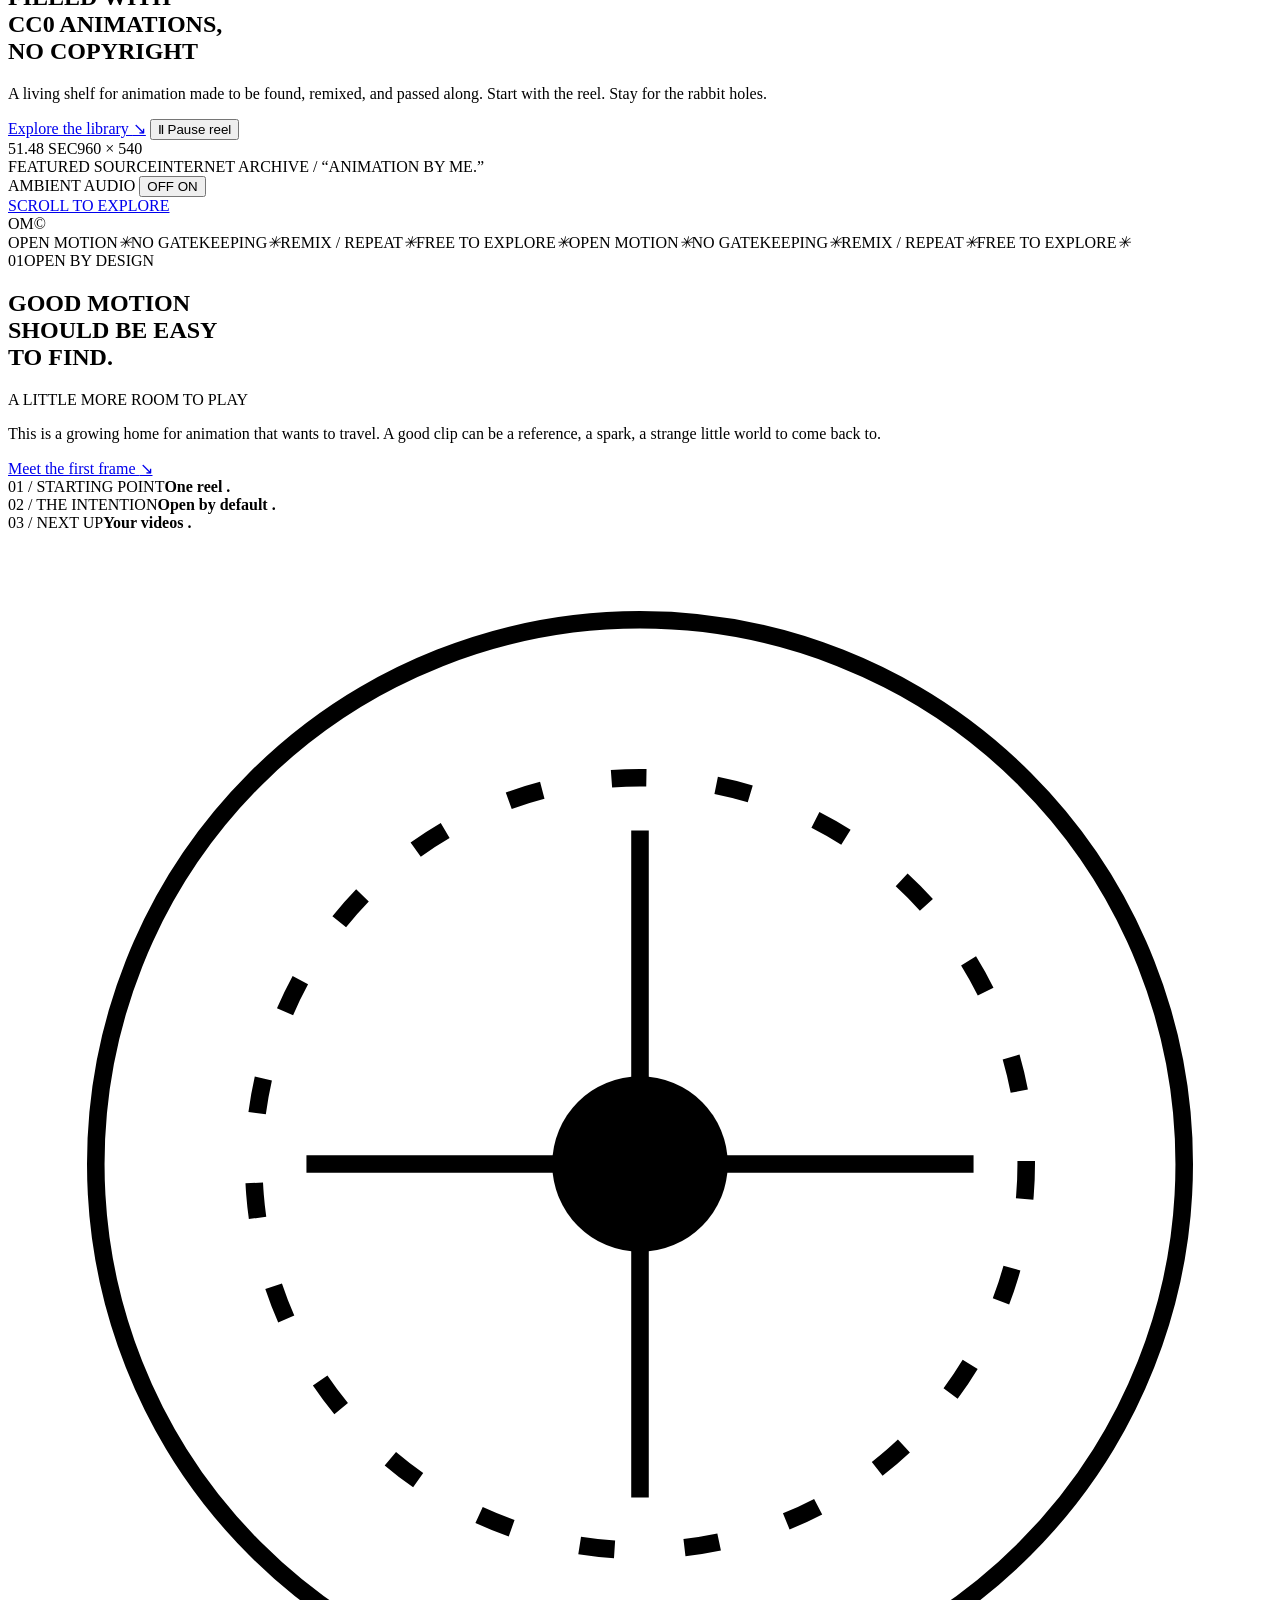
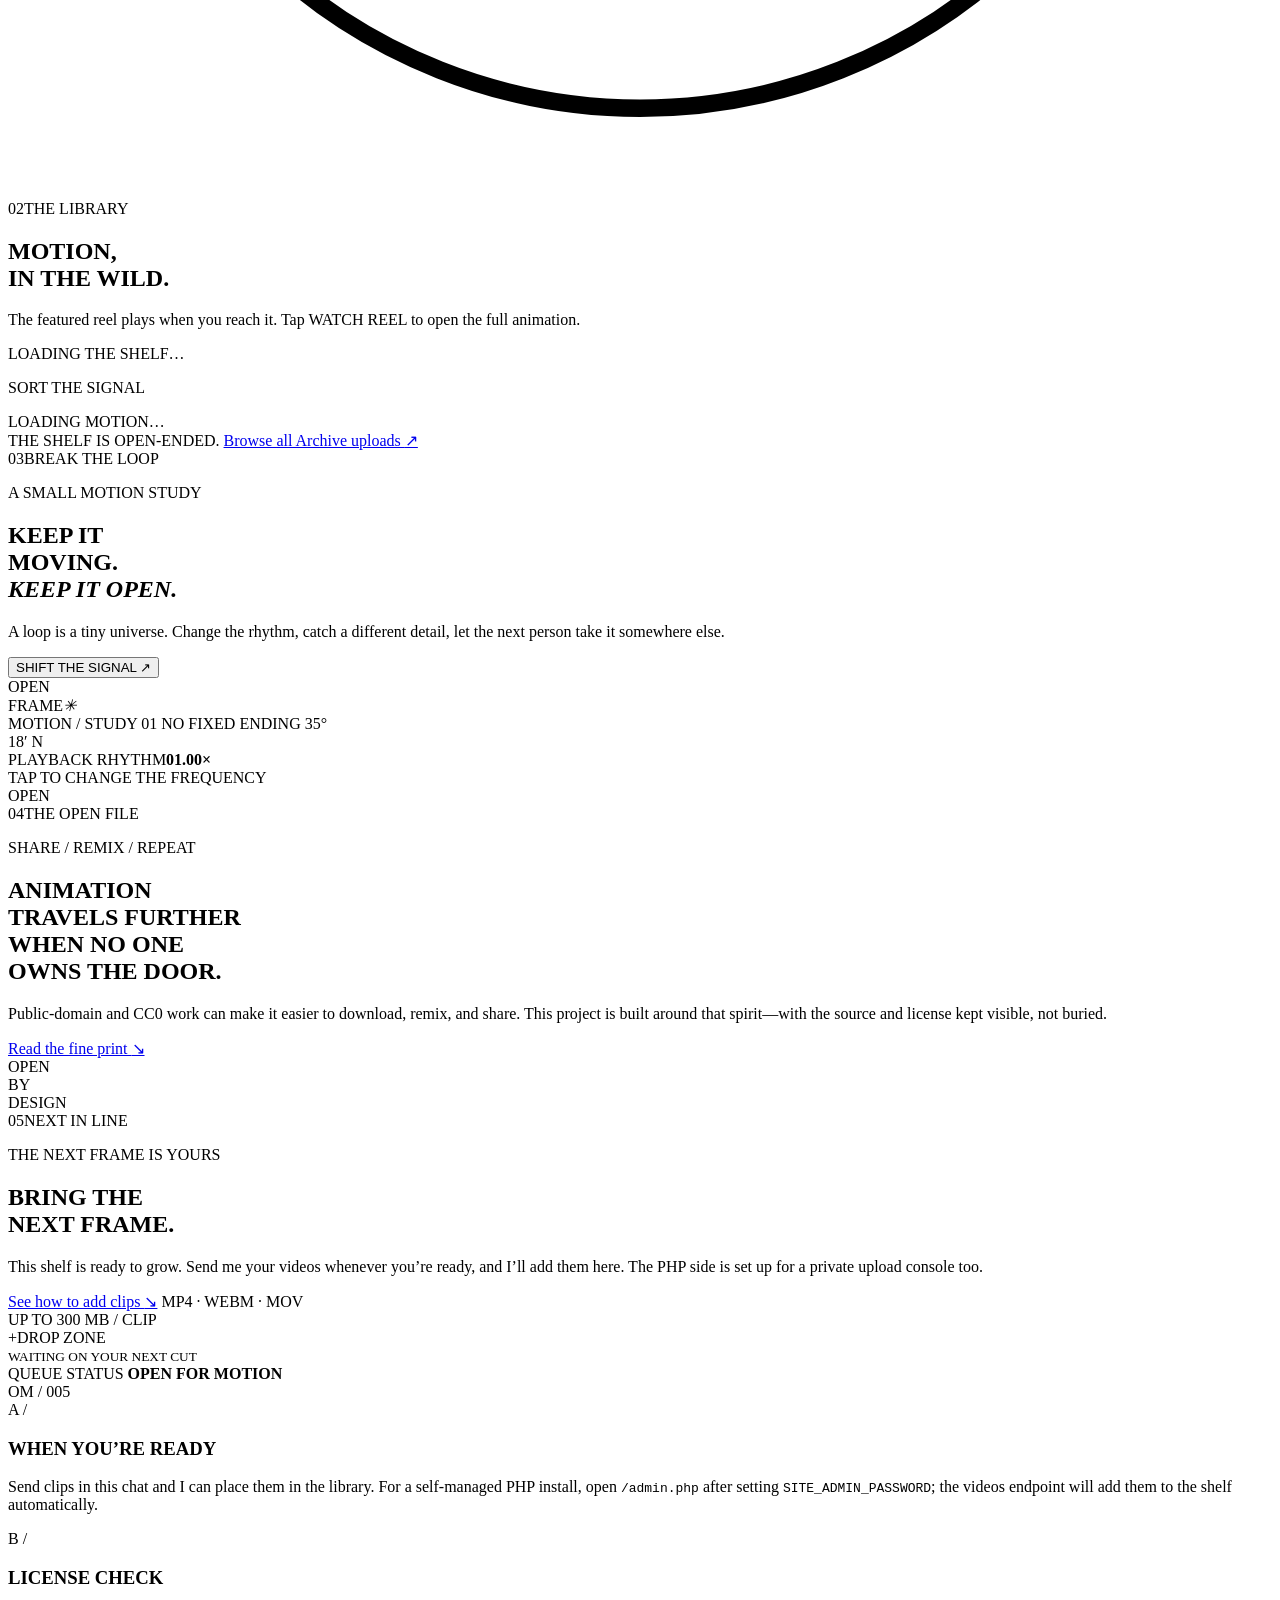
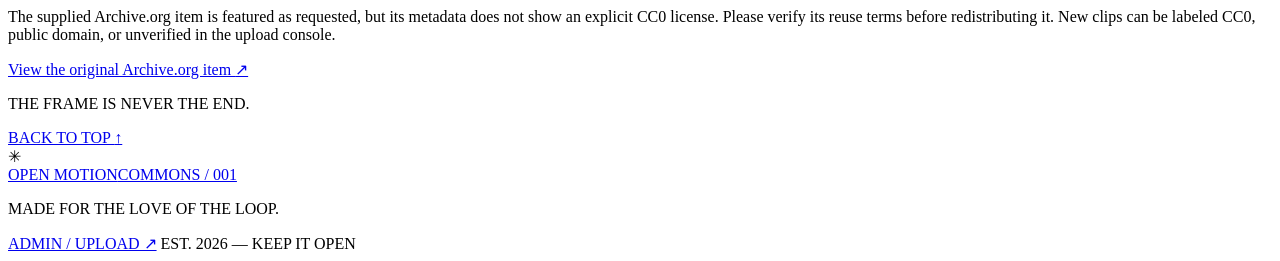
==== commit d1400147: "Update index.html" ====
--- a/index.html
+++ b/index.html
@@ -6,8 +6,8 @@
   <meta name="theme-color" content="#090b0a">
   <meta name="description" content="An open, growing home for animation. Explore the featured Archive.org reel and make room for the next frame.">
   <title>A WHOLE WEBSITE FILLED WITH CC0 ANIMATIONS, NO COPYRIGHT — Open Motion</title>
-  <link rel="preload" href="site.css" as="style">
-  <link rel="stylesheet" href="site.css">
+  <link rel="preload" href="assets/site.css" as="style">
+  <link rel="stylesheet" href="assets/site.css">
 </head>
 <body>
   <a class="skip-link" href="#main">Skip to content</a>
@@ -26,7 +26,7 @@
     </button>
 
     <nav class="main-nav" id="mainNav" aria-label="Main navigation">
-      <a href="#library">The library</a>
+      <a href="library.html">The library</a>
       <a href="#signal">The signal</a>
       <a href="#license">Why open?</a>
       <a class="nav-cta" href="#contribute">Add a video <span aria-hidden="true">↗</span></a>
@@ -36,7 +36,7 @@
   <main id="main">
     <section class="hero" id="home" aria-labelledby="heroTitle">
       <div class="hero-video-frame" aria-hidden="true">
-        <video class="hero-video" id="heroVideo" autoplay muted loop playsinline preload="auto" poster="archive-still.jpg" tabindex="-1">
+        <video class="hero-video" id="heroVideo" autoplay muted loop playsinline preload="auto" poster="assets/archive-still.jpg" tabindex="-1">
           <source src="https://archive.org/download/lv_0_20260905132546/lv_0_20260905132546.mp4" type="video/mp4">
         </video>
       </div>
@@ -55,7 +55,7 @@
           <div class="hero-lower">
             <p class="hero-description">A living shelf for animation made to be found, remixed, and passed along. Start with the reel. Stay for the rabbit holes.</p>
             <div class="hero-actions">
-              <a class="button button-lime" href="#library">Explore the library <span aria-hidden="true">↘</span></a>
+              <a class="button button-lime" href="library.html">Explore the library <span aria-hidden="true">↘</span></a>
               <button class="button button-ghost" id="playToggle" type="button" aria-label="Pause background video"><span class="pause-glyph" aria-hidden="true">Ⅱ</span> Pause reel</button>
             </div>
           </div>
@@ -104,7 +104,7 @@
         <div class="library-title-wrap" data-reveal>
           <div class="section-index"><span>02</span><i></i><span>THE LIBRARY</span></div>
           <h2 class="section-title">MOTION,<br><span>IN THE WILD.</span></h2>
-          <p class="section-intro">A first frame, with plenty of room for what comes next. Hover to preview; tap to watch the full reel.</p>
+          <p class="section-intro">The featured reel plays when you reach it. Tap WATCH REEL to open the full animation.</p>
         </div>
         <div class="library-tools" data-reveal>
           <div class="library-count"><i class="status-dot"></i><span id="libraryCount">LOADING THE SHELF…</span></div>
@@ -119,7 +119,7 @@
 
       <div class="library-foot" data-reveal>
         <span>THE SHELF IS OPEN-ENDED.</span>
-        <a href="#contribute">Help fill the frame <span aria-hidden="true">↗</span></a>
+        <a href="library.html">Browse all Archive uploads <span aria-hidden="true">↗</span></a>
       </div>
     </section>
 
@@ -176,7 +176,7 @@
           <div class="section-index"><span>05</span><i></i><span>NEXT IN LINE</span></div>
           <p class="eyebrow">THE NEXT FRAME IS YOURS</p>
           <h2>BRING THE<br>NEXT <span>FRAME.</span></h2>
-          <p class="contribute-description">This shelf is ready to grow. Send me your videos whenever you’re ready, and I’ll add them here. On GitHub Pages, the library reads its entries from videos.json and streams each video from its source URL.</p>
+          <p class="contribute-description">This shelf is ready to grow. Send me your videos whenever you’re ready, and I’ll add them here. The PHP side is set up for a private upload console too.</p>
           <div class="contribute-actions">
             <a href="#upload-help" class="button button-lime">See how to add clips <span aria-hidden="true">↘</span></a>
             <span class="supported-formats">MP4 · WEBM · MOV<br>UP TO 300 MB / CLIP</span>
@@ -193,11 +193,11 @@
       <div class="contribute-notes">
         <div class="upload-help" id="upload-help" data-reveal>
           <span class="note-number">A /</span>
-          <div><h3>WHEN YOU’RE READY</h3><p>Send clips in this chat and I can place them in the library. For this GitHub Pages version, add each clip’s direct MP4/WebM URL to videos.json; GitHub Pages does not run PHP uploads.</p></div>
+          <div><h3>WHEN YOU’RE READY</h3><p>Send clips in this chat and I can place them in the library. For a self-managed PHP install, open <code>/admin.php</code> after setting <code>SITE_ADMIN_PASSWORD</code>; the videos endpoint will add them to the shelf automatically.</p></div>
         </div>
         <div class="license-note" id="license-note" data-reveal>
           <span class="note-number">B /</span>
-          <div><h3>LICENSE CHECK</h3><p>The supplied Archive.org item is featured as requested, but its metadata does not show an explicit CC0 license. Please verify its reuse terms before redistributing it. Keep a clear license note with every new clip.</p><a href="https://archive.org/details/lv_0_20260905132546" target="_blank" rel="noopener noreferrer">View the original Archive.org item <span aria-hidden="true">↗</span></a></div>
+          <div><h3>LICENSE CHECK</h3><p>The supplied Archive.org item is featured as requested, but its metadata does not show an explicit CC0 license. Please verify its reuse terms before redistributing it. New clips can be labeled CC0, public domain, or unverified in the upload console.</p><a href="https://archive.org/details/lv_0_20260905132546" target="_blank" rel="noopener noreferrer">View the original Archive.org item <span aria-hidden="true">↗</span></a></div>
         </div>
       </div>
     </section>
@@ -213,7 +213,7 @@
   <footer class="site-footer">
     <a class="footer-brand" href="#top">OPEN MOTION<span>COMMONS / 001</span></a>
     <p>MADE FOR THE LOVE OF THE LOOP.</p>
-    <a href="#upload-help" class="footer-admin">HOW TO ADD ↗</a>
+    <a href="admin.php" class="footer-admin">ADMIN / UPLOAD ↗</a>
     <span class="footer-year">EST. 2026 — KEEP IT OPEN</span>
   </footer>
 
@@ -226,6 +226,6 @@
     </div>
   </dialog>
 
-  <script src="site.js" defer></script>
+  <script src="assets/site.js" defer></script>
 </body>
 </html>
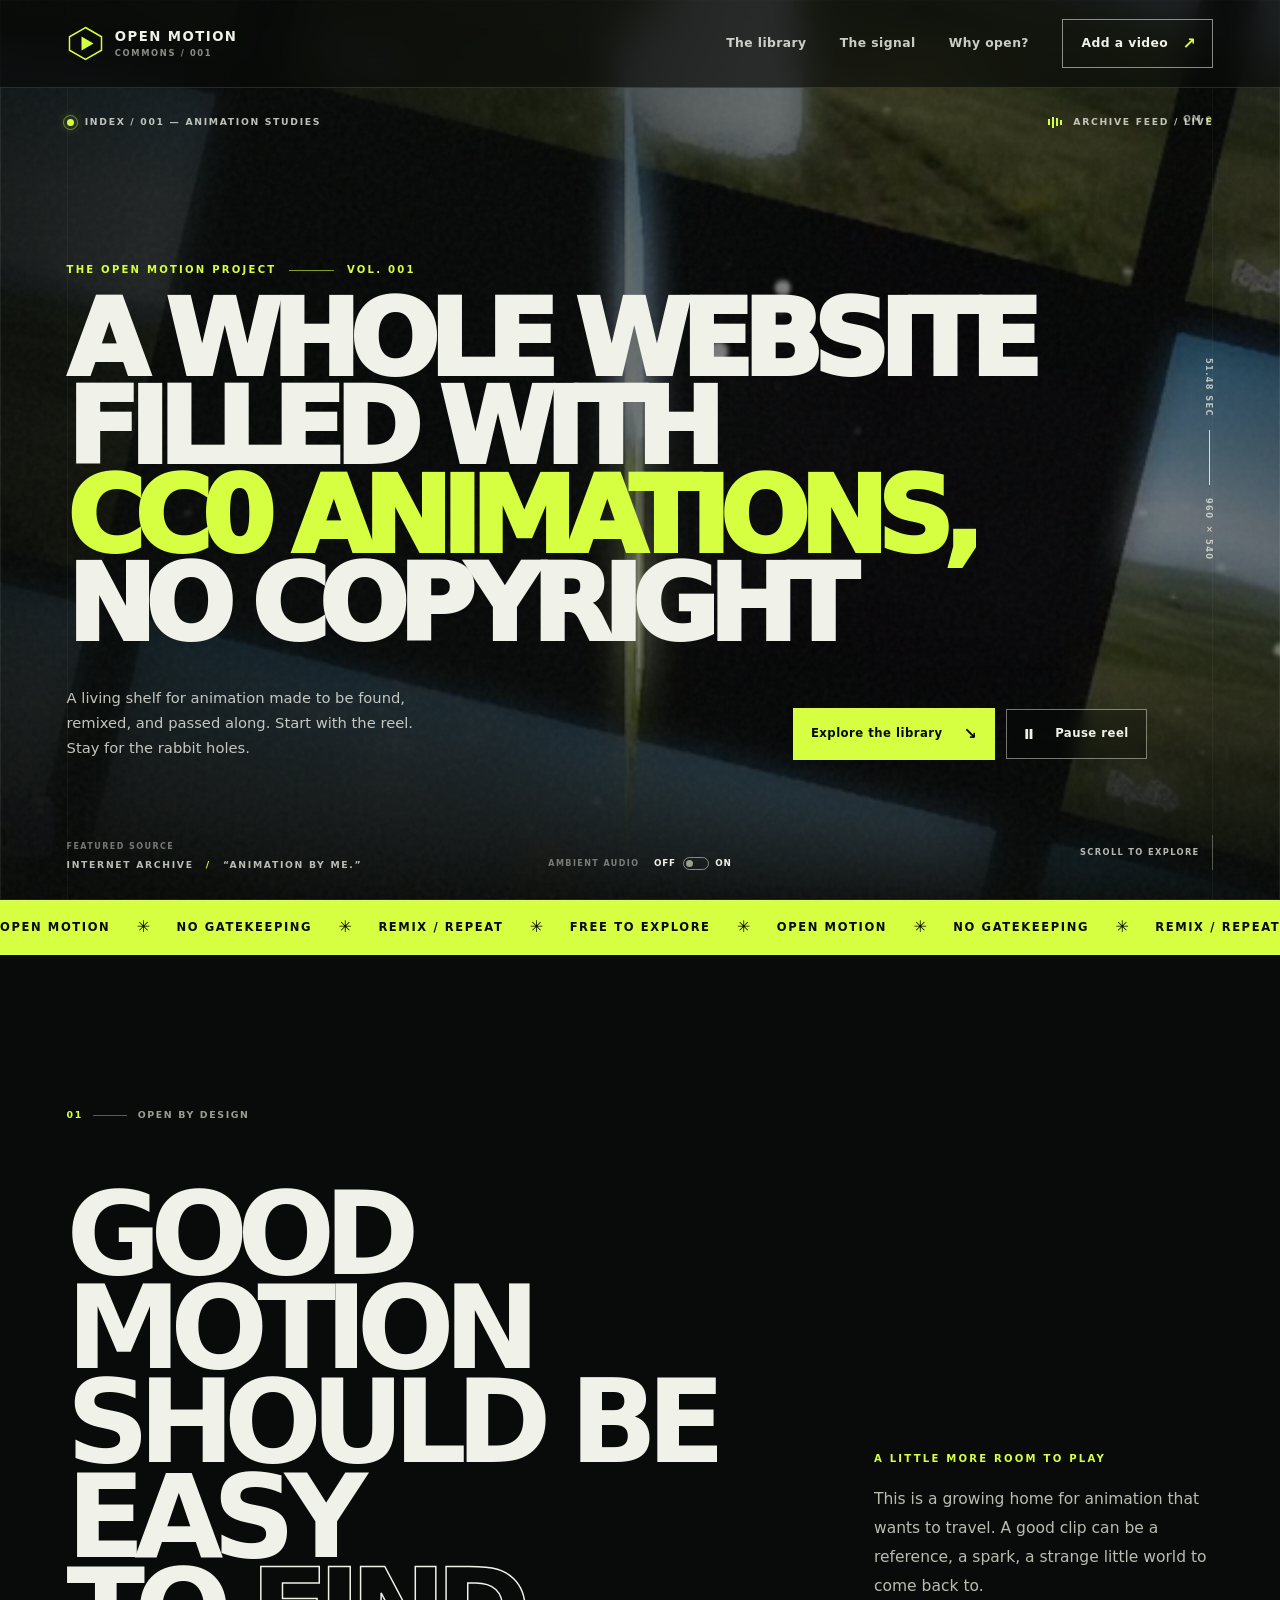
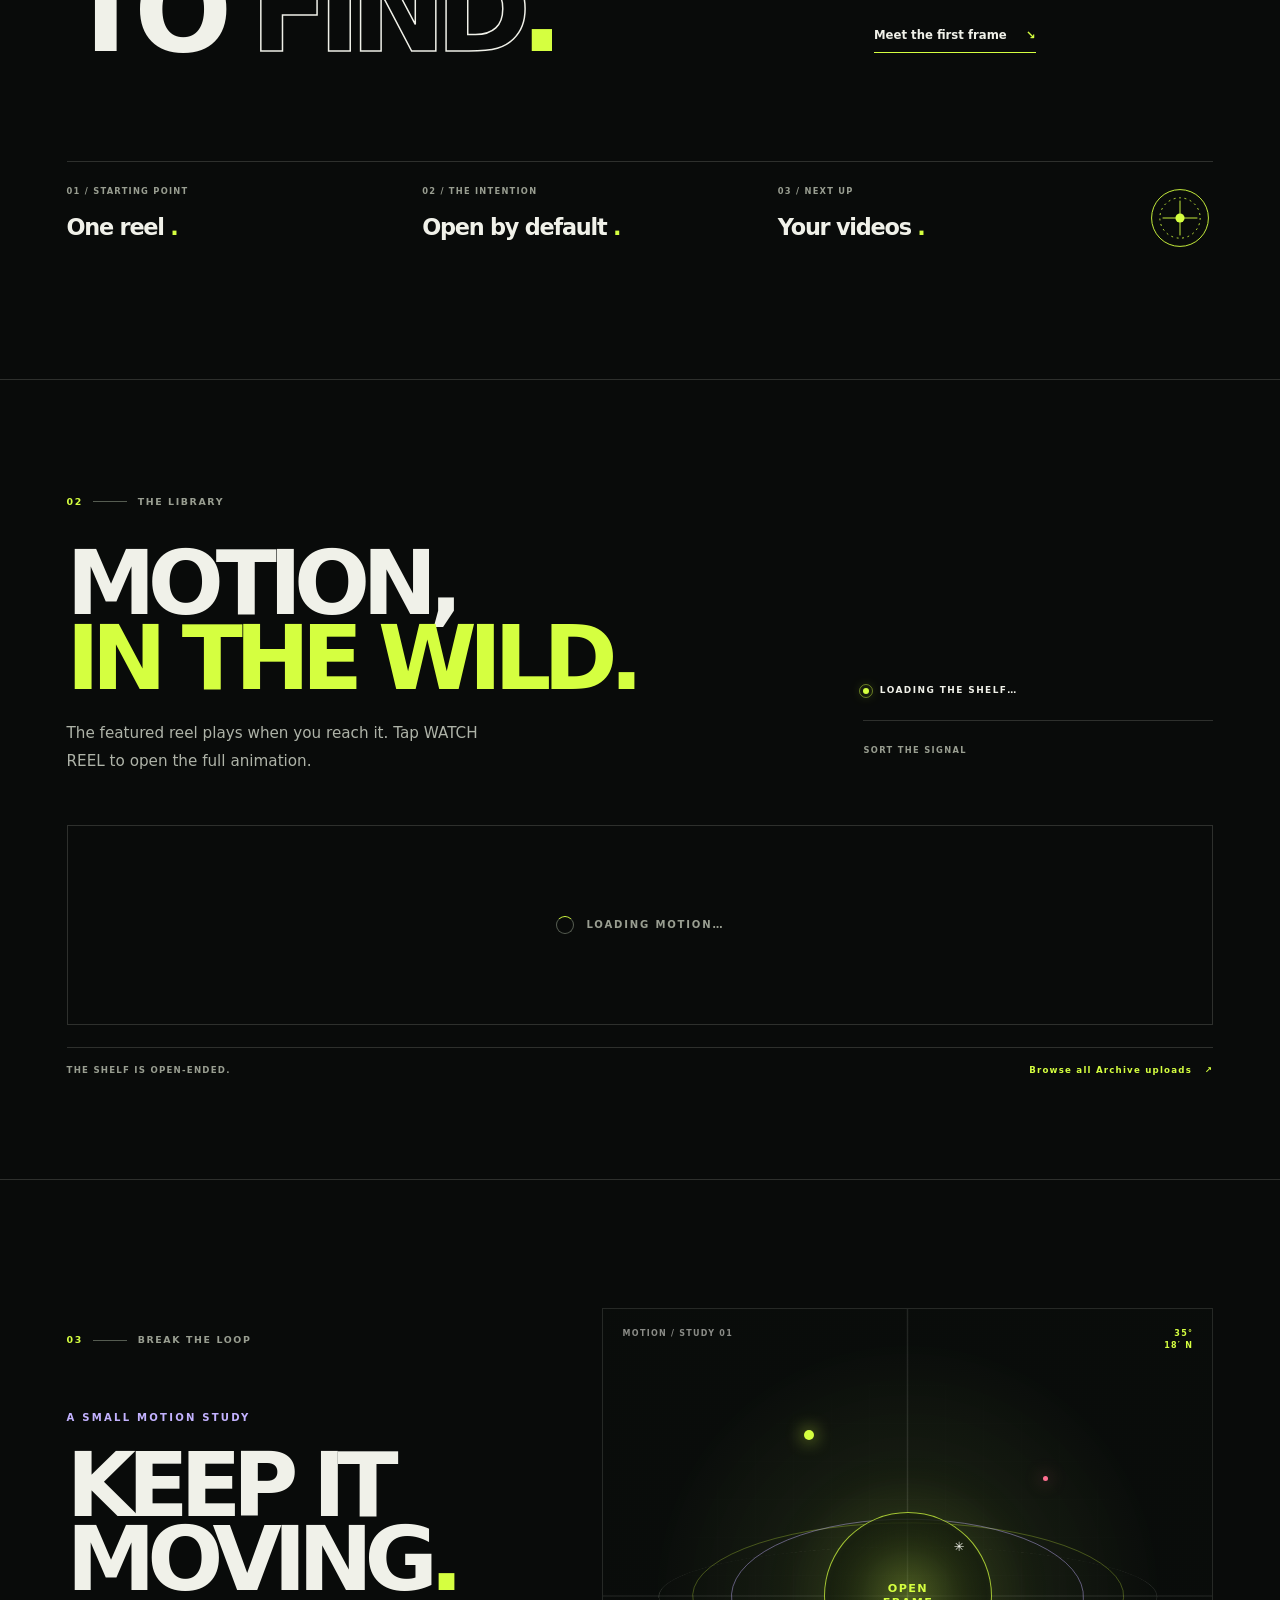
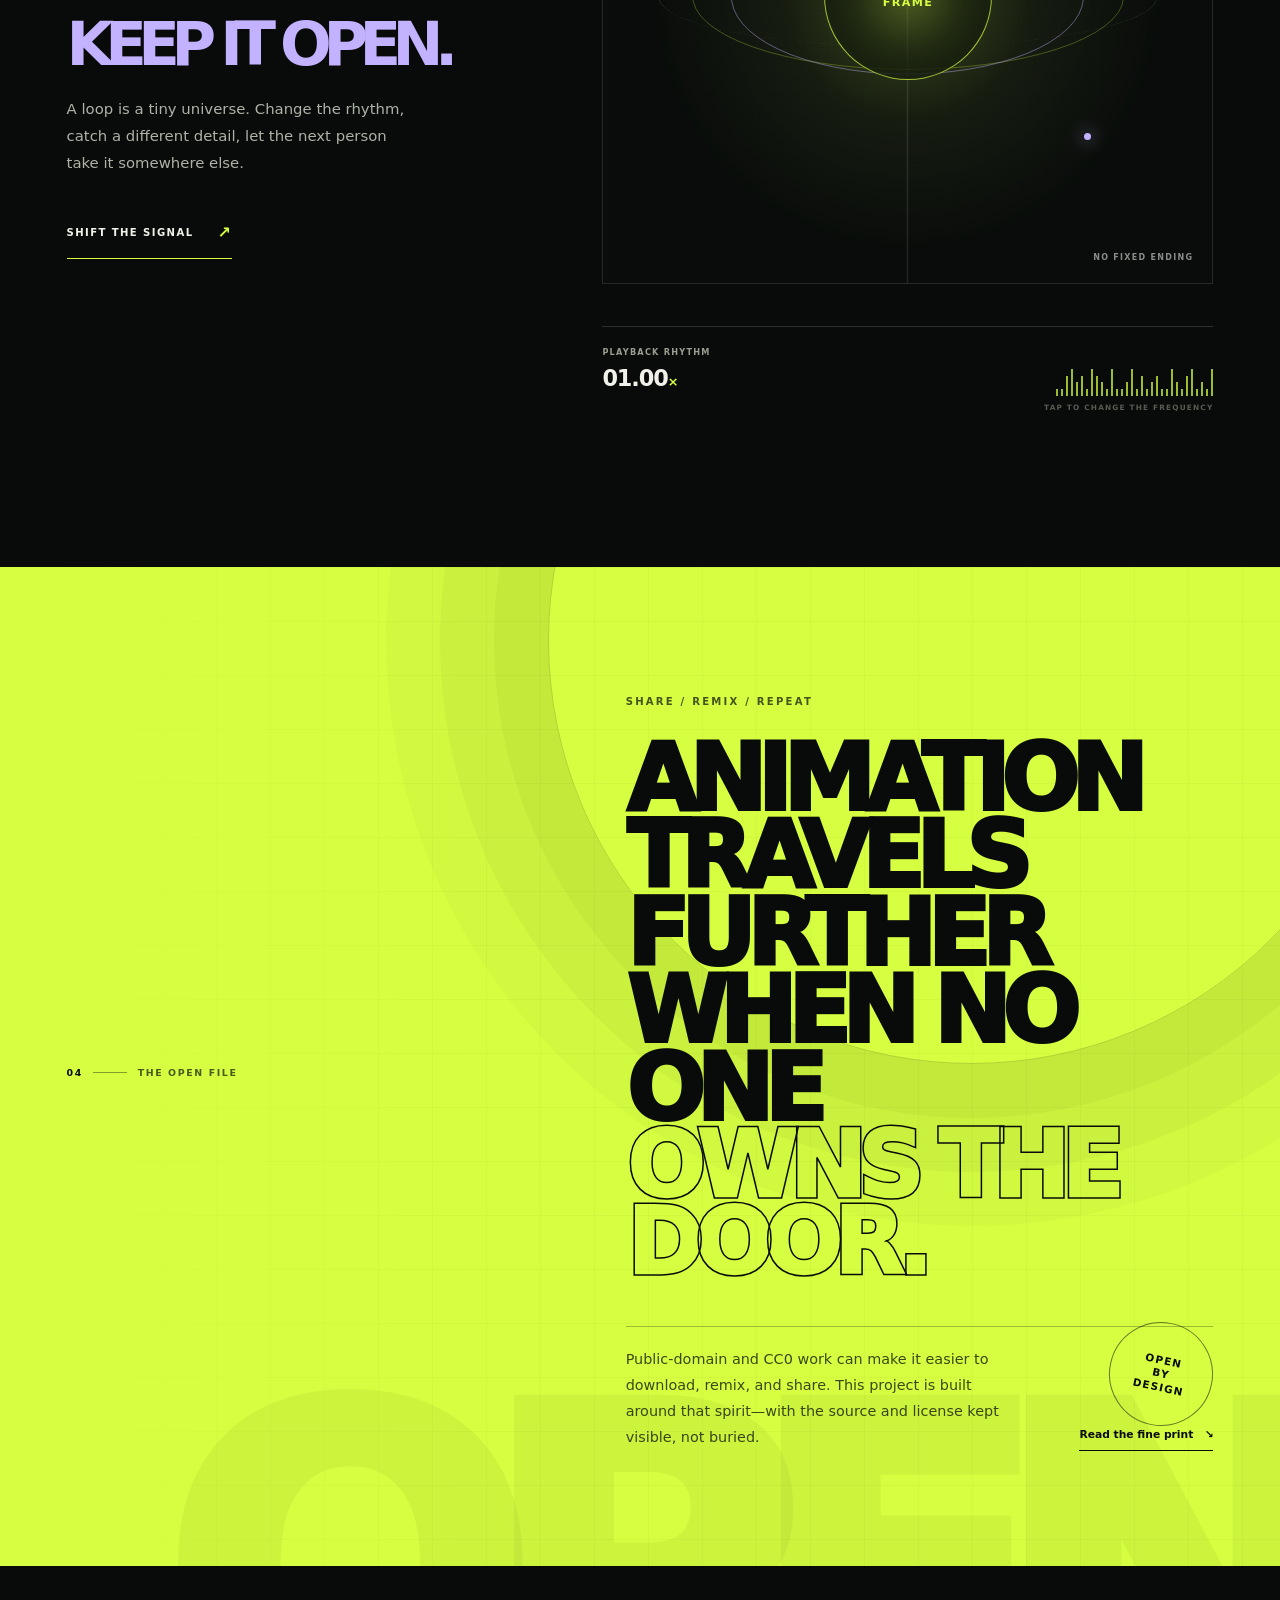
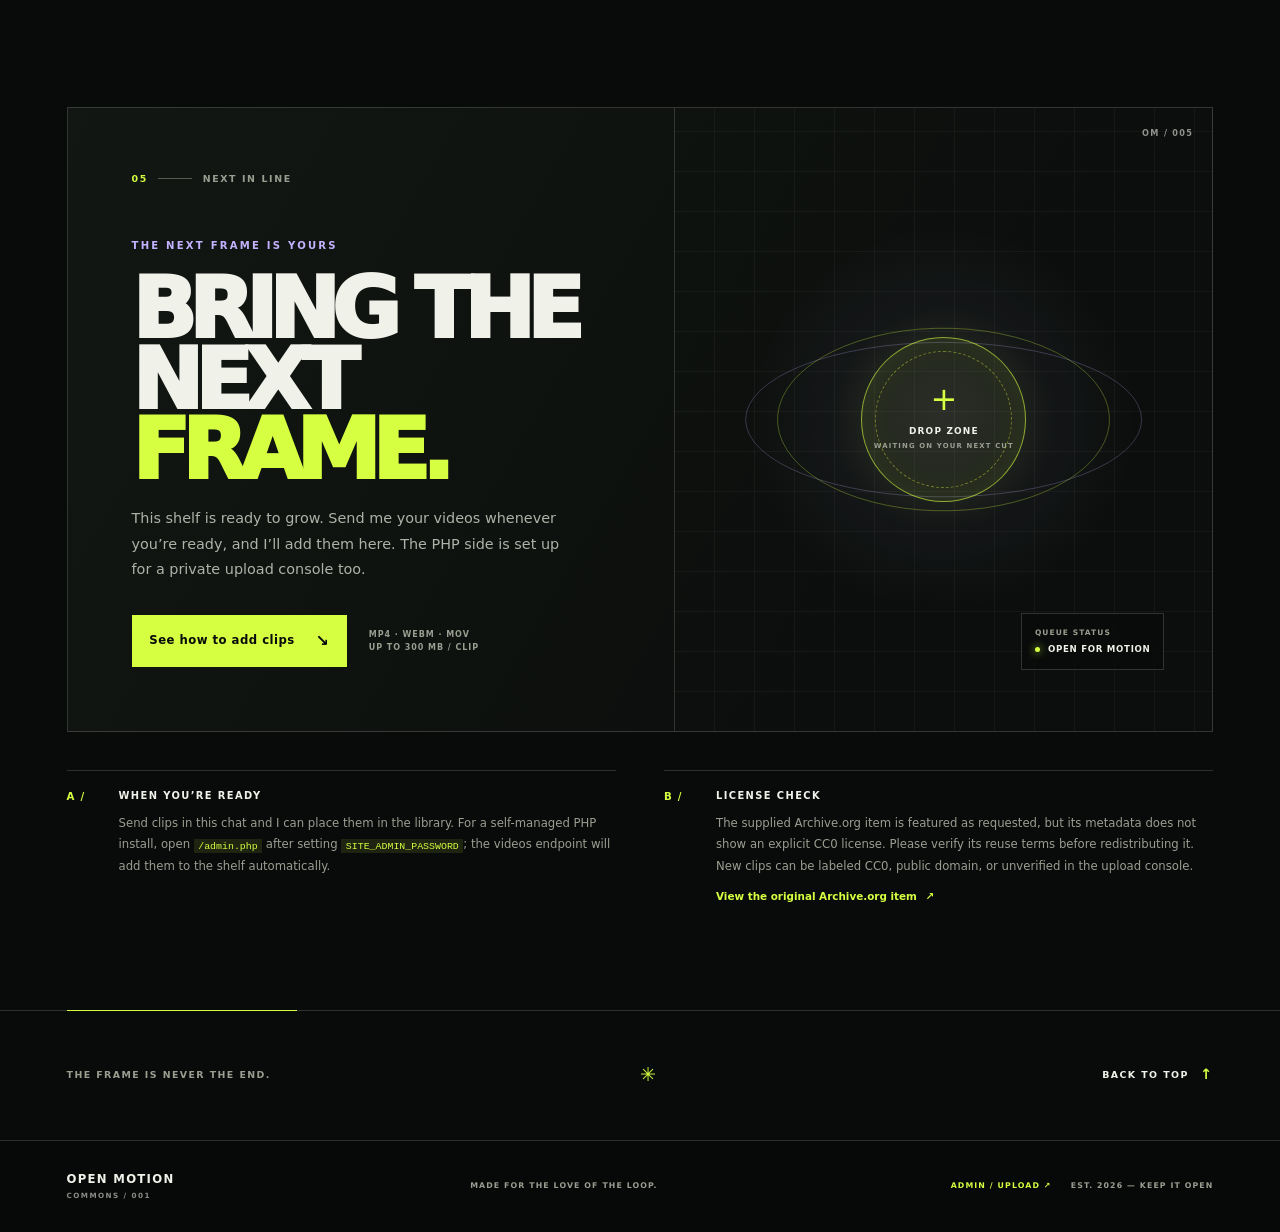
==== commit 339a9ab8: "Update index.html" ====
--- a/index.html
+++ b/index.html
@@ -6,8 +6,8 @@
   <meta name="theme-color" content="#090b0a">
   <meta name="description" content="An open, growing home for animation. Explore the featured Archive.org reel and make room for the next frame.">
   <title>A WHOLE WEBSITE FILLED WITH CC0 ANIMATIONS, NO COPYRIGHT — Open Motion</title>
-  <link rel="preload" href="assets/site.css" as="style">
-  <link rel="stylesheet" href="assets/site.css">
+  <link rel="preload" href="site.css" as="style">
+  <link rel="stylesheet" href="site.css">
 </head>
 <body>
   <a class="skip-link" href="#main">Skip to content</a>
--- a/site.css
+++ b/site.css
@@ -0,0 +1,453 @@
+:root {
+  color-scheme: dark;
+  --ink: #090b0a;
+  --ink-soft: #101310;
+  --panel: #141814;
+  --paper: #f0f1e9;
+  --muted: #999e91;
+  --muted-dark: #555c51;
+  --lime: #d5ff40;
+  --lime-deep: #a8d51d;
+  --lavender: #c3b2ff;
+  --pink: #ff6f91;
+  --line: rgba(237, 241, 227, .16);
+  --line-bright: rgba(237, 241, 227, .3);
+  --page-pad: clamp(1.2rem, 5.2vw, 5.6rem);
+  --content: 1440px;
+  --ease: cubic-bezier(.22, .68, 0, 1);
+}
+
+* { box-sizing: border-box; }
+html { scroll-behavior: smooth; scroll-padding-top: 88px; background: var(--ink); }
+body { margin: 0; background: var(--ink); color: var(--paper); font-family: Inter, ui-sans-serif, system-ui, -apple-system, BlinkMacSystemFont, "Segoe UI", sans-serif; font-size: 16px; line-height: 1.5; overflow-x: hidden; }
+button, a { color: inherit; font: inherit; }
+button { cursor: pointer; }
+a { text-decoration: none; }
+::selection { color: var(--ink); background: var(--lime); }
+
+.skip-link { position: fixed; z-index: 1000; top: .5rem; left: .5rem; transform: translateY(-160%); padding: .8rem 1rem; color: var(--ink); background: var(--lime); font-weight: 800; }
+.skip-link:focus { transform: translateY(0); }
+.cursor-glow { position: fixed; z-index: 5; width: 270px; height: 270px; left: 0; top: 0; border-radius: 50%; pointer-events: none; opacity: 0; background: radial-gradient(circle, rgba(213,255,64,.075), transparent 68%); transform: translate(-50%, -50%); transition: opacity .35s ease; }
+
+.site-header { position: fixed; z-index: 30; inset: 0 0 auto; display: flex; align-items: center; justify-content: space-between; height: 88px; padding: 0 var(--page-pad); border-bottom: 1px solid rgba(255,255,255,.12); background: rgba(8,10,9,.63); backdrop-filter: blur(16px); }
+.brand { display: inline-flex; align-items: center; gap: .7rem; color: var(--paper); }
+.brand-mark { display: grid; place-items: center; width: 37px; height: 37px; color: var(--lime); transition: transform .55s var(--ease); }
+.brand:hover .brand-mark { transform: rotate(90deg); }
+.brand-mark svg { width: 100%; height: 100%; }
+.brand-type, .footer-brand { display: grid; font-size: .83rem; line-height: 1; font-weight: 850; letter-spacing: .11em; }
+.brand-type span, .footer-brand span { margin-top: .38rem; color: rgba(240,241,233,.57); font-size: .52rem; font-weight: 650; letter-spacing: .2em; }
+.main-nav { display: flex; align-items: center; gap: clamp(1.1rem, 2.6vw, 2.6rem); color: rgba(240,241,233,.84); font-size: .77rem; font-weight: 650; letter-spacing: .035em; }
+.main-nav a { position: relative; transition: color .2s ease; }
+.main-nav a:not(.nav-cta)::after { position: absolute; right: 100%; bottom: -.42rem; left: 0; height: 1px; background: var(--lime); content: ""; transition: right .35s var(--ease); }
+.main-nav a:not(.nav-cta):hover { color: var(--lime); }
+.main-nav a:not(.nav-cta):hover::after { right: 0; }
+.main-nav .nav-cta { display: inline-flex; align-items: center; gap: .9rem; padding: .72rem 1rem .72rem 1.15rem; border: 1px solid rgba(240,241,233,.55); color: var(--paper); transition: background .25s, border-color .25s, color .25s; }
+.nav-cta span { color: var(--lime); font-size: 1rem; transition: transform .25s; }
+.nav-cta:hover { border-color: var(--lime); background: var(--lime); color: var(--ink); }
+.nav-cta:hover span { color: var(--ink); transform: translate(2px,-2px); }
+.menu-toggle { display: none; }
+
+.hero { position: relative; display: flex; min-height: max(720px, 100svh); width: 100%; align-items: stretch; overflow: hidden; isolation: isolate; background: #111611; }
+.hero-video-frame, .hero-video { position: absolute; inset: 0; width: 100%; height: 100%; }
+.hero-video-frame { z-index: -4; overflow: hidden; background: #151d16 url("archive-still.jpg") center 44% / cover no-repeat; }
+.hero-video { object-fit: cover; object-position: center 46%; transform: scale(1.035); filter: saturate(.82) contrast(1.06) brightness(.78); transition: transform 1.2s var(--ease), filter 1.2s var(--ease); }
+.hero:hover .hero-video { transform: scale(1.055); filter: saturate(.95) contrast(1.06) brightness(.82); }
+.hero::before { position: absolute; z-index: -2; inset: 0; background: linear-gradient(90deg, rgba(5,8,6,.89) 0%, rgba(5,8,6,.67) 39%, rgba(5,8,6,.23) 72%, rgba(5,8,6,.47) 100%), linear-gradient(0deg, rgba(5,8,6,.95) 0%, transparent 31%, rgba(5,8,6,.32) 100%); content: ""; }
+.hero::after { position: absolute; z-index: -1; inset: 0; border: 1px solid rgba(240,241,233,.08); pointer-events: none; content: ""; }
+.hero-grain { position: absolute; z-index: -1; inset: 0; pointer-events: none; opacity: .11; background-image: url("data:image/svg+xml,%3Csvg viewBox='0 0 180 180' xmlns='http://www.w3.org/2000/svg'%3E%3Cfilter id='n'%3E%3CfeTurbulence type='fractalNoise' baseFrequency='.86' numOctaves='3' stitchTiles='stitch'/%3E%3C/filter%3E%3Crect width='100%25' height='100%25' filter='url(%23n)' opacity='.46'/%3E%3C/svg%3E"); mix-blend-mode: screen; }
+.hero-grid { position: absolute; z-index: -1; inset: 0 var(--page-pad); opacity: .16; pointer-events: none; border-right: 1px solid rgba(255,255,255,.23); border-left: 1px solid rgba(255,255,255,.23); background: linear-gradient(90deg, transparent calc(25% - .5px), rgba(255,255,255,.16) 25%, transparent calc(25% + .5px), transparent calc(50% - .5px), rgba(255,255,255,.16) 50%, transparent calc(50% + .5px), transparent calc(75% - .5px), rgba(255,255,255,.16) 75%, transparent calc(75% + .5px)); }
+.hero-inner { position: relative; z-index: 1; display: flex; width: 100%; max-width: var(--content); min-height: inherit; flex-direction: column; justify-content: space-between; margin: 0 auto; padding: 116px var(--page-pad) 30px; }
+.hero-topline, .hero-bottomline { display: flex; align-items: center; justify-content: space-between; gap: 1rem; font-size: .58rem; line-height: 1.2; font-weight: 750; letter-spacing: .18em; }
+.hero-topline { color: rgba(240,241,233,.78); }
+.hero-topline > span, .hero-live { display: inline-flex; align-items: center; gap: .7rem; }
+.status-dot { position: relative; display: inline-block; width: 7px; height: 7px; flex: 0 0 7px; border-radius: 50%; background: var(--lime); box-shadow: 0 0 12px rgba(213,255,64,.65); }
+.status-dot::after { position: absolute; inset: -4px; border: 1px solid rgba(213,255,64,.45); border-radius: 50%; animation: pulse-ring 2.1s ease-out infinite; content: ""; }
+.mini-eq { display: inline-flex; align-items: center; gap: 2px; height: 12px; }
+.mini-eq b { width: 2px; height: 6px; background: var(--lime); animation: eq .85s ease-in-out infinite alternate; }
+.mini-eq b:nth-child(2) { animation-delay: -.28s; height: 11px; }
+.mini-eq b:nth-child(3) { animation-delay: -.52s; height: 8px; }
+.mini-eq b:nth-child(4) { animation-delay: -.12s; height: 5px; }
+.hero-copy { width: min(100%, 1080px); margin-top: clamp(3rem, 7vh, 6rem); margin-bottom: auto; padding: clamp(3.3rem, 8vh, 7rem) 0 clamp(3.7rem, 8vh, 6.5rem); }
+.eyebrow { margin: 0; color: var(--muted); font-size: .63rem; font-weight: 780; letter-spacing: .22em; line-height: 1.4; }
+.hero-eyebrow { display: flex; align-items: center; gap: .8rem; margin-bottom: 1.2rem; color: var(--lime); }
+.eyebrow-rule { display: inline-block; width: 45px; height: 1px; background: rgba(213,255,64,.6); }
+.hero h1 { max-width: 1100px; margin: 0; font-size: clamp(3.05rem, 8.2vw, 8.45rem); font-weight: 910; letter-spacing: -.093em; line-height: .84; text-wrap: balance; }
+.hero h1 .hero-accent { color: var(--lime); }
+.hero-lower { display: flex; align-items: flex-end; justify-content: space-between; gap: 2rem; margin-top: clamp(1.8rem, 4vh, 3.4rem); }
+.hero-description { max-width: 380px; margin: 0; color: rgba(240,241,233,.8); font-size: clamp(.9rem, 1.15vw, 1.05rem); line-height: 1.7; }
+.hero-actions { display: flex; align-items: center; gap: .7rem; }
+.button { display: inline-flex; min-height: 48px; align-items: center; justify-content: center; gap: 1.3rem; padding: .8rem 1.05rem; border: 1px solid transparent; font-size: .73rem; font-weight: 800; letter-spacing: .04em; transition: transform .22s var(--ease), color .22s, background .22s, border-color .22s; }
+.button:hover { transform: translateY(-3px); }
+.button span { font-size: 1rem; }
+.button-lime { background: var(--lime); color: var(--ink); }
+.button-lime:hover { background: #e3ff7f; }
+.button-ghost { border-color: rgba(240,241,233,.47); background: rgba(8,10,8,.24); color: var(--paper); backdrop-filter: blur(7px); }
+.button-ghost:hover { border-color: var(--lime); color: var(--lime); }
+.pause-glyph { font-size: .93rem !important; }
+.hero-side-label { position: absolute; top: 51%; right: calc(var(--page-pad) - 2px); display: flex; align-items: center; gap: .8rem; color: rgba(240,241,233,.71); font-size: .52rem; font-weight: 720; letter-spacing: .16em; writing-mode: vertical-rl; transform: translateY(-50%); }
+.side-line { display: inline-block; width: 1px; height: 55px; background: var(--lime); }
+.hero-bottomline { display: grid; grid-template-columns: 1fr 1fr 1fr; align-items: end; color: rgba(240,241,233,.76); }
+.hero-source { display: grid; gap: .43rem; }
+.label-micro { color: rgba(240,241,233,.46); font-size: .5rem; letter-spacing: .18em; }
+.source-separator { padding: 0 .45rem; color: var(--lime); }
+.hero-audio { display: flex; align-items: center; justify-content: center; gap: .9rem; }
+.audio-toggle { display: inline-flex; align-items: center; gap: .42rem; padding: 0; border: 0; background: none; color: var(--paper); font-size: .55rem; font-weight: 750; letter-spacing: .09em; }
+.audio-toggle-track { position: relative; width: 26px; height: 13px; border: 1px solid rgba(240,241,233,.5); border-radius: 15px; }
+.audio-toggle-track i { position: absolute; top: 2px; left: 2px; width: 7px; height: 7px; border-radius: 50%; background: var(--muted); transition: transform .25s var(--ease), background .25s; }
+.audio-toggle[aria-pressed="true"] .audio-toggle-track i { background: var(--lime); transform: translateX(12px); }
+.scroll-cue { display: inline-flex; align-items: center; justify-self: end; gap: .8rem; color: rgba(240,241,233,.74); font-size: .52rem; font-weight: 750; letter-spacing: .16em; }
+.scroll-cue i { position: relative; display: block; width: 1px; height: 35px; overflow: hidden; background: rgba(240,241,233,.3); }
+.scroll-cue i::after { position: absolute; top: -100%; left: 0; width: 1px; height: 100%; background: var(--lime); animation: scroll-line 1.8s ease-in-out infinite; content: ""; }
+.hero-corner-mark { position: absolute; top: 112px; right: var(--page-pad); color: rgba(240,241,233,.62); font-size: .58rem; font-weight: 850; letter-spacing: .1em; }
+.hero-corner-mark span { margin-left: 3px; color: var(--lime); font-size: .48rem; }
+
+.ticker { overflow: hidden; border-top: 1px solid var(--line); border-bottom: 1px solid var(--line); background: var(--lime); color: var(--ink); }
+.ticker-track { display: flex; width: max-content; align-items: center; gap: 1.65rem; padding: .9rem 0; animation: ticker-scroll 30s linear infinite; white-space: nowrap; }
+.ticker-track span { font-size: .72rem; font-weight: 900; letter-spacing: .14em; }
+.ticker-track i { font-size: 1rem; font-style: normal; }
+
+.section-shell { width: min(100%, var(--content)); margin-inline: auto; padding-inline: var(--page-pad); }
+.intro { padding-top: clamp(6rem, 12vw, 11.5rem); padding-bottom: clamp(6rem, 10vw, 10rem); }
+.section-index { display: flex; align-items: center; gap: .65rem; color: var(--muted); font-size: .59rem; font-weight: 780; letter-spacing: .17em; }
+.section-index > span:first-child { color: var(--lime); }
+.section-index i { width: 34px; height: 1px; background: var(--muted-dark); }
+.intro-grid { display: grid; grid-template-columns: minmax(0, 1.35fr) minmax(250px, .65fr); align-items: end; gap: clamp(2rem, 8vw, 9rem); margin-top: 4rem; }
+.display-statement { margin: 0; font-size: clamp(3.8rem, 9vw, 9.5rem); font-weight: 900; letter-spacing: -.095em; line-height: .82; }
+.text-outline { color: transparent; -webkit-text-stroke: 1.5px var(--paper); }
+.lime-period { color: var(--lime); }
+.intro-aside { max-width: 380px; padding-bottom: .35rem; }
+.intro-aside .eyebrow { margin-bottom: 1.2rem; color: var(--lime); }
+.intro-aside > p:not(.eyebrow) { margin: 0; color: #b7bdb0; font-size: .97rem; line-height: 1.85; }
+.text-link { display: inline-flex; align-items: center; gap: 1.2rem; margin-top: 1.7rem; padding-bottom: .45rem; border-bottom: 1px solid var(--lime); color: var(--paper); font-size: .73rem; font-weight: 800; }
+.text-link span { color: var(--lime); transition: transform .2s; }
+.text-link:hover span { transform: translate(3px,3px); }
+.intro-stats { display: grid; grid-template-columns: 1fr 1fr 1fr 80px; gap: 1.4rem; margin-top: clamp(4rem, 8vw, 8rem); padding-top: 1.4rem; border-top: 1px solid var(--line); }
+.stat { display: grid; gap: .45rem; }
+.stat > span { color: var(--muted); font-size: .52rem; font-weight: 780; letter-spacing: .15em; }
+.stat strong { font-size: clamp(1rem, 1.75vw, 1.65rem); font-weight: 750; letter-spacing: -.055em; }
+.stat strong span { color: var(--lime); }
+.stat-mark { display: grid; place-items: center; justify-self: end; width: 66px; height: 66px; color: var(--lime); animation: slow-spin 24s linear infinite; }
+.stat-mark svg { width: 100%; height: 100%; }
+
+.library { padding-top: clamp(5.5rem, 9vw, 9rem); padding-bottom: clamp(5rem, 8vw, 8rem); border-top: 1px solid var(--line); }
+.library-heading { display: grid; grid-template-columns: minmax(0, 1fr) minmax(240px, 390px); align-items: end; gap: 3rem; }
+.section-title { margin: 2.3rem 0 1rem; font-size: clamp(3.2rem, 7vw, 7.15rem); font-weight: 900; letter-spacing: -.09em; line-height: .84; }
+.section-title span { color: var(--lime); }
+.section-intro { max-width: 430px; margin: 1.5rem 0 0; color: #aeb3a8; font-size: .95rem; line-height: 1.8; }
+.library-tools { justify-self: end; width: min(100%, 350px); padding-bottom: .4rem; }
+.library-count { display: flex; align-items: center; gap: .65rem; padding-bottom: 1.4rem; border-bottom: 1px solid var(--line); color: var(--paper); font-size: .56rem; font-weight: 800; letter-spacing: .16em; }
+.library-count .status-dot { width: 6px; height: 6px; flex-basis: 6px; }
+.filter-label { margin: 1.45rem 0 .75rem; color: var(--muted); font-size: .52rem; font-weight: 780; letter-spacing: .16em; }
+.filter-list { display: flex; flex-wrap: wrap; gap: .42rem; }
+.filter-button { padding: .46rem .66rem; border: 1px solid var(--line); background: transparent; color: #acb1a6; font-size: .57rem; font-weight: 730; letter-spacing: .08em; transition: border-color .2s, color .2s, background .2s; }
+.filter-button:hover, .filter-button.is-active { border-color: var(--lime); background: var(--lime); color: var(--ink); }
+.video-grid { display: grid; grid-template-columns: repeat(2, minmax(0, 1fr)); gap: 1.2rem; margin-top: 3.1rem; }
+.video-card { min-width: 0; padding: .62rem; border: 1px solid rgba(240,241,233,.15); background: linear-gradient(135deg, rgba(255,255,255,.045), rgba(255,255,255,.008)); transition: border-color .35s, transform .4s var(--ease), background .4s; }
+.video-card:hover { z-index: 1; border-color: rgba(213,255,64,.66); background: rgba(213,255,64,.035); transform: translateY(-5px); }
+.card-visual { position: relative; display: grid; min-height: clamp(220px, 31vw, 420px); place-items: center; overflow: hidden; isolation: isolate; background: #151a15; }
+.card-visual::before { position: absolute; z-index: -1; inset: 0; background: radial-gradient(ellipse at 50% 35%, rgba(213,255,64,.28), transparent 40%), linear-gradient(140deg, #23311f, #111411 62%, #26221f); content: ""; transition: transform .8s var(--ease), filter .6s; }
+.card-visual::after { position: absolute; z-index: 1; inset: 0; background: linear-gradient(0deg, rgba(4,6,5,.77), transparent 47%), linear-gradient(120deg, rgba(4,6,5,.08), transparent 50%, rgba(4,6,5,.22)); pointer-events: none; content: ""; }
+.video-card:nth-child(4n+2) .card-visual::before { background: radial-gradient(ellipse at 60% 36%, rgba(195,178,255,.42), transparent 37%), linear-gradient(140deg, #292344, #131316 62%, #24201c); }
+.video-card:nth-child(4n+3) .card-visual::before { background: radial-gradient(ellipse at 40% 36%, rgba(255,111,145,.4), transparent 37%), linear-gradient(140deg, #432129, #171216 62%, #29211e); }
+.video-card:nth-child(4n+4) .card-visual::before { background: radial-gradient(ellipse at 58% 35%, rgba(78,213,213,.38), transparent 37%), linear-gradient(140deg, #153333, #101615 62%, #212320); }
+.video-card:hover .card-visual::before { transform: scale(1.05) rotate(-1deg); filter: saturate(1.2); }
+.card-poster { position: absolute; z-index: 0; inset: 0; width: 100%; height: 100%; object-fit: cover; opacity: .8; transition: opacity .5s, transform 1s var(--ease); }
+.video-card:hover .card-poster { transform: scale(1.04); }
+.card-video { position: absolute; z-index: 0; inset: 0; width: 100%; height: 100%; object-fit: cover; opacity: 0; transition: opacity .5s; }
+.video-card.is-playing .card-video { opacity: .9; }
+.card-visual[data-palette="1"]::before { background: radial-gradient(circle at 50% 50%, rgba(213,255,64,.32), transparent 24%), repeating-conic-gradient(from 0deg at 50% 50%, rgba(213,255,64,.11) 0 2deg, transparent 2deg 17deg), #141814; }
+.card-code { position: absolute; top: 1rem; left: 1rem; z-index: 2; display: flex; align-items: center; gap: .6rem; color: rgba(240,241,233,.86); font-size: .53rem; font-weight: 780; letter-spacing: .16em; }
+.card-code::before { width: 6px; height: 6px; border-radius: 50%; background: var(--lime); content: ""; }
+.card-duration { position: absolute; top: .88rem; right: .9rem; z-index: 2; padding: .35rem .47rem; border: 1px solid rgba(255,255,255,.3); background: rgba(6,8,7,.32); color: rgba(255,255,255,.9); font-size: .5rem; font-weight: 740; letter-spacing: .1em; backdrop-filter: blur(5px); }
+.card-art-orbit { position: absolute; z-index: 0; width: 40%; aspect-ratio: 1; border: 1px solid rgba(213,255,64,.45); border-radius: 50%; box-shadow: 0 0 45px rgba(213,255,64,.08), inset 0 0 50px rgba(213,255,64,.08); animation: slow-spin 24s linear infinite; }
+.card-art-orbit::before, .card-art-orbit::after { position: absolute; inset: 13%; border: 1px dashed rgba(213,255,64,.37); border-radius: 50%; content: ""; }
+.card-art-orbit::after { inset: -12% 25%; border-style: solid; transform: rotate(48deg); }
+.card-art-center { position: absolute; z-index: 0; display: grid; place-items: center; width: 14%; aspect-ratio: 1; border-radius: 50%; background: var(--lime); color: var(--ink); font-size: 1.4rem; box-shadow: 0 0 55px rgba(213,255,64,.42); animation: center-pulse 3s ease-in-out infinite; }
+.card-watch { position: absolute; z-index: 3; bottom: 1.05rem; left: 1rem; display: inline-flex; align-items: center; gap: .55rem; padding: .63rem .8rem; border: 1px solid rgba(255,255,255,.44); background: rgba(7,9,7,.3); color: white; font-size: .57rem; font-weight: 800; letter-spacing: .12em; backdrop-filter: blur(8px); transition: background .2s, color .2s, border-color .2s; }
+.card-watch:hover { border-color: var(--lime); background: var(--lime); color: var(--ink); }
+.card-watch svg { width: 12px; height: 12px; }
+.card-meta { display: flex; align-items: flex-start; justify-content: space-between; gap: 1rem; padding: 1.15rem .52rem .65rem; }
+.card-meta > div { min-width: 0; }
+.card-meta p { margin: 0 0 .33rem; color: var(--muted); font-size: .5rem; font-weight: 760; letter-spacing: .14em; }
+.card-meta h3 { overflow: hidden; margin: 0; font-size: clamp(1.1rem, 2vw, 1.6rem); font-weight: 760; letter-spacing: -.045em; text-overflow: ellipsis; white-space: nowrap; }
+.card-open { display: grid; width: 31px; height: 31px; flex: 0 0 31px; place-items: center; margin-top: .15rem; border: 1px solid var(--line); border-radius: 50%; background: transparent; color: var(--lime); font-size: 1.15rem; transition: color .2s, background .2s, transform .3s; }
+.card-open:hover { transform: rotate(45deg); background: var(--lime); color: var(--ink); }
+.card-foot { display: flex; align-items: center; justify-content: space-between; gap: .75rem; padding: .62rem .52rem .35rem; border-top: 1px solid var(--line); color: var(--muted); font-size: .5rem; font-weight: 720; letter-spacing: .12em; }
+.card-license { color: var(--lime); }
+.placeholder-card { position: relative; display: flex; min-height: clamp(340px, 38vw, 497px); flex-direction: column; justify-content: space-between; overflow: hidden; padding: 1.3rem; border: 1px dashed rgba(240,241,233,.25); background: radial-gradient(ellipse at 75% 36%, rgba(195,178,255,.1), transparent 35%), repeating-linear-gradient(135deg, transparent 0 20px, rgba(240,241,233,.022) 20px 21px); color: #a9afa4; transition: border .3s, background .4s; }
+.placeholder-card:hover { border-color: var(--lime); background-color: rgba(213,255,64,.035); }
+.placeholder-top, .placeholder-bottom { display: flex; align-items: center; justify-content: space-between; gap: .6rem; font-size: .53rem; font-weight: 780; letter-spacing: .14em; }
+.placeholder-top span:last-child { color: var(--lime); }
+.placeholder-center { position: absolute; top: 50%; left: 50%; display: grid; place-items: center; width: 115px; height: 115px; border: 1px solid rgba(213,255,64,.3); border-radius: 50%; transform: translate(-50%,-50%); }
+.placeholder-center::before, .placeholder-center::after { position: absolute; inset: -18px; border: 1px dashed rgba(213,255,64,.22); border-radius: 50%; animation: slow-spin 18s linear infinite; content: ""; }
+.placeholder-center::after { inset: 15px; border-style: solid; animation-direction: reverse; }
+.placeholder-center b { color: var(--lime); font-size: 2.2rem; font-weight: 300; }
+.placeholder-bottom strong { color: var(--paper); font-size: .78rem; letter-spacing: .08em; }
+.placeholder-bottom span { font-size: .55rem; }
+.loading-card { display: flex; min-height: 200px; align-items: center; justify-content: center; gap: .8rem; border: 1px solid var(--line); color: var(--muted); font-size: .63rem; font-weight: 800; letter-spacing: .18em; grid-column: 1 / -1; }
+.loading-spinner { width: 18px; height: 18px; border: 1px solid var(--muted-dark); border-top-color: var(--lime); border-radius: 50%; animation: slow-spin .8s linear infinite; }
+.library-foot { display: flex; justify-content: space-between; gap: 1rem; margin-top: 1.4rem; padding-top: 1rem; border-top: 1px solid var(--line); color: var(--muted); font-size: .54rem; font-weight: 760; letter-spacing: .14em; }
+.library-foot a { color: var(--lime); }
+.library-foot a span { display: inline-block; margin-left: .55rem; transition: transform .2s; }
+.library-foot a:hover span { transform: translate(3px,-3px); }
+
+.signal { display: grid; grid-template-columns: minmax(0, .83fr) minmax(350px, 1.17fr); align-items: center; column-gap: clamp(2rem, 8vw, 8rem); row-gap: 2.6rem; padding-top: clamp(5rem, 10vw, 10rem); padding-bottom: clamp(6rem, 12vw, 12rem); border-top: 1px solid var(--line); }
+.signal-copy { position: relative; z-index: 2; }
+.signal-kicker { margin-top: 4rem; color: var(--lavender); }
+.signal-title { margin: 1.4rem 0 1.6rem; font-size: clamp(3.8rem, 7vw, 7.3rem); font-weight: 900; letter-spacing: -.095em; line-height: .83; }
+.signal-title > span { color: var(--lime); }
+.signal-title em { color: var(--lavender); font-size: .68em; font-style: normal; }
+.signal-description { max-width: 350px; margin: 0; color: #aeb3a8; font-size: .93rem; line-height: 1.8; }
+.shift-button { display: inline-flex; align-items: center; gap: 1.5rem; margin-top: 1.9rem; padding: .85rem 0; border: 0; border-bottom: 1px solid var(--lime); background: none; color: var(--paper); font-size: .63rem; font-weight: 820; letter-spacing: .14em; }
+.shift-button span { color: var(--lime); font-size: 1rem; transition: transform .2s; }
+.shift-button:hover span { transform: translate(3px,-3px); }
+.signal-art { position: relative; display: grid; min-height: clamp(360px, 45vw, 620px); place-items: center; overflow: hidden; isolation: isolate; border: 1px solid rgba(240,241,233,.12); background: radial-gradient(circle at center, rgba(49,63,30,.54), rgba(9,12,10,.92) 60%), #101310; transition: filter .6s; }
+.signal-art::before { position: absolute; z-index: -1; inset: 0; background: linear-gradient(90deg, transparent 49.8%, rgba(240,241,233,.11) 50%, transparent 50.2%), linear-gradient(0deg, transparent 49.8%, rgba(240,241,233,.11) 50%, transparent 50.2%); content: ""; }
+.art-grid { position: absolute; z-index: -1; inset: 0; opacity: .18; background-image: linear-gradient(rgba(240,241,233,.08) 1px, transparent 1px), linear-gradient(90deg, rgba(240,241,233,.08) 1px, transparent 1px); background-size: 38px 38px; mask-image: radial-gradient(ellipse at center, black, transparent 74%); }
+.orbit { position: absolute; width: 71%; aspect-ratio: 1; border: 1px solid rgba(213,255,64,.34); border-radius: 50%; transition: transform 1s var(--ease), border-color .7s; }
+.orbit-one { transform: scaleY(.34) rotate(35deg); animation: orbit-spin 22s linear infinite; }
+.orbit-two { width: 58%; border-color: rgba(195,178,255,.52); transform: scaleY(.44) rotate(-43deg); animation: orbit-spin 17s linear infinite reverse; }
+.orbit-three { width: 82%; border-style: dashed; border-color: rgba(240,241,233,.22); transform: scaleY(.2) rotate(88deg); animation: orbit-spin 30s linear infinite; }
+.art-core { position: relative; display: grid; width: clamp(102px, 14vw, 168px); aspect-ratio: 1; place-items: center; border: 1px solid rgba(213,255,64,.75); border-radius: 50%; background: radial-gradient(circle, rgba(213,255,64,.24), rgba(14,20,12,.83) 67%); color: var(--lime); text-align: center; box-shadow: 0 0 65px rgba(213,255,64,.13), inset 0 0 40px rgba(213,255,64,.1); animation: core-breathe 4s ease-in-out infinite; }
+.art-core span { font-size: .7rem; font-weight: 900; letter-spacing: .12em; line-height: 1.25; }
+.art-core i { position: absolute; top: 14%; right: 16%; color: var(--paper); font-size: .8rem; font-style: normal; animation: slow-spin 14s linear infinite; }
+.orbit-dot { position: absolute; width: 10px; height: 10px; border-radius: 50%; background: var(--lime); box-shadow: 0 0 17px var(--lime); }
+.dot-one { top: 21%; left: 33%; animation: dot-float 5s ease-in-out infinite; }
+.dot-two { right: 20%; bottom: 25%; width: 7px; height: 7px; background: var(--lavender); box-shadow: 0 0 17px var(--lavender); animation: dot-float 4s ease-in-out -1s infinite; }
+.dot-three { top: 29%; right: 27%; width: 5px; height: 5px; background: var(--pink); box-shadow: 0 0 17px var(--pink); animation: dot-float 6s ease-in-out -2s infinite; }
+.art-label, .art-coordinate { position: absolute; color: rgba(240,241,233,.56); font-size: .5rem; font-weight: 770; letter-spacing: .16em; }
+.art-label-top { top: 1.2rem; left: 1.2rem; }
+.art-label-bottom { right: 1.2rem; bottom: 1.2rem; }
+.art-coordinate { top: 1.2rem; right: 1.2rem; color: var(--lime); line-height: 1.4; text-align: right; }
+.signal-art[data-mode="1"] { filter: hue-rotate(54deg); }
+.signal-art[data-mode="1"] .orbit-one { transform: scaleY(.52) rotate(106deg); }
+.signal-art[data-mode="1"] .orbit-two { transform: scaleY(.23) rotate(22deg); }
+.signal-art[data-mode="2"] { filter: hue-rotate(143deg); }
+.signal-art[data-mode="2"] .orbit-one { transform: scaleY(.2) rotate(240deg); }
+.signal-art[data-mode="2"] .orbit-two { transform: scaleY(.62) rotate(119deg); }
+.signal-art[data-mode="3"] { filter: hue-rotate(255deg); }
+.signal-art[data-mode="3"] .orbit-one { transform: scaleY(.58) rotate(314deg); }
+.signal-art[data-mode="3"] .orbit-two { transform: scaleY(.29) rotate(230deg); }
+.signal-meter { display: grid; grid-template-columns: auto 1fr; align-items: end; gap: .4rem 1.7rem; grid-column: 2; padding: 1.2rem 0 0; border-top: 1px solid var(--line); }
+.signal-meter > div:first-child { display: grid; gap: .25rem; }
+.meter-label { color: var(--muted); font-size: .51rem; font-weight: 780; letter-spacing: .15em; }
+.signal-meter strong { font-size: 1.4rem; font-weight: 740; letter-spacing: -.05em; }
+.signal-meter strong span { color: var(--lime); font-size: .8rem; }
+.meter-bars { display: flex; height: 30px; align-items: end; justify-content: flex-end; gap: 3px; overflow: hidden; }
+.meter-bars i { display: block; width: 2px; height: var(--bar, 24%); background: var(--lime); opacity: .73; animation: meter-jump calc(var(--duration, .7s)) ease-in-out infinite alternate; animation-delay: var(--delay, 0s); }
+.meter-bars i:nth-child(3n) { --bar: 65%; --duration: .9s; }
+.meter-bars i:nth-child(4n) { --bar: 90%; --duration: .6s; }
+.meter-bars i:nth-child(5n) { --bar: 48%; --duration: .8s; }
+.meter-bars i:nth-child(2n) { --delay: -.33s; }
+.meter-caption { grid-column: 1 / -1; color: var(--muted-dark); font-size: .46rem; font-weight: 760; letter-spacing: .16em; text-align: right; }
+
+.manifesto { position: relative; min-height: 750px; overflow: hidden; background: var(--lime); color: var(--ink); isolation: isolate; }
+.manifesto::before { position: absolute; z-index: -2; top: -35%; right: -9%; width: 66vw; aspect-ratio: 1; border: 1px solid rgba(9,11,10,.18); border-radius: 50%; box-shadow: 0 0 0 54px rgba(9,11,10,.035), 0 0 0 108px rgba(9,11,10,.03), 0 0 0 162px rgba(9,11,10,.025); content: ""; animation: slow-spin 50s linear infinite; }
+.manifesto-grid { position: absolute; z-index: -1; inset: 0; opacity: .15; background-image: linear-gradient(rgba(9,11,10,.2) 1px, transparent 1px), linear-gradient(90deg, rgba(9,11,10,.2) 1px, transparent 1px); background-size: 54px 54px; mask-image: linear-gradient(90deg, transparent, black 40%, black); }
+.manifesto-ghost { position: absolute; z-index: -1; right: -1.4vw; bottom: -13vw; color: rgba(9,11,10,.045); font-size: 34vw; font-weight: 950; letter-spacing: -.12em; line-height: .7; }
+.manifesto-inner { position: relative; display: grid; grid-template-columns: 1fr 1.15fr; min-height: inherit; gap: 3rem; padding-top: clamp(5rem, 10vw, 10rem); padding-bottom: clamp(5rem, 9vw, 9rem); }
+.manifesto .section-index { color: rgba(9,11,10,.68); }
+.manifesto .section-index > span:first-child { color: var(--ink); }
+.manifesto .section-index i { background: rgba(9,11,10,.4); }
+.manifesto-copy { max-width: 800px; }
+.manifesto-copy .eyebrow { color: rgba(9,11,10,.7); }
+.manifesto-copy h2 { margin: 2rem 0 2.7rem; font-size: clamp(3.4rem, 7.2vw, 7.6rem); font-weight: 930; letter-spacing: -.095em; line-height: .84; }
+.manifesto-copy h2 span { color: transparent; -webkit-text-stroke: 1.5px var(--ink); }
+.manifesto-bottom { display: grid; grid-template-columns: minmax(0, 1fr) auto; align-items: end; gap: 2rem; max-width: 670px; padding-top: 1.25rem; border-top: 1px solid rgba(9,11,10,.28); }
+.manifesto-bottom p { max-width: 400px; margin: 0; color: rgba(9,11,10,.75); font-size: .9rem; line-height: 1.8; }
+.manifesto-link { display: inline-flex; align-items: center; gap: .7rem; padding-bottom: .4rem; border-bottom: 1px solid var(--ink); color: var(--ink); font-size: .67rem; font-weight: 820; white-space: nowrap; }
+.manifesto-link span { transition: transform .2s; }
+.manifesto-link:hover span { transform: translate(3px,3px); }
+.manifesto-stamp { position: absolute; right: var(--page-pad); bottom: 14%; display: grid; width: 104px; height: 104px; place-items: center; border: 1px solid rgba(9,11,10,.55); border-radius: 50%; font-size: .65rem; font-weight: 850; letter-spacing: .12em; line-height: 1.3; text-align: center; transform: rotate(12deg); }
+
+.contribute { padding-top: clamp(6rem, 11vw, 11rem); padding-bottom: clamp(5rem, 8vw, 8rem); }
+.contribute-panel { display: grid; grid-template-columns: 1.06fr .94fr; min-height: 575px; border: 1px solid rgba(240,241,233,.17); background: linear-gradient(120deg, #131713, #0b0e0c 75%); }
+.contribute-copy { padding: clamp(2rem, 5vw, 4.8rem); }
+.contribute-copy .eyebrow { margin-top: 3.3rem; color: var(--lavender); }
+.contribute-copy h2 { margin: 1.3rem 0 1.2rem; font-size: clamp(3.4rem, 6.6vw, 6.8rem); font-weight: 920; letter-spacing: -.095em; line-height: .84; }
+.contribute-copy h2 span { color: var(--lime); }
+.contribute-description { max-width: 440px; margin: 0; color: #aeb3a8; font-size: .9rem; line-height: 1.8; }
+.contribute-actions { display: flex; align-items: center; gap: 1.35rem; margin-top: 2rem; }
+.supported-formats { color: var(--muted); font-size: .5rem; font-weight: 750; letter-spacing: .12em; line-height: 1.65; }
+.contribute-visual { position: relative; display: grid; min-height: 450px; place-items: center; overflow: hidden; border-left: 1px solid var(--line); background: radial-gradient(circle at 50% 50%, rgba(195,178,255,.11), transparent 47%), repeating-linear-gradient(0deg, transparent 0 39px, rgba(240,241,233,.045) 39px 40px), repeating-linear-gradient(90deg, transparent 0 39px, rgba(240,241,233,.045) 39px 40px); }
+.drop-orbit { position: absolute; width: 74%; aspect-ratio: 1; border: 1px solid rgba(195,178,255,.3); border-radius: 50%; transform: scaleY(.39) rotate(28deg); animation: orbit-spin 25s linear infinite; }
+.drop-orbit-b { width: 62%; border-color: rgba(213,255,64,.33); transform: scaleY(.55) rotate(-42deg); animation-duration: 19s; animation-direction: reverse; }
+.drop-target { position: relative; display: grid; width: 165px; height: 165px; place-items: center; border: 1px solid rgba(213,255,64,.62); border-radius: 50%; background: rgba(213,255,64,.06); text-align: center; box-shadow: 0 0 45px rgba(213,255,64,.08), inset 0 0 40px rgba(213,255,64,.09); animation: core-breathe 4.5s ease-in-out infinite; }
+.drop-target::before { position: absolute; inset: 13px; border: 1px dashed rgba(213,255,64,.4); border-radius: 50%; animation: slow-spin 24s linear infinite; content: ""; }
+.drop-plus { position: absolute; top: 37px; color: var(--lime); font-size: 2rem; font-weight: 250; }
+.drop-target-caption { margin-top: 38px; color: var(--paper); font-size: .56rem; font-weight: 850; letter-spacing: .13em; line-height: 1.6; }
+.drop-target-caption small { color: var(--muted); font-size: .43rem; font-weight: 700; }
+.queue-tag { position: absolute; right: 9%; bottom: 10%; display: grid; gap: .35rem; padding: .76rem .8rem; border: 1px solid rgba(240,241,233,.17); background: rgba(9,11,10,.65); backdrop-filter: blur(7px); }
+.queue-tag span { color: var(--muted); font-size: .47rem; font-weight: 780; letter-spacing: .14em; }
+.queue-tag strong { display: flex; align-items: center; gap: .5rem; color: var(--paper); font-size: .54rem; font-weight: 780; letter-spacing: .08em; }
+.queue-tag strong i { width: 5px; height: 5px; border-radius: 50%; background: var(--lime); box-shadow: 0 0 9px var(--lime); }
+.contribute-serial { position: absolute; top: 1.2rem; right: 1.2rem; color: rgba(240,241,233,.58); font-size: .51rem; font-weight: 780; letter-spacing: .16em; }
+.contribute-notes { display: grid; grid-template-columns: 1fr 1fr; gap: 3rem; padding-top: 2.4rem; }
+.upload-help, .license-note { display: grid; grid-template-columns: 36px 1fr; gap: 1rem; padding-top: 1.1rem; border-top: 1px solid var(--line); }
+.note-number { color: var(--lime); font-size: .64rem; font-weight: 800; letter-spacing: .12em; }
+.upload-help h3, .license-note h3 { margin: 0 0 .6rem; color: var(--paper); font-size: .62rem; font-weight: 840; letter-spacing: .14em; }
+.upload-help p, .license-note p { margin: 0; color: var(--muted); font-size: .73rem; line-height: 1.8; }
+.upload-help code { padding: .1rem .28rem; background: rgba(213,255,64,.1); color: var(--lime); font-size: .85em; }
+.license-note a { display: inline-flex; gap: .55rem; margin-top: .8rem; color: var(--lime); font-size: .65rem; font-weight: 750; }
+.license-note a span { transition: transform .2s; }
+.license-note a:hover span { transform: translate(3px,-3px); }
+
+.closing { position: relative; display: flex; min-height: 130px; align-items: center; justify-content: space-between; gap: 1rem; padding-top: 1.5rem; padding-bottom: 1.5rem; border-top: 1px solid var(--line); }
+.closing-rule { position: absolute; top: -1px; left: var(--page-pad); width: 18%; height: 1px; background: var(--lime); }
+.closing p, .back-top { margin: 0; color: var(--muted); font-size: .59rem; font-weight: 800; letter-spacing: .15em; }
+.back-top { display: inline-flex; align-items: center; gap: .7rem; color: var(--paper); }
+.back-top span { color: var(--lime); font-size: .9rem; transition: transform .2s; }
+.back-top:hover span { transform: translateY(-3px); }
+.closing-star { position: absolute; left: 50%; color: var(--lime); font-size: 1.2rem; animation: slow-spin 18s linear infinite; }
+.site-footer { display: grid; grid-template-columns: 1fr 1.2fr auto auto; align-items: center; gap: 1.2rem; min-height: 92px; padding: 1rem var(--page-pad); border-top: 1px solid var(--line); background: #070908; color: var(--muted); }
+.footer-brand { color: var(--paper); font-size: .73rem; }
+.footer-brand span { font-size: .45rem; }
+.site-footer p, .footer-admin, .footer-year { margin: 0; font-size: .49rem; font-weight: 740; letter-spacing: .14em; }
+.footer-admin { color: var(--lime); white-space: nowrap; }
+.footer-year { text-align: right; white-space: nowrap; }
+
+.video-dialog { width: min(980px, calc(100vw - 2rem)); max-width: none; max-height: calc(100vh - 2rem); padding: 0; overflow: auto; border: 1px solid rgba(240,241,233,.27); background: #0b0e0c; color: var(--paper); box-shadow: 0 30px 120px rgba(0,0,0,.78); }
+.video-dialog::backdrop { background: rgba(3,5,4,.84); backdrop-filter: blur(8px); }
+.dialog-shell { padding: clamp(1rem, 3vw, 2rem); }
+.dialog-top, .dialog-foot { display: flex; align-items: center; justify-content: space-between; gap: 1rem; }
+.dialog-kicker, .dialog-foot { color: var(--muted); font-size: .55rem; font-weight: 780; letter-spacing: .15em; }
+.dialog-close { border: 0; background: none; color: var(--paper); font-size: .62rem; font-weight: 780; letter-spacing: .1em; }
+.dialog-close span { margin-left: .5rem; color: var(--lime); font-size: 1.3rem; vertical-align: middle; }
+.video-dialog h2 { margin: .9rem 0 1rem; font-size: clamp(1.6rem, 4vw, 3rem); letter-spacing: -.06em; }
+.dialog-player-wrap { overflow: hidden; border: 1px solid var(--line); background: black; }
+.dialog-player-wrap video { display: block; width: 100%; max-height: min(63vh, 620px); background: #000; }
+.dialog-foot { padding-top: 1rem; }
+.dialog-foot a { color: var(--lime); }
+
+.js [data-reveal] { opacity: 0; transform: translateY(24px); transition: opacity .85s var(--ease), transform .85s var(--ease); }
+.js [data-reveal].is-visible { opacity: 1; transform: translateY(0); }
+
+@keyframes ticker-scroll { to { transform: translateX(-50%); } }
+@keyframes pulse-ring { 0% { transform: scale(.65); opacity: .85; } 100% { transform: scale(1.85); opacity: 0; } }
+@keyframes eq { to { transform: scaleY(.35); opacity: .5; } }
+@keyframes scroll-line { 0% { top: -100%; } 60%, 100% { top: 100%; } }
+@keyframes slow-spin { to { transform: rotate(360deg); } }
+@keyframes orbit-spin { from { rotate: 0deg; } to { rotate: 360deg; } }
+@keyframes center-pulse { 0%, 100% { transform: scale(.92); opacity: .87; } 50% { transform: scale(1.08); opacity: 1; } }
+@keyframes core-breathe { 0%, 100% { box-shadow: 0 0 45px rgba(213,255,64,.08), inset 0 0 35px rgba(213,255,64,.07); } 50% { box-shadow: 0 0 72px rgba(213,255,64,.18), inset 0 0 55px rgba(213,255,64,.15); } }
+@keyframes dot-float { 0%,100% { transform: translate(0,0); } 50% { transform: translate(13px,-11px); } }
+@keyframes meter-jump { from { height: 4px; opacity: .4; } to { height: var(--bar); opacity: 1; } }
+
+@media (min-width: 1500px) {
+  .hero h1 { font-size: 8.4rem; }
+}
+@media (max-width: 900px) {
+  .hero { min-height: max(720px, 100svh); }
+  .hero h1 { font-size: clamp(3.3rem, 10vw, 7.5rem); }
+  .hero-copy { margin-top: 3rem; }
+  .hero-side-label { display: none; }
+  .intro-grid { grid-template-columns: 1.2fr .8fr; gap: 2rem; }
+  .intro-stats { grid-template-columns: repeat(3, 1fr); }
+  .stat-mark { display: none; }
+  .signal { grid-template-columns: minmax(0, .9fr) minmax(310px, 1.1fr); column-gap: 2.5rem; }
+  .manifesto-inner { grid-template-columns: .65fr 1.35fr; }
+  .manifesto-stamp { right: 4%; bottom: 6%; width: 82px; height: 82px; font-size: .55rem; }
+  .contribute-panel { grid-template-columns: 1fr .85fr; }
+  .site-footer { grid-template-columns: 1fr auto auto; }
+  .site-footer p { display: none; }
+}
+@media (max-width: 680px) {
+  :root { --page-pad: 1.2rem; }
+  html { scroll-padding-top: 72px; }
+  .site-header { height: 72px; background: rgba(7,9,8,.5); backdrop-filter: blur(13px); }
+  .brand-mark { width: 31px; height: 31px; }
+  .brand-type { font-size: .74rem; }
+  .menu-toggle { z-index: 35; display: flex; width: 42px; height: 42px; flex-direction: column; align-items: center; justify-content: center; gap: 6px; border: 1px solid rgba(240,241,233,.34); background: rgba(8,10,9,.2); }
+  .menu-toggle span { width: 16px; height: 1px; background: var(--paper); transition: transform .25s; }
+  .menu-toggle[aria-expanded="true"] span:first-child { transform: translateY(3.5px) rotate(45deg); }
+  .menu-toggle[aria-expanded="true"] span:last-child { transform: translateY(-3.5px) rotate(-45deg); }
+  .main-nav { position: absolute; top: 71px; right: 0; left: 0; display: flex; align-items: stretch; flex-direction: column; gap: 0; padding: .5rem var(--page-pad) 1.2rem; border-bottom: 1px solid var(--line); background: rgba(8,10,9,.96); opacity: 0; pointer-events: none; transform: translateY(-8px); transition: opacity .25s, transform .25s; backdrop-filter: blur(18px); }
+  .main-nav.is-open { opacity: 1; pointer-events: auto; transform: translateY(0); }
+  .main-nav > a:not(.nav-cta) { padding: .85rem 0; border-bottom: 1px solid var(--line); }
+  .main-nav a:not(.nav-cta)::after { display: none; }
+  .main-nav .nav-cta { justify-content: space-between; margin-top: .8rem; }
+  .hero { min-height: max(720px, 100svh); }
+  .hero-inner { padding-top: 91px; padding-bottom: 24px; }
+  .hero-video { object-position: 53% center; filter: saturate(.83) contrast(1.02) brightness(.65); }
+  .hero::before { background: linear-gradient(90deg, rgba(5,8,6,.8), rgba(5,8,6,.42)), linear-gradient(0deg, rgba(5,8,6,.93), transparent 48%, rgba(5,8,6,.36)); }
+  .hero-topline { align-items: flex-start; font-size: .48rem; letter-spacing: .13em; }
+  .hero-live { gap: .4rem; text-align: right; }
+  .hero-copy { margin-top: 2rem; padding: 5rem 0 4.2rem; }
+  .hero-eyebrow { font-size: .53rem; gap: .55rem; }
+  .eyebrow-rule { width: 27px; }
+  .hero h1 { font-size: clamp(3rem, 13.7vw, 6.3rem); letter-spacing: -.09em; line-height: .87; }
+  .hero-lower { display: block; margin-top: 1.5rem; }
+  .hero-description { max-width: 325px; font-size: .84rem; }
+  .hero-actions { flex-wrap: wrap; gap: .55rem; margin-top: 1.4rem; }
+  .button { min-height: 44px; gap: .8rem; padding: .7rem .82rem; font-size: .66rem; }
+  .hero-bottomline { grid-template-columns: 1fr auto; row-gap: 1.1rem; font-size: .5rem; }
+  .hero-source { gap: .36rem; }
+  .hero-audio { justify-content: end; gap: .45rem; }
+  .hero-audio .label-micro { display: none; }
+  .scroll-cue { display: none; }
+  .hero-corner-mark { top: 90px; }
+  .ticker-track { gap: 1.15rem; padding: .78rem 0; }
+  .ticker-track span { font-size: .61rem; }
+  .intro { padding-top: 5rem; padding-bottom: 5rem; }
+  .intro-grid { grid-template-columns: 1fr; gap: 2.2rem; margin-top: 2.8rem; }
+  .display-statement { font-size: clamp(3.7rem, 15vw, 7rem); }
+  .intro-aside { max-width: 450px; padding-left: 1.2rem; border-left: 1px solid var(--lime); }
+  .intro-aside > p:not(.eyebrow) { font-size: .88rem; }
+  .intro-stats { grid-template-columns: 1fr; gap: 1rem; margin-top: 3.4rem; }
+  .stat { grid-template-columns: minmax(120px,.7fr) 1fr; align-items: center; gap: 1rem; padding-bottom: .7rem; border-bottom: 1px solid var(--line); }
+  .stat strong { font-size: 1.15rem; }
+  .library { padding-top: 4.5rem; padding-bottom: 5rem; }
+  .library-heading { grid-template-columns: 1fr; gap: 2.1rem; }
+  .section-title { margin-top: 1.8rem; font-size: clamp(3.5rem, 14vw, 6.3rem); }
+  .section-intro { margin-top: 1.2rem; font-size: .87rem; }
+  .library-tools { justify-self: stretch; width: 100%; }
+  .library-count { padding-bottom: .9rem; }
+  .filter-label { margin-top: 1rem; }
+  .video-grid { grid-template-columns: 1fr; gap: .85rem; margin-top: 2rem; }
+  .card-visual { min-height: clamp(245px, 76vw, 430px); }
+  .placeholder-card { min-height: 300px; }
+  .library-foot { font-size: .48rem; }
+  .signal { grid-template-columns: 1fr; row-gap: 2rem; padding-top: 4.5rem; padding-bottom: 5.5rem; }
+  .signal-kicker { margin-top: 2.8rem; }
+  .signal-title { margin: 1.2rem 0 1.3rem; font-size: clamp(4rem, 15vw, 6.5rem); }
+  .signal-art { min-height: clamp(340px, 92vw, 510px); }
+  .signal-meter { grid-column: 1; }
+  .manifesto { min-height: 0; }
+  .manifesto-inner { grid-template-columns: 1fr; gap: 2rem; padding-top: 4.5rem; padding-bottom: 5.5rem; }
+  .manifesto-copy h2 { margin: 1.7rem 0 2.1rem; font-size: clamp(3.35rem, 13.5vw, 6rem); }
+  .manifesto-bottom { grid-template-columns: 1fr; gap: 1.2rem; }
+  .manifesto-bottom p { font-size: .82rem; }
+  .manifesto-stamp { right: 1.3rem; bottom: 1rem; width: 65px; height: 65px; font-size: .45rem; }
+  .manifesto-ghost { right: -1rem; bottom: -4vw; font-size: 43vw; }
+  .contribute { padding-top: 4.5rem; padding-bottom: 4rem; }
+  .contribute-panel { grid-template-columns: 1fr; }
+  .contribute-copy { padding: 1.5rem; }
+  .contribute-copy .eyebrow { margin-top: 2.8rem; }
+  .contribute-copy h2 { font-size: clamp(3.4rem, 14vw, 6rem); }
+  .contribute-description { font-size: .84rem; }
+  .contribute-actions { align-items: flex-start; flex-direction: column; gap: .9rem; }
+  .contribute-visual { min-height: 360px; border-top: 1px solid var(--line); border-left: 0; }
+  .drop-target { width: 145px; height: 145px; }
+  .queue-tag { right: 1rem; bottom: 1rem; }
+  .contribute-notes { grid-template-columns: 1fr; gap: 1.7rem; padding-top: 1.6rem; }
+  .upload-help, .license-note { grid-template-columns: 28px 1fr; gap: .7rem; }
+  .upload-help p, .license-note p { font-size: .69rem; }
+  .closing { min-height: 105px; }
+  .closing p, .back-top { font-size: .48rem; letter-spacing: .1em; }
+  .closing-star { display: none; }
+  .site-footer { grid-template-columns: 1fr auto; gap: 1rem; min-height: 110px; }
+  .footer-admin { grid-column: 1; grid-row: 2; }
+  .footer-year { grid-column: 2; grid-row: 2; font-size: .43rem; }
+  .footer-brand { font-size: .68rem; }
+  .dialog-foot { align-items: flex-start; flex-direction: column; gap: .8rem; }
+}
+@media (max-width: 380px) {
+  .hero h1 { font-size: clamp(2.4rem, 12vw, 2.78rem); }
+  .hero-topline { font-size: .43rem; }
+  .hero-actions .button { font-size: .6rem; }
+  .display-statement { font-size: 3.4rem; }
+}
+@media (prefers-reduced-motion: reduce) {
+  *, *::before, *::after { scroll-behavior: auto !important; animation-duration: .01ms !important; animation-iteration-count: 1 !important; transition-duration: .01ms !important; }
+  [data-reveal] { opacity: 1; transform: none; }
+}
--- a/site.css
+++ b/site.css
@@ -0,0 +1,453 @@
+:root {
+  color-scheme: dark;
+  --ink: #090b0a;
+  --ink-soft: #101310;
+  --panel: #141814;
+  --paper: #f0f1e9;
+  --muted: #999e91;
+  --muted-dark: #555c51;
+  --lime: #d5ff40;
+  --lime-deep: #a8d51d;
+  --lavender: #c3b2ff;
+  --pink: #ff6f91;
+  --line: rgba(237, 241, 227, .16);
+  --line-bright: rgba(237, 241, 227, .3);
+  --page-pad: clamp(1.2rem, 5.2vw, 5.6rem);
+  --content: 1440px;
+  --ease: cubic-bezier(.22, .68, 0, 1);
+}
+
+* { box-sizing: border-box; }
+html { scroll-behavior: smooth; scroll-padding-top: 88px; background: var(--ink); }
+body { margin: 0; background: var(--ink); color: var(--paper); font-family: Inter, ui-sans-serif, system-ui, -apple-system, BlinkMacSystemFont, "Segoe UI", sans-serif; font-size: 16px; line-height: 1.5; overflow-x: hidden; }
+button, a { color: inherit; font: inherit; }
+button { cursor: pointer; }
+a { text-decoration: none; }
+::selection { color: var(--ink); background: var(--lime); }
+
+.skip-link { position: fixed; z-index: 1000; top: .5rem; left: .5rem; transform: translateY(-160%); padding: .8rem 1rem; color: var(--ink); background: var(--lime); font-weight: 800; }
+.skip-link:focus { transform: translateY(0); }
+.cursor-glow { position: fixed; z-index: 5; width: 270px; height: 270px; left: 0; top: 0; border-radius: 50%; pointer-events: none; opacity: 0; background: radial-gradient(circle, rgba(213,255,64,.075), transparent 68%); transform: translate(-50%, -50%); transition: opacity .35s ease; }
+
+.site-header { position: fixed; z-index: 30; inset: 0 0 auto; display: flex; align-items: center; justify-content: space-between; height: 88px; padding: 0 var(--page-pad); border-bottom: 1px solid rgba(255,255,255,.12); background: rgba(8,10,9,.63); backdrop-filter: blur(16px); }
+.brand { display: inline-flex; align-items: center; gap: .7rem; color: var(--paper); }
+.brand-mark { display: grid; place-items: center; width: 37px; height: 37px; color: var(--lime); transition: transform .55s var(--ease); }
+.brand:hover .brand-mark { transform: rotate(90deg); }
+.brand-mark svg { width: 100%; height: 100%; }
+.brand-type, .footer-brand { display: grid; font-size: .83rem; line-height: 1; font-weight: 850; letter-spacing: .11em; }
+.brand-type span, .footer-brand span { margin-top: .38rem; color: rgba(240,241,233,.57); font-size: .52rem; font-weight: 650; letter-spacing: .2em; }
+.main-nav { display: flex; align-items: center; gap: clamp(1.1rem, 2.6vw, 2.6rem); color: rgba(240,241,233,.84); font-size: .77rem; font-weight: 650; letter-spacing: .035em; }
+.main-nav a { position: relative; transition: color .2s ease; }
+.main-nav a:not(.nav-cta)::after { position: absolute; right: 100%; bottom: -.42rem; left: 0; height: 1px; background: var(--lime); content: ""; transition: right .35s var(--ease); }
+.main-nav a:not(.nav-cta):hover { color: var(--lime); }
+.main-nav a:not(.nav-cta):hover::after { right: 0; }
+.main-nav .nav-cta { display: inline-flex; align-items: center; gap: .9rem; padding: .72rem 1rem .72rem 1.15rem; border: 1px solid rgba(240,241,233,.55); color: var(--paper); transition: background .25s, border-color .25s, color .25s; }
+.nav-cta span { color: var(--lime); font-size: 1rem; transition: transform .25s; }
+.nav-cta:hover { border-color: var(--lime); background: var(--lime); color: var(--ink); }
+.nav-cta:hover span { color: var(--ink); transform: translate(2px,-2px); }
+.menu-toggle { display: none; }
+
+.hero { position: relative; display: flex; min-height: max(720px, 100svh); width: 100%; align-items: stretch; overflow: hidden; isolation: isolate; background: #111611; }
+.hero-video-frame, .hero-video { position: absolute; inset: 0; width: 100%; height: 100%; }
+.hero-video-frame { z-index: -4; overflow: hidden; background: #151d16 url("archive-still.jpg") center 44% / cover no-repeat; }
+.hero-video { object-fit: cover; object-position: center 46%; transform: scale(1.035); filter: saturate(.82) contrast(1.06) brightness(.78); transition: transform 1.2s var(--ease), filter 1.2s var(--ease); }
+.hero:hover .hero-video { transform: scale(1.055); filter: saturate(.95) contrast(1.06) brightness(.82); }
+.hero::before { position: absolute; z-index: -2; inset: 0; background: linear-gradient(90deg, rgba(5,8,6,.89) 0%, rgba(5,8,6,.67) 39%, rgba(5,8,6,.23) 72%, rgba(5,8,6,.47) 100%), linear-gradient(0deg, rgba(5,8,6,.95) 0%, transparent 31%, rgba(5,8,6,.32) 100%); content: ""; }
+.hero::after { position: absolute; z-index: -1; inset: 0; border: 1px solid rgba(240,241,233,.08); pointer-events: none; content: ""; }
+.hero-grain { position: absolute; z-index: -1; inset: 0; pointer-events: none; opacity: .11; background-image: url("data:image/svg+xml,%3Csvg viewBox='0 0 180 180' xmlns='http://www.w3.org/2000/svg'%3E%3Cfilter id='n'%3E%3CfeTurbulence type='fractalNoise' baseFrequency='.86' numOctaves='3' stitchTiles='stitch'/%3E%3C/filter%3E%3Crect width='100%25' height='100%25' filter='url(%23n)' opacity='.46'/%3E%3C/svg%3E"); mix-blend-mode: screen; }
+.hero-grid { position: absolute; z-index: -1; inset: 0 var(--page-pad); opacity: .16; pointer-events: none; border-right: 1px solid rgba(255,255,255,.23); border-left: 1px solid rgba(255,255,255,.23); background: linear-gradient(90deg, transparent calc(25% - .5px), rgba(255,255,255,.16) 25%, transparent calc(25% + .5px), transparent calc(50% - .5px), rgba(255,255,255,.16) 50%, transparent calc(50% + .5px), transparent calc(75% - .5px), rgba(255,255,255,.16) 75%, transparent calc(75% + .5px)); }
+.hero-inner { position: relative; z-index: 1; display: flex; width: 100%; max-width: var(--content); min-height: inherit; flex-direction: column; justify-content: space-between; margin: 0 auto; padding: 116px var(--page-pad) 30px; }
+.hero-topline, .hero-bottomline { display: flex; align-items: center; justify-content: space-between; gap: 1rem; font-size: .58rem; line-height: 1.2; font-weight: 750; letter-spacing: .18em; }
+.hero-topline { color: rgba(240,241,233,.78); }
+.hero-topline > span, .hero-live { display: inline-flex; align-items: center; gap: .7rem; }
+.status-dot { position: relative; display: inline-block; width: 7px; height: 7px; flex: 0 0 7px; border-radius: 50%; background: var(--lime); box-shadow: 0 0 12px rgba(213,255,64,.65); }
+.status-dot::after { position: absolute; inset: -4px; border: 1px solid rgba(213,255,64,.45); border-radius: 50%; animation: pulse-ring 2.1s ease-out infinite; content: ""; }
+.mini-eq { display: inline-flex; align-items: center; gap: 2px; height: 12px; }
+.mini-eq b { width: 2px; height: 6px; background: var(--lime); animation: eq .85s ease-in-out infinite alternate; }
+.mini-eq b:nth-child(2) { animation-delay: -.28s; height: 11px; }
+.mini-eq b:nth-child(3) { animation-delay: -.52s; height: 8px; }
+.mini-eq b:nth-child(4) { animation-delay: -.12s; height: 5px; }
+.hero-copy { width: min(100%, 1080px); margin-top: clamp(3rem, 7vh, 6rem); margin-bottom: auto; padding: clamp(3.3rem, 8vh, 7rem) 0 clamp(3.7rem, 8vh, 6.5rem); }
+.eyebrow { margin: 0; color: var(--muted); font-size: .63rem; font-weight: 780; letter-spacing: .22em; line-height: 1.4; }
+.hero-eyebrow { display: flex; align-items: center; gap: .8rem; margin-bottom: 1.2rem; color: var(--lime); }
+.eyebrow-rule { display: inline-block; width: 45px; height: 1px; background: rgba(213,255,64,.6); }
+.hero h1 { max-width: 1100px; margin: 0; font-size: clamp(3.05rem, 8.2vw, 8.45rem); font-weight: 910; letter-spacing: -.093em; line-height: .84; text-wrap: balance; }
+.hero h1 .hero-accent { color: var(--lime); }
+.hero-lower { display: flex; align-items: flex-end; justify-content: space-between; gap: 2rem; margin-top: clamp(1.8rem, 4vh, 3.4rem); }
+.hero-description { max-width: 380px; margin: 0; color: rgba(240,241,233,.8); font-size: clamp(.9rem, 1.15vw, 1.05rem); line-height: 1.7; }
+.hero-actions { display: flex; align-items: center; gap: .7rem; }
+.button { display: inline-flex; min-height: 48px; align-items: center; justify-content: center; gap: 1.3rem; padding: .8rem 1.05rem; border: 1px solid transparent; font-size: .73rem; font-weight: 800; letter-spacing: .04em; transition: transform .22s var(--ease), color .22s, background .22s, border-color .22s; }
+.button:hover { transform: translateY(-3px); }
+.button span { font-size: 1rem; }
+.button-lime { background: var(--lime); color: var(--ink); }
+.button-lime:hover { background: #e3ff7f; }
+.button-ghost { border-color: rgba(240,241,233,.47); background: rgba(8,10,8,.24); color: var(--paper); backdrop-filter: blur(7px); }
+.button-ghost:hover { border-color: var(--lime); color: var(--lime); }
+.pause-glyph { font-size: .93rem !important; }
+.hero-side-label { position: absolute; top: 51%; right: calc(var(--page-pad) - 2px); display: flex; align-items: center; gap: .8rem; color: rgba(240,241,233,.71); font-size: .52rem; font-weight: 720; letter-spacing: .16em; writing-mode: vertical-rl; transform: translateY(-50%); }
+.side-line { display: inline-block; width: 1px; height: 55px; background: var(--lime); }
+.hero-bottomline { display: grid; grid-template-columns: 1fr 1fr 1fr; align-items: end; color: rgba(240,241,233,.76); }
+.hero-source { display: grid; gap: .43rem; }
+.label-micro { color: rgba(240,241,233,.46); font-size: .5rem; letter-spacing: .18em; }
+.source-separator { padding: 0 .45rem; color: var(--lime); }
+.hero-audio { display: flex; align-items: center; justify-content: center; gap: .9rem; }
+.audio-toggle { display: inline-flex; align-items: center; gap: .42rem; padding: 0; border: 0; background: none; color: var(--paper); font-size: .55rem; font-weight: 750; letter-spacing: .09em; }
+.audio-toggle-track { position: relative; width: 26px; height: 13px; border: 1px solid rgba(240,241,233,.5); border-radius: 15px; }
+.audio-toggle-track i { position: absolute; top: 2px; left: 2px; width: 7px; height: 7px; border-radius: 50%; background: var(--muted); transition: transform .25s var(--ease), background .25s; }
+.audio-toggle[aria-pressed="true"] .audio-toggle-track i { background: var(--lime); transform: translateX(12px); }
+.scroll-cue { display: inline-flex; align-items: center; justify-self: end; gap: .8rem; color: rgba(240,241,233,.74); font-size: .52rem; font-weight: 750; letter-spacing: .16em; }
+.scroll-cue i { position: relative; display: block; width: 1px; height: 35px; overflow: hidden; background: rgba(240,241,233,.3); }
+.scroll-cue i::after { position: absolute; top: -100%; left: 0; width: 1px; height: 100%; background: var(--lime); animation: scroll-line 1.8s ease-in-out infinite; content: ""; }
+.hero-corner-mark { position: absolute; top: 112px; right: var(--page-pad); color: rgba(240,241,233,.62); font-size: .58rem; font-weight: 850; letter-spacing: .1em; }
+.hero-corner-mark span { margin-left: 3px; color: var(--lime); font-size: .48rem; }
+
+.ticker { overflow: hidden; border-top: 1px solid var(--line); border-bottom: 1px solid var(--line); background: var(--lime); color: var(--ink); }
+.ticker-track { display: flex; width: max-content; align-items: center; gap: 1.65rem; padding: .9rem 0; animation: ticker-scroll 30s linear infinite; white-space: nowrap; }
+.ticker-track span { font-size: .72rem; font-weight: 900; letter-spacing: .14em; }
+.ticker-track i { font-size: 1rem; font-style: normal; }
+
+.section-shell { width: min(100%, var(--content)); margin-inline: auto; padding-inline: var(--page-pad); }
+.intro { padding-top: clamp(6rem, 12vw, 11.5rem); padding-bottom: clamp(6rem, 10vw, 10rem); }
+.section-index { display: flex; align-items: center; gap: .65rem; color: var(--muted); font-size: .59rem; font-weight: 780; letter-spacing: .17em; }
+.section-index > span:first-child { color: var(--lime); }
+.section-index i { width: 34px; height: 1px; background: var(--muted-dark); }
+.intro-grid { display: grid; grid-template-columns: minmax(0, 1.35fr) minmax(250px, .65fr); align-items: end; gap: clamp(2rem, 8vw, 9rem); margin-top: 4rem; }
+.display-statement { margin: 0; font-size: clamp(3.8rem, 9vw, 9.5rem); font-weight: 900; letter-spacing: -.095em; line-height: .82; }
+.text-outline { color: transparent; -webkit-text-stroke: 1.5px var(--paper); }
+.lime-period { color: var(--lime); }
+.intro-aside { max-width: 380px; padding-bottom: .35rem; }
+.intro-aside .eyebrow { margin-bottom: 1.2rem; color: var(--lime); }
+.intro-aside > p:not(.eyebrow) { margin: 0; color: #b7bdb0; font-size: .97rem; line-height: 1.85; }
+.text-link { display: inline-flex; align-items: center; gap: 1.2rem; margin-top: 1.7rem; padding-bottom: .45rem; border-bottom: 1px solid var(--lime); color: var(--paper); font-size: .73rem; font-weight: 800; }
+.text-link span { color: var(--lime); transition: transform .2s; }
+.text-link:hover span { transform: translate(3px,3px); }
+.intro-stats { display: grid; grid-template-columns: 1fr 1fr 1fr 80px; gap: 1.4rem; margin-top: clamp(4rem, 8vw, 8rem); padding-top: 1.4rem; border-top: 1px solid var(--line); }
+.stat { display: grid; gap: .45rem; }
+.stat > span { color: var(--muted); font-size: .52rem; font-weight: 780; letter-spacing: .15em; }
+.stat strong { font-size: clamp(1rem, 1.75vw, 1.65rem); font-weight: 750; letter-spacing: -.055em; }
+.stat strong span { color: var(--lime); }
+.stat-mark { display: grid; place-items: center; justify-self: end; width: 66px; height: 66px; color: var(--lime); animation: slow-spin 24s linear infinite; }
+.stat-mark svg { width: 100%; height: 100%; }
+
+.library { padding-top: clamp(5.5rem, 9vw, 9rem); padding-bottom: clamp(5rem, 8vw, 8rem); border-top: 1px solid var(--line); }
+.library-heading { display: grid; grid-template-columns: minmax(0, 1fr) minmax(240px, 390px); align-items: end; gap: 3rem; }
+.section-title { margin: 2.3rem 0 1rem; font-size: clamp(3.2rem, 7vw, 7.15rem); font-weight: 900; letter-spacing: -.09em; line-height: .84; }
+.section-title span { color: var(--lime); }
+.section-intro { max-width: 430px; margin: 1.5rem 0 0; color: #aeb3a8; font-size: .95rem; line-height: 1.8; }
+.library-tools { justify-self: end; width: min(100%, 350px); padding-bottom: .4rem; }
+.library-count { display: flex; align-items: center; gap: .65rem; padding-bottom: 1.4rem; border-bottom: 1px solid var(--line); color: var(--paper); font-size: .56rem; font-weight: 800; letter-spacing: .16em; }
+.library-count .status-dot { width: 6px; height: 6px; flex-basis: 6px; }
+.filter-label { margin: 1.45rem 0 .75rem; color: var(--muted); font-size: .52rem; font-weight: 780; letter-spacing: .16em; }
+.filter-list { display: flex; flex-wrap: wrap; gap: .42rem; }
+.filter-button { padding: .46rem .66rem; border: 1px solid var(--line); background: transparent; color: #acb1a6; font-size: .57rem; font-weight: 730; letter-spacing: .08em; transition: border-color .2s, color .2s, background .2s; }
+.filter-button:hover, .filter-button.is-active { border-color: var(--lime); background: var(--lime); color: var(--ink); }
+.video-grid { display: grid; grid-template-columns: repeat(2, minmax(0, 1fr)); gap: 1.2rem; margin-top: 3.1rem; }
+.video-card { min-width: 0; padding: .62rem; border: 1px solid rgba(240,241,233,.15); background: linear-gradient(135deg, rgba(255,255,255,.045), rgba(255,255,255,.008)); transition: border-color .35s, transform .4s var(--ease), background .4s; }
+.video-card:hover { z-index: 1; border-color: rgba(213,255,64,.66); background: rgba(213,255,64,.035); transform: translateY(-5px); }
+.card-visual { position: relative; display: grid; min-height: clamp(220px, 31vw, 420px); place-items: center; overflow: hidden; isolation: isolate; background: #151a15; }
+.card-visual::before { position: absolute; z-index: -1; inset: 0; background: radial-gradient(ellipse at 50% 35%, rgba(213,255,64,.28), transparent 40%), linear-gradient(140deg, #23311f, #111411 62%, #26221f); content: ""; transition: transform .8s var(--ease), filter .6s; }
+.card-visual::after { position: absolute; z-index: 1; inset: 0; background: linear-gradient(0deg, rgba(4,6,5,.77), transparent 47%), linear-gradient(120deg, rgba(4,6,5,.08), transparent 50%, rgba(4,6,5,.22)); pointer-events: none; content: ""; }
+.video-card:nth-child(4n+2) .card-visual::before { background: radial-gradient(ellipse at 60% 36%, rgba(195,178,255,.42), transparent 37%), linear-gradient(140deg, #292344, #131316 62%, #24201c); }
+.video-card:nth-child(4n+3) .card-visual::before { background: radial-gradient(ellipse at 40% 36%, rgba(255,111,145,.4), transparent 37%), linear-gradient(140deg, #432129, #171216 62%, #29211e); }
+.video-card:nth-child(4n+4) .card-visual::before { background: radial-gradient(ellipse at 58% 35%, rgba(78,213,213,.38), transparent 37%), linear-gradient(140deg, #153333, #101615 62%, #212320); }
+.video-card:hover .card-visual::before { transform: scale(1.05) rotate(-1deg); filter: saturate(1.2); }
+.card-poster { position: absolute; z-index: 0; inset: 0; width: 100%; height: 100%; object-fit: cover; opacity: .8; transition: opacity .5s, transform 1s var(--ease); }
+.video-card:hover .card-poster { transform: scale(1.04); }
+.card-video { position: absolute; z-index: 0; inset: 0; width: 100%; height: 100%; object-fit: cover; opacity: 0; transition: opacity .5s; }
+.video-card.is-playing .card-video { opacity: .9; }
+.card-visual[data-palette="1"]::before { background: radial-gradient(circle at 50% 50%, rgba(213,255,64,.32), transparent 24%), repeating-conic-gradient(from 0deg at 50% 50%, rgba(213,255,64,.11) 0 2deg, transparent 2deg 17deg), #141814; }
+.card-code { position: absolute; top: 1rem; left: 1rem; z-index: 2; display: flex; align-items: center; gap: .6rem; color: rgba(240,241,233,.86); font-size: .53rem; font-weight: 780; letter-spacing: .16em; }
+.card-code::before { width: 6px; height: 6px; border-radius: 50%; background: var(--lime); content: ""; }
+.card-duration { position: absolute; top: .88rem; right: .9rem; z-index: 2; padding: .35rem .47rem; border: 1px solid rgba(255,255,255,.3); background: rgba(6,8,7,.32); color: rgba(255,255,255,.9); font-size: .5rem; font-weight: 740; letter-spacing: .1em; backdrop-filter: blur(5px); }
+.card-art-orbit { position: absolute; z-index: 0; width: 40%; aspect-ratio: 1; border: 1px solid rgba(213,255,64,.45); border-radius: 50%; box-shadow: 0 0 45px rgba(213,255,64,.08), inset 0 0 50px rgba(213,255,64,.08); animation: slow-spin 24s linear infinite; }
+.card-art-orbit::before, .card-art-orbit::after { position: absolute; inset: 13%; border: 1px dashed rgba(213,255,64,.37); border-radius: 50%; content: ""; }
+.card-art-orbit::after { inset: -12% 25%; border-style: solid; transform: rotate(48deg); }
+.card-art-center { position: absolute; z-index: 0; display: grid; place-items: center; width: 14%; aspect-ratio: 1; border-radius: 50%; background: var(--lime); color: var(--ink); font-size: 1.4rem; box-shadow: 0 0 55px rgba(213,255,64,.42); animation: center-pulse 3s ease-in-out infinite; }
+.card-watch { position: absolute; z-index: 3; bottom: 1.05rem; left: 1rem; display: inline-flex; align-items: center; gap: .55rem; padding: .63rem .8rem; border: 1px solid rgba(255,255,255,.44); background: rgba(7,9,7,.3); color: white; font-size: .57rem; font-weight: 800; letter-spacing: .12em; backdrop-filter: blur(8px); transition: background .2s, color .2s, border-color .2s; }
+.card-watch:hover { border-color: var(--lime); background: var(--lime); color: var(--ink); }
+.card-watch svg { width: 12px; height: 12px; }
+.card-meta { display: flex; align-items: flex-start; justify-content: space-between; gap: 1rem; padding: 1.15rem .52rem .65rem; }
+.card-meta > div { min-width: 0; }
+.card-meta p { margin: 0 0 .33rem; color: var(--muted); font-size: .5rem; font-weight: 760; letter-spacing: .14em; }
+.card-meta h3 { overflow: hidden; margin: 0; font-size: clamp(1.1rem, 2vw, 1.6rem); font-weight: 760; letter-spacing: -.045em; text-overflow: ellipsis; white-space: nowrap; }
+.card-open { display: grid; width: 31px; height: 31px; flex: 0 0 31px; place-items: center; margin-top: .15rem; border: 1px solid var(--line); border-radius: 50%; background: transparent; color: var(--lime); font-size: 1.15rem; transition: color .2s, background .2s, transform .3s; }
+.card-open:hover { transform: rotate(45deg); background: var(--lime); color: var(--ink); }
+.card-foot { display: flex; align-items: center; justify-content: space-between; gap: .75rem; padding: .62rem .52rem .35rem; border-top: 1px solid var(--line); color: var(--muted); font-size: .5rem; font-weight: 720; letter-spacing: .12em; }
+.card-license { color: var(--lime); }
+.placeholder-card { position: relative; display: flex; min-height: clamp(340px, 38vw, 497px); flex-direction: column; justify-content: space-between; overflow: hidden; padding: 1.3rem; border: 1px dashed rgba(240,241,233,.25); background: radial-gradient(ellipse at 75% 36%, rgba(195,178,255,.1), transparent 35%), repeating-linear-gradient(135deg, transparent 0 20px, rgba(240,241,233,.022) 20px 21px); color: #a9afa4; transition: border .3s, background .4s; }
+.placeholder-card:hover { border-color: var(--lime); background-color: rgba(213,255,64,.035); }
+.placeholder-top, .placeholder-bottom { display: flex; align-items: center; justify-content: space-between; gap: .6rem; font-size: .53rem; font-weight: 780; letter-spacing: .14em; }
+.placeholder-top span:last-child { color: var(--lime); }
+.placeholder-center { position: absolute; top: 50%; left: 50%; display: grid; place-items: center; width: 115px; height: 115px; border: 1px solid rgba(213,255,64,.3); border-radius: 50%; transform: translate(-50%,-50%); }
+.placeholder-center::before, .placeholder-center::after { position: absolute; inset: -18px; border: 1px dashed rgba(213,255,64,.22); border-radius: 50%; animation: slow-spin 18s linear infinite; content: ""; }
+.placeholder-center::after { inset: 15px; border-style: solid; animation-direction: reverse; }
+.placeholder-center b { color: var(--lime); font-size: 2.2rem; font-weight: 300; }
+.placeholder-bottom strong { color: var(--paper); font-size: .78rem; letter-spacing: .08em; }
+.placeholder-bottom span { font-size: .55rem; }
+.loading-card { display: flex; min-height: 200px; align-items: center; justify-content: center; gap: .8rem; border: 1px solid var(--line); color: var(--muted); font-size: .63rem; font-weight: 800; letter-spacing: .18em; grid-column: 1 / -1; }
+.loading-spinner { width: 18px; height: 18px; border: 1px solid var(--muted-dark); border-top-color: var(--lime); border-radius: 50%; animation: slow-spin .8s linear infinite; }
+.library-foot { display: flex; justify-content: space-between; gap: 1rem; margin-top: 1.4rem; padding-top: 1rem; border-top: 1px solid var(--line); color: var(--muted); font-size: .54rem; font-weight: 760; letter-spacing: .14em; }
+.library-foot a { color: var(--lime); }
+.library-foot a span { display: inline-block; margin-left: .55rem; transition: transform .2s; }
+.library-foot a:hover span { transform: translate(3px,-3px); }
+
+.signal { display: grid; grid-template-columns: minmax(0, .83fr) minmax(350px, 1.17fr); align-items: center; column-gap: clamp(2rem, 8vw, 8rem); row-gap: 2.6rem; padding-top: clamp(5rem, 10vw, 10rem); padding-bottom: clamp(6rem, 12vw, 12rem); border-top: 1px solid var(--line); }
+.signal-copy { position: relative; z-index: 2; }
+.signal-kicker { margin-top: 4rem; color: var(--lavender); }
+.signal-title { margin: 1.4rem 0 1.6rem; font-size: clamp(3.8rem, 7vw, 7.3rem); font-weight: 900; letter-spacing: -.095em; line-height: .83; }
+.signal-title > span { color: var(--lime); }
+.signal-title em { color: var(--lavender); font-size: .68em; font-style: normal; }
+.signal-description { max-width: 350px; margin: 0; color: #aeb3a8; font-size: .93rem; line-height: 1.8; }
+.shift-button { display: inline-flex; align-items: center; gap: 1.5rem; margin-top: 1.9rem; padding: .85rem 0; border: 0; border-bottom: 1px solid var(--lime); background: none; color: var(--paper); font-size: .63rem; font-weight: 820; letter-spacing: .14em; }
+.shift-button span { color: var(--lime); font-size: 1rem; transition: transform .2s; }
+.shift-button:hover span { transform: translate(3px,-3px); }
+.signal-art { position: relative; display: grid; min-height: clamp(360px, 45vw, 620px); place-items: center; overflow: hidden; isolation: isolate; border: 1px solid rgba(240,241,233,.12); background: radial-gradient(circle at center, rgba(49,63,30,.54), rgba(9,12,10,.92) 60%), #101310; transition: filter .6s; }
+.signal-art::before { position: absolute; z-index: -1; inset: 0; background: linear-gradient(90deg, transparent 49.8%, rgba(240,241,233,.11) 50%, transparent 50.2%), linear-gradient(0deg, transparent 49.8%, rgba(240,241,233,.11) 50%, transparent 50.2%); content: ""; }
+.art-grid { position: absolute; z-index: -1; inset: 0; opacity: .18; background-image: linear-gradient(rgba(240,241,233,.08) 1px, transparent 1px), linear-gradient(90deg, rgba(240,241,233,.08) 1px, transparent 1px); background-size: 38px 38px; mask-image: radial-gradient(ellipse at center, black, transparent 74%); }
+.orbit { position: absolute; width: 71%; aspect-ratio: 1; border: 1px solid rgba(213,255,64,.34); border-radius: 50%; transition: transform 1s var(--ease), border-color .7s; }
+.orbit-one { transform: scaleY(.34) rotate(35deg); animation: orbit-spin 22s linear infinite; }
+.orbit-two { width: 58%; border-color: rgba(195,178,255,.52); transform: scaleY(.44) rotate(-43deg); animation: orbit-spin 17s linear infinite reverse; }
+.orbit-three { width: 82%; border-style: dashed; border-color: rgba(240,241,233,.22); transform: scaleY(.2) rotate(88deg); animation: orbit-spin 30s linear infinite; }
+.art-core { position: relative; display: grid; width: clamp(102px, 14vw, 168px); aspect-ratio: 1; place-items: center; border: 1px solid rgba(213,255,64,.75); border-radius: 50%; background: radial-gradient(circle, rgba(213,255,64,.24), rgba(14,20,12,.83) 67%); color: var(--lime); text-align: center; box-shadow: 0 0 65px rgba(213,255,64,.13), inset 0 0 40px rgba(213,255,64,.1); animation: core-breathe 4s ease-in-out infinite; }
+.art-core span { font-size: .7rem; font-weight: 900; letter-spacing: .12em; line-height: 1.25; }
+.art-core i { position: absolute; top: 14%; right: 16%; color: var(--paper); font-size: .8rem; font-style: normal; animation: slow-spin 14s linear infinite; }
+.orbit-dot { position: absolute; width: 10px; height: 10px; border-radius: 50%; background: var(--lime); box-shadow: 0 0 17px var(--lime); }
+.dot-one { top: 21%; left: 33%; animation: dot-float 5s ease-in-out infinite; }
+.dot-two { right: 20%; bottom: 25%; width: 7px; height: 7px; background: var(--lavender); box-shadow: 0 0 17px var(--lavender); animation: dot-float 4s ease-in-out -1s infinite; }
+.dot-three { top: 29%; right: 27%; width: 5px; height: 5px; background: var(--pink); box-shadow: 0 0 17px var(--pink); animation: dot-float 6s ease-in-out -2s infinite; }
+.art-label, .art-coordinate { position: absolute; color: rgba(240,241,233,.56); font-size: .5rem; font-weight: 770; letter-spacing: .16em; }
+.art-label-top { top: 1.2rem; left: 1.2rem; }
+.art-label-bottom { right: 1.2rem; bottom: 1.2rem; }
+.art-coordinate { top: 1.2rem; right: 1.2rem; color: var(--lime); line-height: 1.4; text-align: right; }
+.signal-art[data-mode="1"] { filter: hue-rotate(54deg); }
+.signal-art[data-mode="1"] .orbit-one { transform: scaleY(.52) rotate(106deg); }
+.signal-art[data-mode="1"] .orbit-two { transform: scaleY(.23) rotate(22deg); }
+.signal-art[data-mode="2"] { filter: hue-rotate(143deg); }
+.signal-art[data-mode="2"] .orbit-one { transform: scaleY(.2) rotate(240deg); }
+.signal-art[data-mode="2"] .orbit-two { transform: scaleY(.62) rotate(119deg); }
+.signal-art[data-mode="3"] { filter: hue-rotate(255deg); }
+.signal-art[data-mode="3"] .orbit-one { transform: scaleY(.58) rotate(314deg); }
+.signal-art[data-mode="3"] .orbit-two { transform: scaleY(.29) rotate(230deg); }
+.signal-meter { display: grid; grid-template-columns: auto 1fr; align-items: end; gap: .4rem 1.7rem; grid-column: 2; padding: 1.2rem 0 0; border-top: 1px solid var(--line); }
+.signal-meter > div:first-child { display: grid; gap: .25rem; }
+.meter-label { color: var(--muted); font-size: .51rem; font-weight: 780; letter-spacing: .15em; }
+.signal-meter strong { font-size: 1.4rem; font-weight: 740; letter-spacing: -.05em; }
+.signal-meter strong span { color: var(--lime); font-size: .8rem; }
+.meter-bars { display: flex; height: 30px; align-items: end; justify-content: flex-end; gap: 3px; overflow: hidden; }
+.meter-bars i { display: block; width: 2px; height: var(--bar, 24%); background: var(--lime); opacity: .73; animation: meter-jump calc(var(--duration, .7s)) ease-in-out infinite alternate; animation-delay: var(--delay, 0s); }
+.meter-bars i:nth-child(3n) { --bar: 65%; --duration: .9s; }
+.meter-bars i:nth-child(4n) { --bar: 90%; --duration: .6s; }
+.meter-bars i:nth-child(5n) { --bar: 48%; --duration: .8s; }
+.meter-bars i:nth-child(2n) { --delay: -.33s; }
+.meter-caption { grid-column: 1 / -1; color: var(--muted-dark); font-size: .46rem; font-weight: 760; letter-spacing: .16em; text-align: right; }
+
+.manifesto { position: relative; min-height: 750px; overflow: hidden; background: var(--lime); color: var(--ink); isolation: isolate; }
+.manifesto::before { position: absolute; z-index: -2; top: -35%; right: -9%; width: 66vw; aspect-ratio: 1; border: 1px solid rgba(9,11,10,.18); border-radius: 50%; box-shadow: 0 0 0 54px rgba(9,11,10,.035), 0 0 0 108px rgba(9,11,10,.03), 0 0 0 162px rgba(9,11,10,.025); content: ""; animation: slow-spin 50s linear infinite; }
+.manifesto-grid { position: absolute; z-index: -1; inset: 0; opacity: .15; background-image: linear-gradient(rgba(9,11,10,.2) 1px, transparent 1px), linear-gradient(90deg, rgba(9,11,10,.2) 1px, transparent 1px); background-size: 54px 54px; mask-image: linear-gradient(90deg, transparent, black 40%, black); }
+.manifesto-ghost { position: absolute; z-index: -1; right: -1.4vw; bottom: -13vw; color: rgba(9,11,10,.045); font-size: 34vw; font-weight: 950; letter-spacing: -.12em; line-height: .7; }
+.manifesto-inner { position: relative; display: grid; grid-template-columns: 1fr 1.15fr; min-height: inherit; gap: 3rem; padding-top: clamp(5rem, 10vw, 10rem); padding-bottom: clamp(5rem, 9vw, 9rem); }
+.manifesto .section-index { color: rgba(9,11,10,.68); }
+.manifesto .section-index > span:first-child { color: var(--ink); }
+.manifesto .section-index i { background: rgba(9,11,10,.4); }
+.manifesto-copy { max-width: 800px; }
+.manifesto-copy .eyebrow { color: rgba(9,11,10,.7); }
+.manifesto-copy h2 { margin: 2rem 0 2.7rem; font-size: clamp(3.4rem, 7.2vw, 7.6rem); font-weight: 930; letter-spacing: -.095em; line-height: .84; }
+.manifesto-copy h2 span { color: transparent; -webkit-text-stroke: 1.5px var(--ink); }
+.manifesto-bottom { display: grid; grid-template-columns: minmax(0, 1fr) auto; align-items: end; gap: 2rem; max-width: 670px; padding-top: 1.25rem; border-top: 1px solid rgba(9,11,10,.28); }
+.manifesto-bottom p { max-width: 400px; margin: 0; color: rgba(9,11,10,.75); font-size: .9rem; line-height: 1.8; }
+.manifesto-link { display: inline-flex; align-items: center; gap: .7rem; padding-bottom: .4rem; border-bottom: 1px solid var(--ink); color: var(--ink); font-size: .67rem; font-weight: 820; white-space: nowrap; }
+.manifesto-link span { transition: transform .2s; }
+.manifesto-link:hover span { transform: translate(3px,3px); }
+.manifesto-stamp { position: absolute; right: var(--page-pad); bottom: 14%; display: grid; width: 104px; height: 104px; place-items: center; border: 1px solid rgba(9,11,10,.55); border-radius: 50%; font-size: .65rem; font-weight: 850; letter-spacing: .12em; line-height: 1.3; text-align: center; transform: rotate(12deg); }
+
+.contribute { padding-top: clamp(6rem, 11vw, 11rem); padding-bottom: clamp(5rem, 8vw, 8rem); }
+.contribute-panel { display: grid; grid-template-columns: 1.06fr .94fr; min-height: 575px; border: 1px solid rgba(240,241,233,.17); background: linear-gradient(120deg, #131713, #0b0e0c 75%); }
+.contribute-copy { padding: clamp(2rem, 5vw, 4.8rem); }
+.contribute-copy .eyebrow { margin-top: 3.3rem; color: var(--lavender); }
+.contribute-copy h2 { margin: 1.3rem 0 1.2rem; font-size: clamp(3.4rem, 6.6vw, 6.8rem); font-weight: 920; letter-spacing: -.095em; line-height: .84; }
+.contribute-copy h2 span { color: var(--lime); }
+.contribute-description { max-width: 440px; margin: 0; color: #aeb3a8; font-size: .9rem; line-height: 1.8; }
+.contribute-actions { display: flex; align-items: center; gap: 1.35rem; margin-top: 2rem; }
+.supported-formats { color: var(--muted); font-size: .5rem; font-weight: 750; letter-spacing: .12em; line-height: 1.65; }
+.contribute-visual { position: relative; display: grid; min-height: 450px; place-items: center; overflow: hidden; border-left: 1px solid var(--line); background: radial-gradient(circle at 50% 50%, rgba(195,178,255,.11), transparent 47%), repeating-linear-gradient(0deg, transparent 0 39px, rgba(240,241,233,.045) 39px 40px), repeating-linear-gradient(90deg, transparent 0 39px, rgba(240,241,233,.045) 39px 40px); }
+.drop-orbit { position: absolute; width: 74%; aspect-ratio: 1; border: 1px solid rgba(195,178,255,.3); border-radius: 50%; transform: scaleY(.39) rotate(28deg); animation: orbit-spin 25s linear infinite; }
+.drop-orbit-b { width: 62%; border-color: rgba(213,255,64,.33); transform: scaleY(.55) rotate(-42deg); animation-duration: 19s; animation-direction: reverse; }
+.drop-target { position: relative; display: grid; width: 165px; height: 165px; place-items: center; border: 1px solid rgba(213,255,64,.62); border-radius: 50%; background: rgba(213,255,64,.06); text-align: center; box-shadow: 0 0 45px rgba(213,255,64,.08), inset 0 0 40px rgba(213,255,64,.09); animation: core-breathe 4.5s ease-in-out infinite; }
+.drop-target::before { position: absolute; inset: 13px; border: 1px dashed rgba(213,255,64,.4); border-radius: 50%; animation: slow-spin 24s linear infinite; content: ""; }
+.drop-plus { position: absolute; top: 37px; color: var(--lime); font-size: 2rem; font-weight: 250; }
+.drop-target-caption { margin-top: 38px; color: var(--paper); font-size: .56rem; font-weight: 850; letter-spacing: .13em; line-height: 1.6; }
+.drop-target-caption small { color: var(--muted); font-size: .43rem; font-weight: 700; }
+.queue-tag { position: absolute; right: 9%; bottom: 10%; display: grid; gap: .35rem; padding: .76rem .8rem; border: 1px solid rgba(240,241,233,.17); background: rgba(9,11,10,.65); backdrop-filter: blur(7px); }
+.queue-tag span { color: var(--muted); font-size: .47rem; font-weight: 780; letter-spacing: .14em; }
+.queue-tag strong { display: flex; align-items: center; gap: .5rem; color: var(--paper); font-size: .54rem; font-weight: 780; letter-spacing: .08em; }
+.queue-tag strong i { width: 5px; height: 5px; border-radius: 50%; background: var(--lime); box-shadow: 0 0 9px var(--lime); }
+.contribute-serial { position: absolute; top: 1.2rem; right: 1.2rem; color: rgba(240,241,233,.58); font-size: .51rem; font-weight: 780; letter-spacing: .16em; }
+.contribute-notes { display: grid; grid-template-columns: 1fr 1fr; gap: 3rem; padding-top: 2.4rem; }
+.upload-help, .license-note { display: grid; grid-template-columns: 36px 1fr; gap: 1rem; padding-top: 1.1rem; border-top: 1px solid var(--line); }
+.note-number { color: var(--lime); font-size: .64rem; font-weight: 800; letter-spacing: .12em; }
+.upload-help h3, .license-note h3 { margin: 0 0 .6rem; color: var(--paper); font-size: .62rem; font-weight: 840; letter-spacing: .14em; }
+.upload-help p, .license-note p { margin: 0; color: var(--muted); font-size: .73rem; line-height: 1.8; }
+.upload-help code { padding: .1rem .28rem; background: rgba(213,255,64,.1); color: var(--lime); font-size: .85em; }
+.license-note a { display: inline-flex; gap: .55rem; margin-top: .8rem; color: var(--lime); font-size: .65rem; font-weight: 750; }
+.license-note a span { transition: transform .2s; }
+.license-note a:hover span { transform: translate(3px,-3px); }
+
+.closing { position: relative; display: flex; min-height: 130px; align-items: center; justify-content: space-between; gap: 1rem; padding-top: 1.5rem; padding-bottom: 1.5rem; border-top: 1px solid var(--line); }
+.closing-rule { position: absolute; top: -1px; left: var(--page-pad); width: 18%; height: 1px; background: var(--lime); }
+.closing p, .back-top { margin: 0; color: var(--muted); font-size: .59rem; font-weight: 800; letter-spacing: .15em; }
+.back-top { display: inline-flex; align-items: center; gap: .7rem; color: var(--paper); }
+.back-top span { color: var(--lime); font-size: .9rem; transition: transform .2s; }
+.back-top:hover span { transform: translateY(-3px); }
+.closing-star { position: absolute; left: 50%; color: var(--lime); font-size: 1.2rem; animation: slow-spin 18s linear infinite; }
+.site-footer { display: grid; grid-template-columns: 1fr 1.2fr auto auto; align-items: center; gap: 1.2rem; min-height: 92px; padding: 1rem var(--page-pad); border-top: 1px solid var(--line); background: #070908; color: var(--muted); }
+.footer-brand { color: var(--paper); font-size: .73rem; }
+.footer-brand span { font-size: .45rem; }
+.site-footer p, .footer-admin, .footer-year { margin: 0; font-size: .49rem; font-weight: 740; letter-spacing: .14em; }
+.footer-admin { color: var(--lime); white-space: nowrap; }
+.footer-year { text-align: right; white-space: nowrap; }
+
+.video-dialog { width: min(980px, calc(100vw - 2rem)); max-width: none; max-height: calc(100vh - 2rem); padding: 0; overflow: auto; border: 1px solid rgba(240,241,233,.27); background: #0b0e0c; color: var(--paper); box-shadow: 0 30px 120px rgba(0,0,0,.78); }
+.video-dialog::backdrop { background: rgba(3,5,4,.84); backdrop-filter: blur(8px); }
+.dialog-shell { padding: clamp(1rem, 3vw, 2rem); }
+.dialog-top, .dialog-foot { display: flex; align-items: center; justify-content: space-between; gap: 1rem; }
+.dialog-kicker, .dialog-foot { color: var(--muted); font-size: .55rem; font-weight: 780; letter-spacing: .15em; }
+.dialog-close { border: 0; background: none; color: var(--paper); font-size: .62rem; font-weight: 780; letter-spacing: .1em; }
+.dialog-close span { margin-left: .5rem; color: var(--lime); font-size: 1.3rem; vertical-align: middle; }
+.video-dialog h2 { margin: .9rem 0 1rem; font-size: clamp(1.6rem, 4vw, 3rem); letter-spacing: -.06em; }
+.dialog-player-wrap { overflow: hidden; border: 1px solid var(--line); background: black; }
+.dialog-player-wrap video { display: block; width: 100%; max-height: min(63vh, 620px); background: #000; }
+.dialog-foot { padding-top: 1rem; }
+.dialog-foot a { color: var(--lime); }
+
+.js [data-reveal] { opacity: 0; transform: translateY(24px); transition: opacity .85s var(--ease), transform .85s var(--ease); }
+.js [data-reveal].is-visible { opacity: 1; transform: translateY(0); }
+
+@keyframes ticker-scroll { to { transform: translateX(-50%); } }
+@keyframes pulse-ring { 0% { transform: scale(.65); opacity: .85; } 100% { transform: scale(1.85); opacity: 0; } }
+@keyframes eq { to { transform: scaleY(.35); opacity: .5; } }
+@keyframes scroll-line { 0% { top: -100%; } 60%, 100% { top: 100%; } }
+@keyframes slow-spin { to { transform: rotate(360deg); } }
+@keyframes orbit-spin { from { rotate: 0deg; } to { rotate: 360deg; } }
+@keyframes center-pulse { 0%, 100% { transform: scale(.92); opacity: .87; } 50% { transform: scale(1.08); opacity: 1; } }
+@keyframes core-breathe { 0%, 100% { box-shadow: 0 0 45px rgba(213,255,64,.08), inset 0 0 35px rgba(213,255,64,.07); } 50% { box-shadow: 0 0 72px rgba(213,255,64,.18), inset 0 0 55px rgba(213,255,64,.15); } }
+@keyframes dot-float { 0%,100% { transform: translate(0,0); } 50% { transform: translate(13px,-11px); } }
+@keyframes meter-jump { from { height: 4px; opacity: .4; } to { height: var(--bar); opacity: 1; } }
+
+@media (min-width: 1500px) {
+  .hero h1 { font-size: 8.4rem; }
+}
+@media (max-width: 900px) {
+  .hero { min-height: max(720px, 100svh); }
+  .hero h1 { font-size: clamp(3.3rem, 10vw, 7.5rem); }
+  .hero-copy { margin-top: 3rem; }
+  .hero-side-label { display: none; }
+  .intro-grid { grid-template-columns: 1.2fr .8fr; gap: 2rem; }
+  .intro-stats { grid-template-columns: repeat(3, 1fr); }
+  .stat-mark { display: none; }
+  .signal { grid-template-columns: minmax(0, .9fr) minmax(310px, 1.1fr); column-gap: 2.5rem; }
+  .manifesto-inner { grid-template-columns: .65fr 1.35fr; }
+  .manifesto-stamp { right: 4%; bottom: 6%; width: 82px; height: 82px; font-size: .55rem; }
+  .contribute-panel { grid-template-columns: 1fr .85fr; }
+  .site-footer { grid-template-columns: 1fr auto auto; }
+  .site-footer p { display: none; }
+}
+@media (max-width: 680px) {
+  :root { --page-pad: 1.2rem; }
+  html { scroll-padding-top: 72px; }
+  .site-header { height: 72px; background: rgba(7,9,8,.5); backdrop-filter: blur(13px); }
+  .brand-mark { width: 31px; height: 31px; }
+  .brand-type { font-size: .74rem; }
+  .menu-toggle { z-index: 35; display: flex; width: 42px; height: 42px; flex-direction: column; align-items: center; justify-content: center; gap: 6px; border: 1px solid rgba(240,241,233,.34); background: rgba(8,10,9,.2); }
+  .menu-toggle span { width: 16px; height: 1px; background: var(--paper); transition: transform .25s; }
+  .menu-toggle[aria-expanded="true"] span:first-child { transform: translateY(3.5px) rotate(45deg); }
+  .menu-toggle[aria-expanded="true"] span:last-child { transform: translateY(-3.5px) rotate(-45deg); }
+  .main-nav { position: absolute; top: 71px; right: 0; left: 0; display: flex; align-items: stretch; flex-direction: column; gap: 0; padding: .5rem var(--page-pad) 1.2rem; border-bottom: 1px solid var(--line); background: rgba(8,10,9,.96); opacity: 0; pointer-events: none; transform: translateY(-8px); transition: opacity .25s, transform .25s; backdrop-filter: blur(18px); }
+  .main-nav.is-open { opacity: 1; pointer-events: auto; transform: translateY(0); }
+  .main-nav > a:not(.nav-cta) { padding: .85rem 0; border-bottom: 1px solid var(--line); }
+  .main-nav a:not(.nav-cta)::after { display: none; }
+  .main-nav .nav-cta { justify-content: space-between; margin-top: .8rem; }
+  .hero { min-height: max(720px, 100svh); }
+  .hero-inner { padding-top: 91px; padding-bottom: 24px; }
+  .hero-video { object-position: 53% center; filter: saturate(.83) contrast(1.02) brightness(.65); }
+  .hero::before { background: linear-gradient(90deg, rgba(5,8,6,.8), rgba(5,8,6,.42)), linear-gradient(0deg, rgba(5,8,6,.93), transparent 48%, rgba(5,8,6,.36)); }
+  .hero-topline { align-items: flex-start; font-size: .48rem; letter-spacing: .13em; }
+  .hero-live { gap: .4rem; text-align: right; }
+  .hero-copy { margin-top: 2rem; padding: 5rem 0 4.2rem; }
+  .hero-eyebrow { font-size: .53rem; gap: .55rem; }
+  .eyebrow-rule { width: 27px; }
+  .hero h1 { font-size: clamp(3rem, 13.7vw, 6.3rem); letter-spacing: -.09em; line-height: .87; }
+  .hero-lower { display: block; margin-top: 1.5rem; }
+  .hero-description { max-width: 325px; font-size: .84rem; }
+  .hero-actions { flex-wrap: wrap; gap: .55rem; margin-top: 1.4rem; }
+  .button { min-height: 44px; gap: .8rem; padding: .7rem .82rem; font-size: .66rem; }
+  .hero-bottomline { grid-template-columns: 1fr auto; row-gap: 1.1rem; font-size: .5rem; }
+  .hero-source { gap: .36rem; }
+  .hero-audio { justify-content: end; gap: .45rem; }
+  .hero-audio .label-micro { display: none; }
+  .scroll-cue { display: none; }
+  .hero-corner-mark { top: 90px; }
+  .ticker-track { gap: 1.15rem; padding: .78rem 0; }
+  .ticker-track span { font-size: .61rem; }
+  .intro { padding-top: 5rem; padding-bottom: 5rem; }
+  .intro-grid { grid-template-columns: 1fr; gap: 2.2rem; margin-top: 2.8rem; }
+  .display-statement { font-size: clamp(3.7rem, 15vw, 7rem); }
+  .intro-aside { max-width: 450px; padding-left: 1.2rem; border-left: 1px solid var(--lime); }
+  .intro-aside > p:not(.eyebrow) { font-size: .88rem; }
+  .intro-stats { grid-template-columns: 1fr; gap: 1rem; margin-top: 3.4rem; }
+  .stat { grid-template-columns: minmax(120px,.7fr) 1fr; align-items: center; gap: 1rem; padding-bottom: .7rem; border-bottom: 1px solid var(--line); }
+  .stat strong { font-size: 1.15rem; }
+  .library { padding-top: 4.5rem; padding-bottom: 5rem; }
+  .library-heading { grid-template-columns: 1fr; gap: 2.1rem; }
+  .section-title { margin-top: 1.8rem; font-size: clamp(3.5rem, 14vw, 6.3rem); }
+  .section-intro { margin-top: 1.2rem; font-size: .87rem; }
+  .library-tools { justify-self: stretch; width: 100%; }
+  .library-count { padding-bottom: .9rem; }
+  .filter-label { margin-top: 1rem; }
+  .video-grid { grid-template-columns: 1fr; gap: .85rem; margin-top: 2rem; }
+  .card-visual { min-height: clamp(245px, 76vw, 430px); }
+  .placeholder-card { min-height: 300px; }
+  .library-foot { font-size: .48rem; }
+  .signal { grid-template-columns: 1fr; row-gap: 2rem; padding-top: 4.5rem; padding-bottom: 5.5rem; }
+  .signal-kicker { margin-top: 2.8rem; }
+  .signal-title { margin: 1.2rem 0 1.3rem; font-size: clamp(4rem, 15vw, 6.5rem); }
+  .signal-art { min-height: clamp(340px, 92vw, 510px); }
+  .signal-meter { grid-column: 1; }
+  .manifesto { min-height: 0; }
+  .manifesto-inner { grid-template-columns: 1fr; gap: 2rem; padding-top: 4.5rem; padding-bottom: 5.5rem; }
+  .manifesto-copy h2 { margin: 1.7rem 0 2.1rem; font-size: clamp(3.35rem, 13.5vw, 6rem); }
+  .manifesto-bottom { grid-template-columns: 1fr; gap: 1.2rem; }
+  .manifesto-bottom p { font-size: .82rem; }
+  .manifesto-stamp { right: 1.3rem; bottom: 1rem; width: 65px; height: 65px; font-size: .45rem; }
+  .manifesto-ghost { right: -1rem; bottom: -4vw; font-size: 43vw; }
+  .contribute { padding-top: 4.5rem; padding-bottom: 4rem; }
+  .contribute-panel { grid-template-columns: 1fr; }
+  .contribute-copy { padding: 1.5rem; }
+  .contribute-copy .eyebrow { margin-top: 2.8rem; }
+  .contribute-copy h2 { font-size: clamp(3.4rem, 14vw, 6rem); }
+  .contribute-description { font-size: .84rem; }
+  .contribute-actions { align-items: flex-start; flex-direction: column; gap: .9rem; }
+  .contribute-visual { min-height: 360px; border-top: 1px solid var(--line); border-left: 0; }
+  .drop-target { width: 145px; height: 145px; }
+  .queue-tag { right: 1rem; bottom: 1rem; }
+  .contribute-notes { grid-template-columns: 1fr; gap: 1.7rem; padding-top: 1.6rem; }
+  .upload-help, .license-note { grid-template-columns: 28px 1fr; gap: .7rem; }
+  .upload-help p, .license-note p { font-size: .69rem; }
+  .closing { min-height: 105px; }
+  .closing p, .back-top { font-size: .48rem; letter-spacing: .1em; }
+  .closing-star { display: none; }
+  .site-footer { grid-template-columns: 1fr auto; gap: 1rem; min-height: 110px; }
+  .footer-admin { grid-column: 1; grid-row: 2; }
+  .footer-year { grid-column: 2; grid-row: 2; font-size: .43rem; }
+  .footer-brand { font-size: .68rem; }
+  .dialog-foot { align-items: flex-start; flex-direction: column; gap: .8rem; }
+}
+@media (max-width: 380px) {
+  .hero h1 { font-size: clamp(2.4rem, 12vw, 2.78rem); }
+  .hero-topline { font-size: .43rem; }
+  .hero-actions .button { font-size: .6rem; }
+  .display-statement { font-size: 3.4rem; }
+}
+@media (prefers-reduced-motion: reduce) {
+  *, *::before, *::after { scroll-behavior: auto !important; animation-duration: .01ms !important; animation-iteration-count: 1 !important; transition-duration: .01ms !important; }
+  [data-reveal] { opacity: 1; transform: none; }
+}
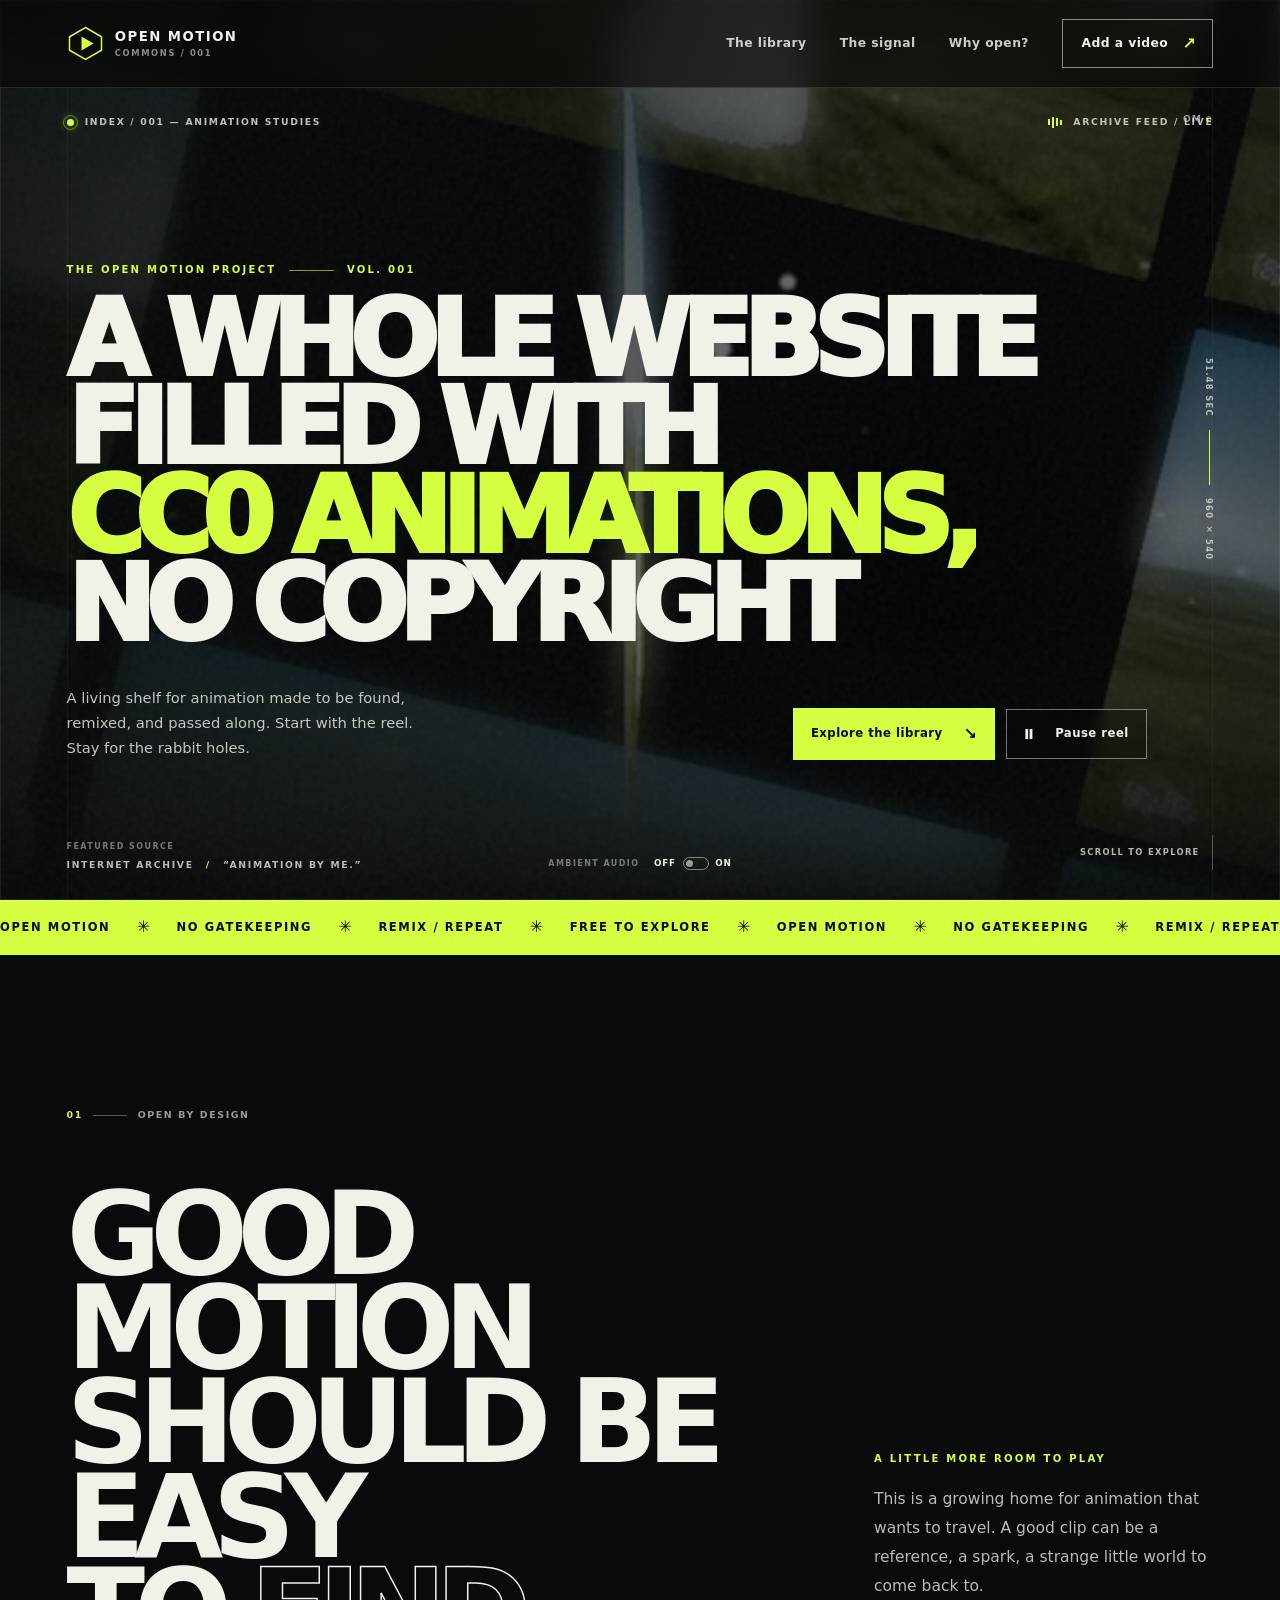
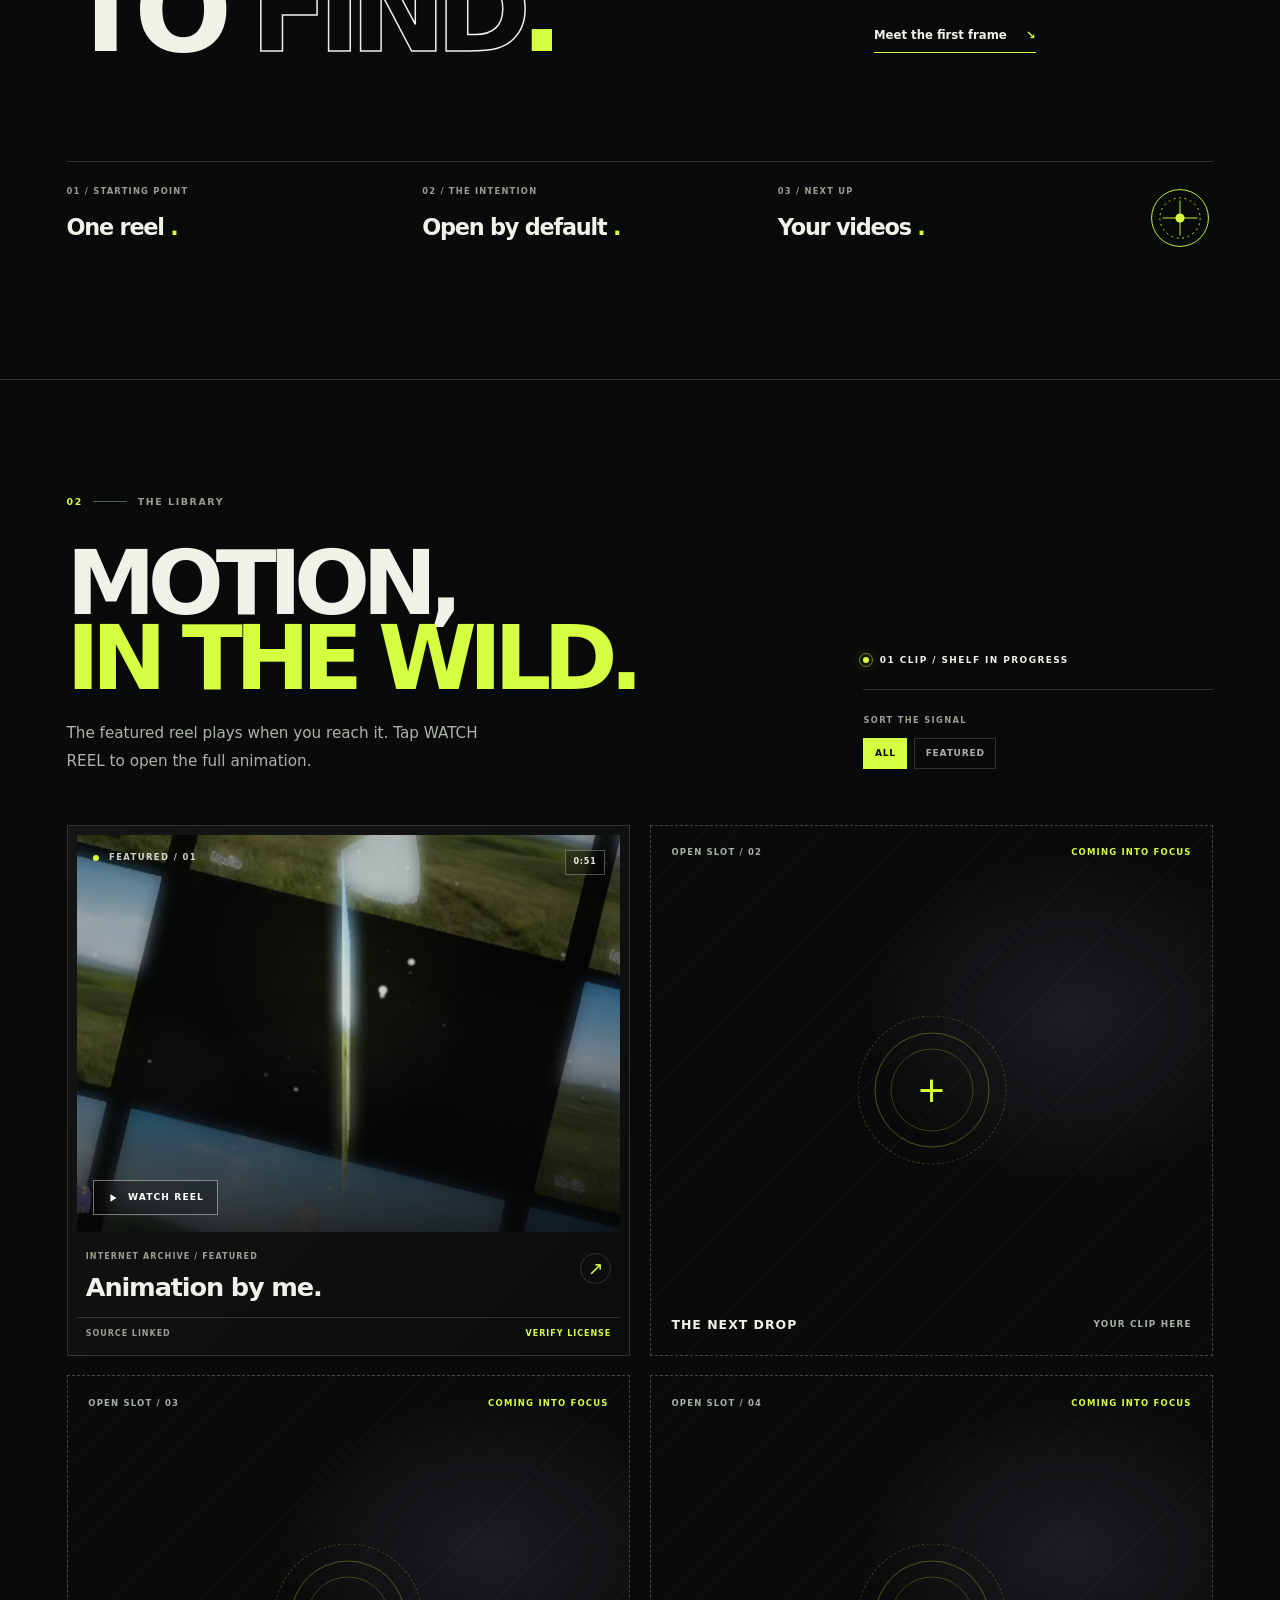
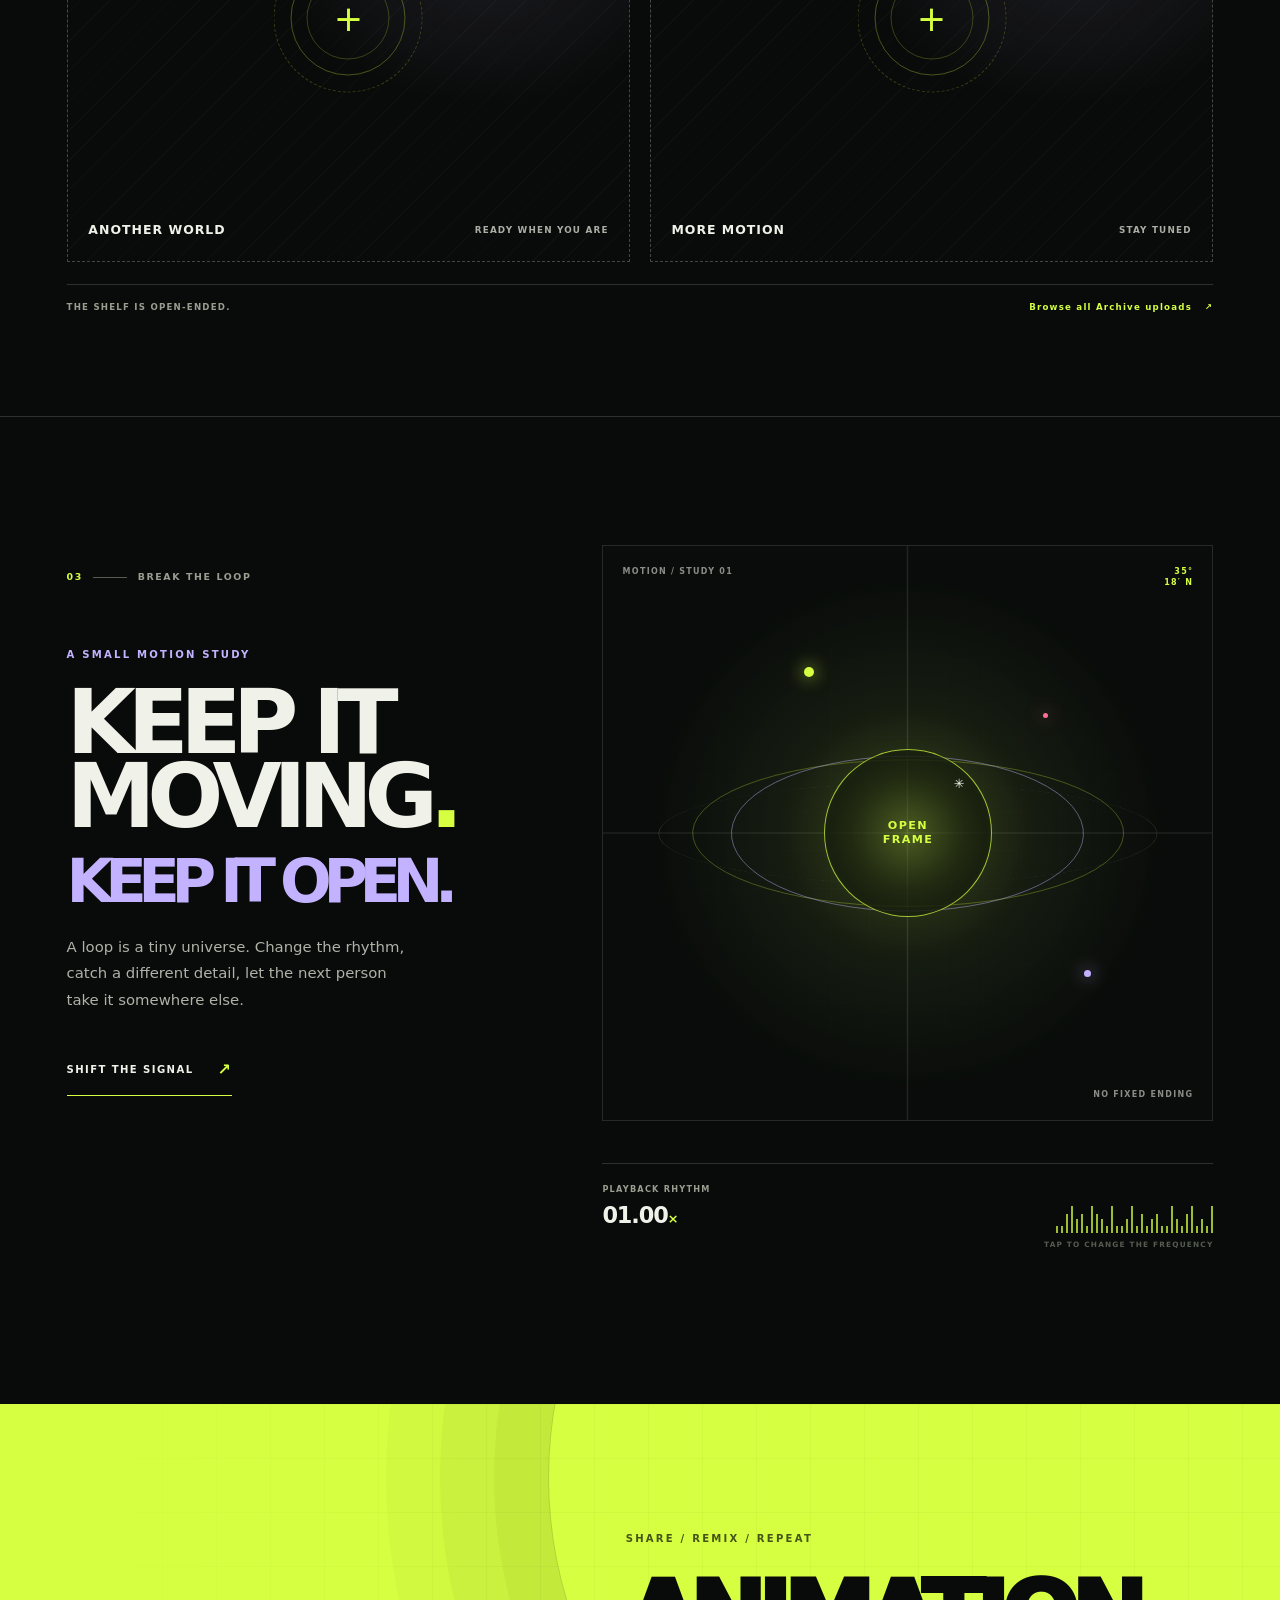
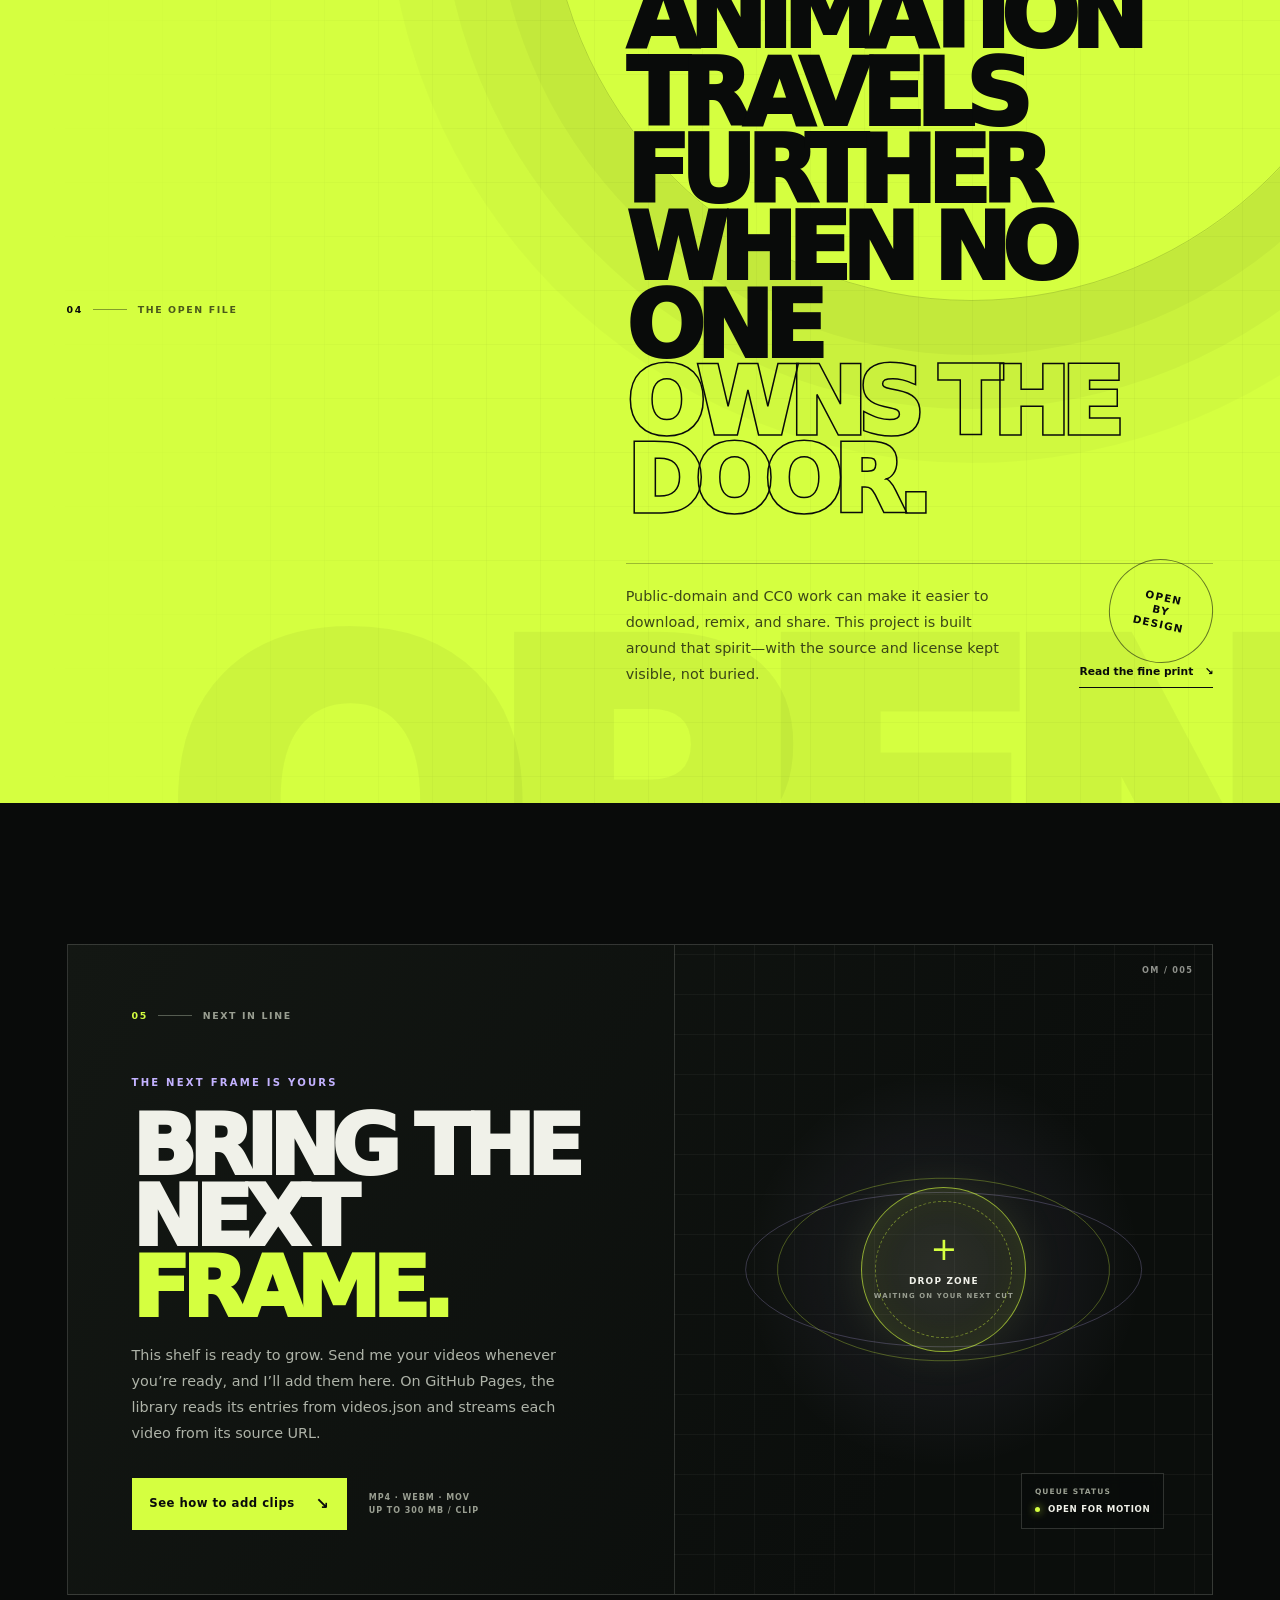
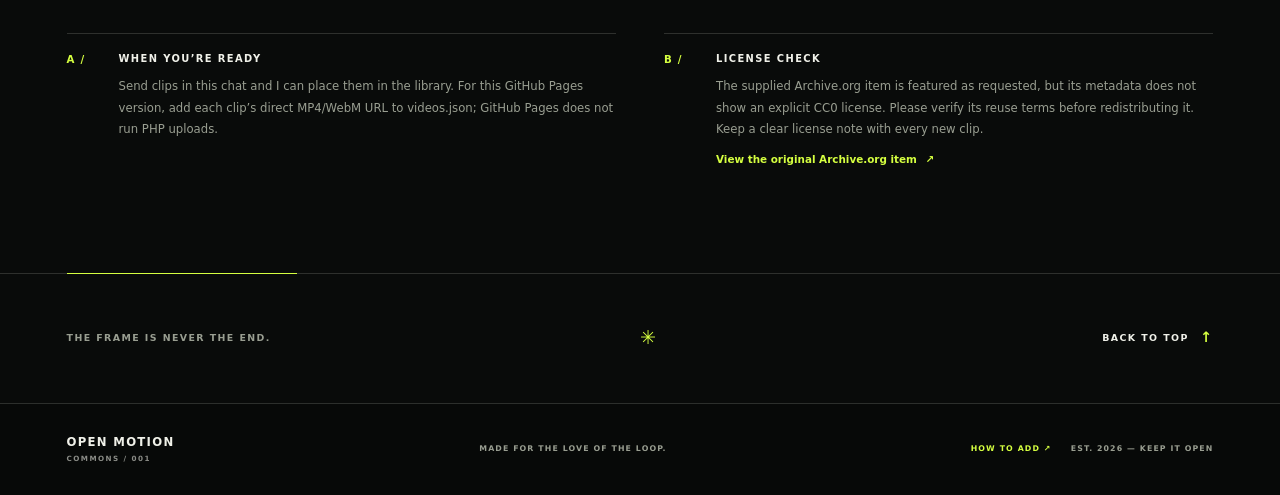
==== commit e8df6e84: "Update index.html" ====
--- a/index.html
+++ b/index.html
@@ -36,7 +36,7 @@
   <main id="main">
     <section class="hero" id="home" aria-labelledby="heroTitle">
       <div class="hero-video-frame" aria-hidden="true">
-        <video class="hero-video" id="heroVideo" autoplay muted loop playsinline preload="auto" poster="assets/archive-still.jpg" tabindex="-1">
+        <video class="hero-video" id="heroVideo" autoplay muted loop playsinline preload="auto" poster="archive-still.jpg" tabindex="-1">
           <source src="https://archive.org/download/lv_0_20260905132546/lv_0_20260905132546.mp4" type="video/mp4">
         </video>
       </div>
@@ -176,7 +176,7 @@
           <div class="section-index"><span>05</span><i></i><span>NEXT IN LINE</span></div>
           <p class="eyebrow">THE NEXT FRAME IS YOURS</p>
           <h2>BRING THE<br>NEXT <span>FRAME.</span></h2>
-          <p class="contribute-description">This shelf is ready to grow. Send me your videos whenever you’re ready, and I’ll add them here. The PHP side is set up for a private upload console too.</p>
+          <p class="contribute-description">This shelf is ready to grow. Send me your videos whenever you’re ready, and I’ll add them here. On GitHub Pages, the library reads its entries from videos.json and streams each video from its source URL.</p>
           <div class="contribute-actions">
             <a href="#upload-help" class="button button-lime">See how to add clips <span aria-hidden="true">↘</span></a>
             <span class="supported-formats">MP4 · WEBM · MOV<br>UP TO 300 MB / CLIP</span>
@@ -193,11 +193,11 @@
       <div class="contribute-notes">
         <div class="upload-help" id="upload-help" data-reveal>
           <span class="note-number">A /</span>
-          <div><h3>WHEN YOU’RE READY</h3><p>Send clips in this chat and I can place them in the library. For a self-managed PHP install, open <code>/admin.php</code> after setting <code>SITE_ADMIN_PASSWORD</code>; the videos endpoint will add them to the shelf automatically.</p></div>
+          <div><h3>WHEN YOU’RE READY</h3><p>Send clips in this chat and I can place them in the library. For this GitHub Pages version, add each clip’s direct MP4/WebM URL to videos.json; GitHub Pages does not run PHP uploads.</p></div>
         </div>
         <div class="license-note" id="license-note" data-reveal>
           <span class="note-number">B /</span>
-          <div><h3>LICENSE CHECK</h3><p>The supplied Archive.org item is featured as requested, but its metadata does not show an explicit CC0 license. Please verify its reuse terms before redistributing it. New clips can be labeled CC0, public domain, or unverified in the upload console.</p><a href="https://archive.org/details/lv_0_20260905132546" target="_blank" rel="noopener noreferrer">View the original Archive.org item <span aria-hidden="true">↗</span></a></div>
+          <div><h3>LICENSE CHECK</h3><p>The supplied Archive.org item is featured as requested, but its metadata does not show an explicit CC0 license. Please verify its reuse terms before redistributing it. Keep a clear license note with every new clip.</p><a href="https://archive.org/details/lv_0_20260905132546" target="_blank" rel="noopener noreferrer">View the original Archive.org item <span aria-hidden="true">↗</span></a></div>
         </div>
       </div>
     </section>
@@ -213,7 +213,7 @@
   <footer class="site-footer">
     <a class="footer-brand" href="#top">OPEN MOTION<span>COMMONS / 001</span></a>
     <p>MADE FOR THE LOVE OF THE LOOP.</p>
-    <a href="admin.php" class="footer-admin">ADMIN / UPLOAD ↗</a>
+    <a href="#upload-help" class="footer-admin">HOW TO ADD ↗</a>
     <span class="footer-year">EST. 2026 — KEEP IT OPEN</span>
   </footer>
 
@@ -226,6 +226,6 @@
     </div>
   </dialog>
 
-  <script src="assets/site.js" defer></script>
+  <script src="site.js" defer></script>
 </body>
 </html>
